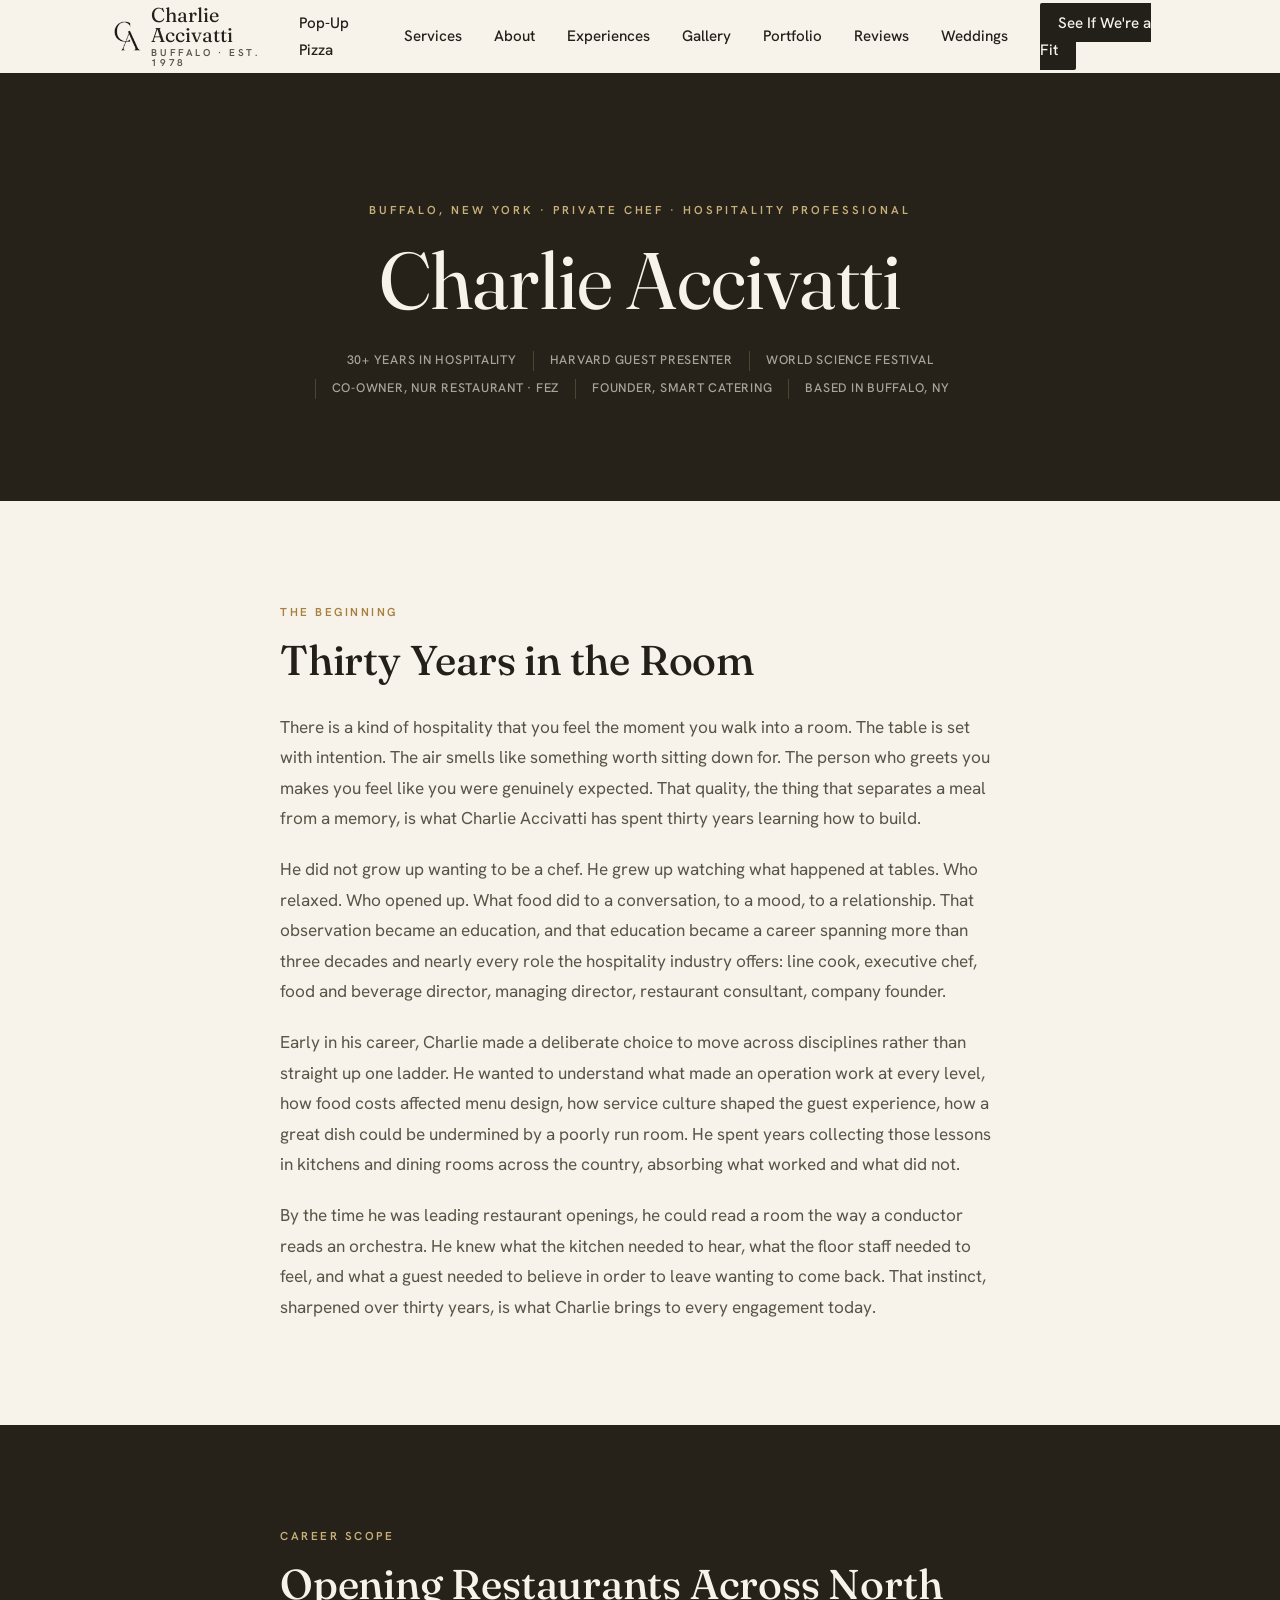
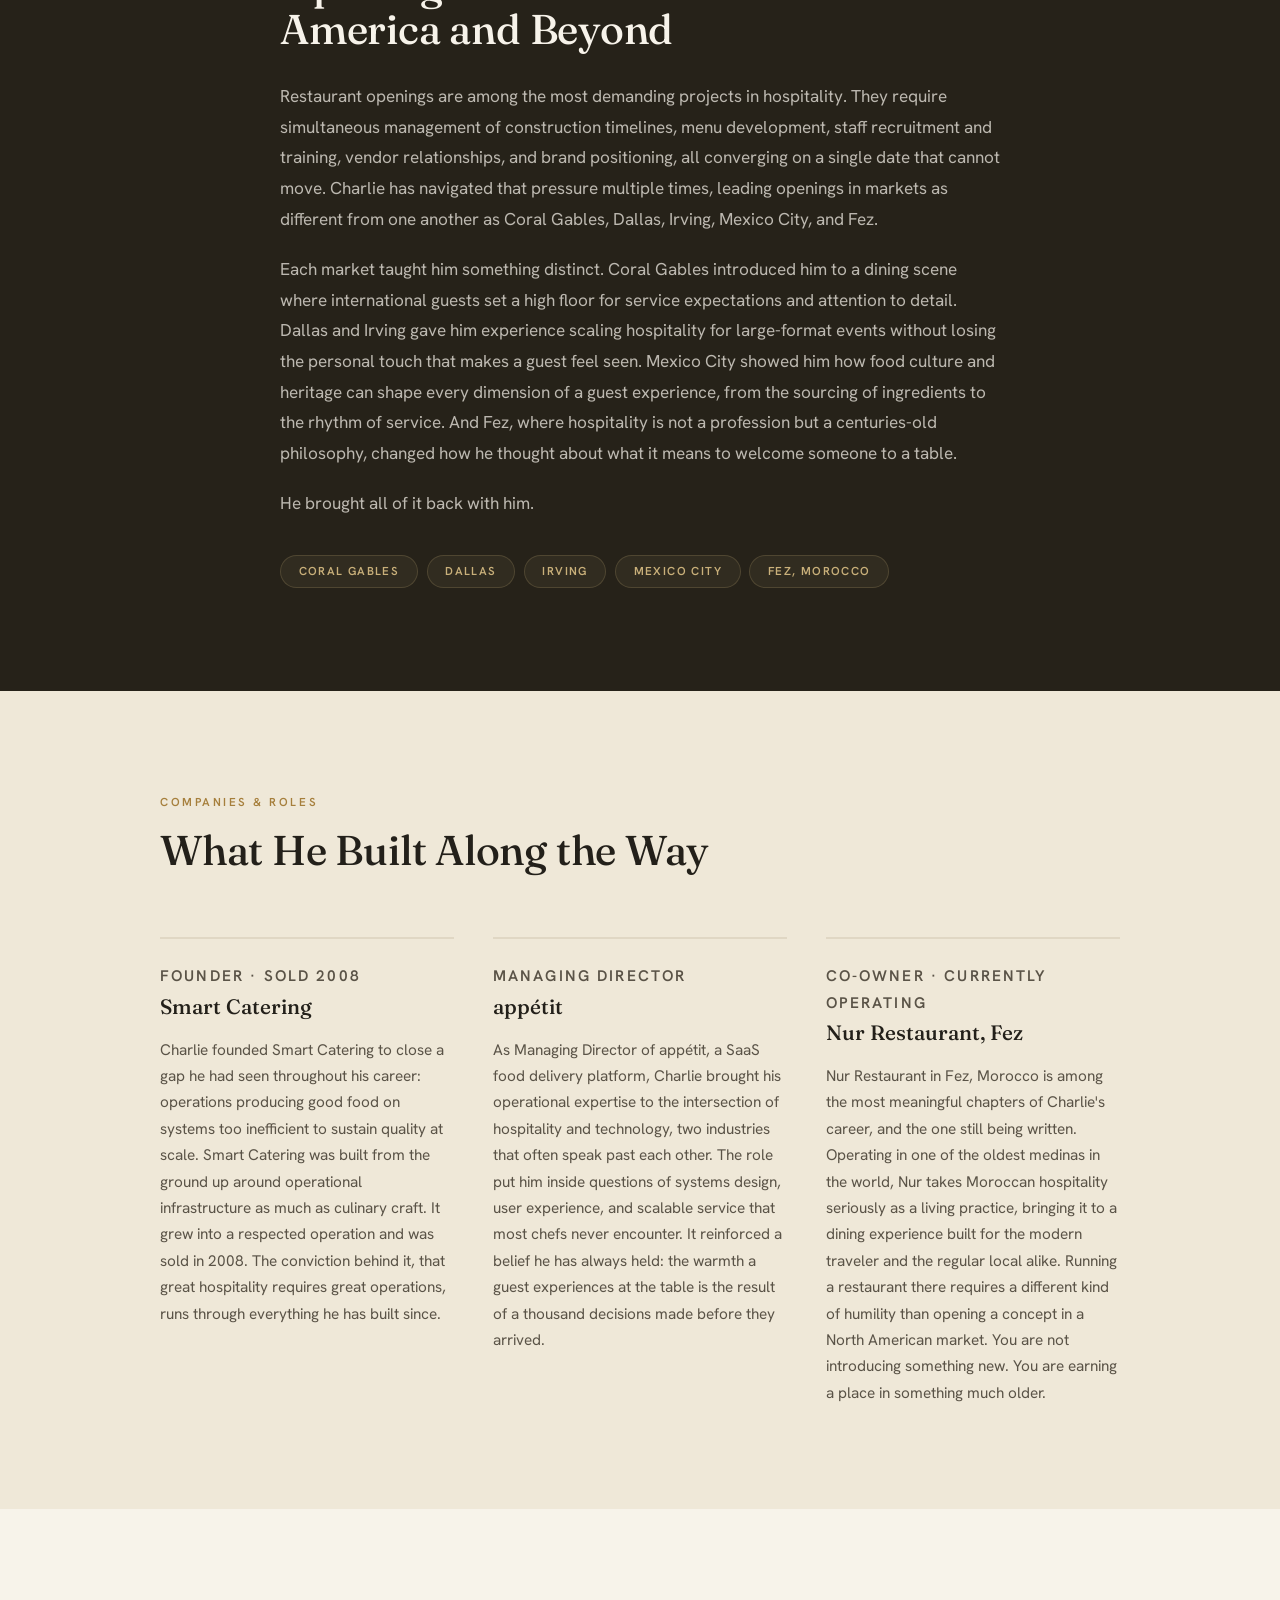
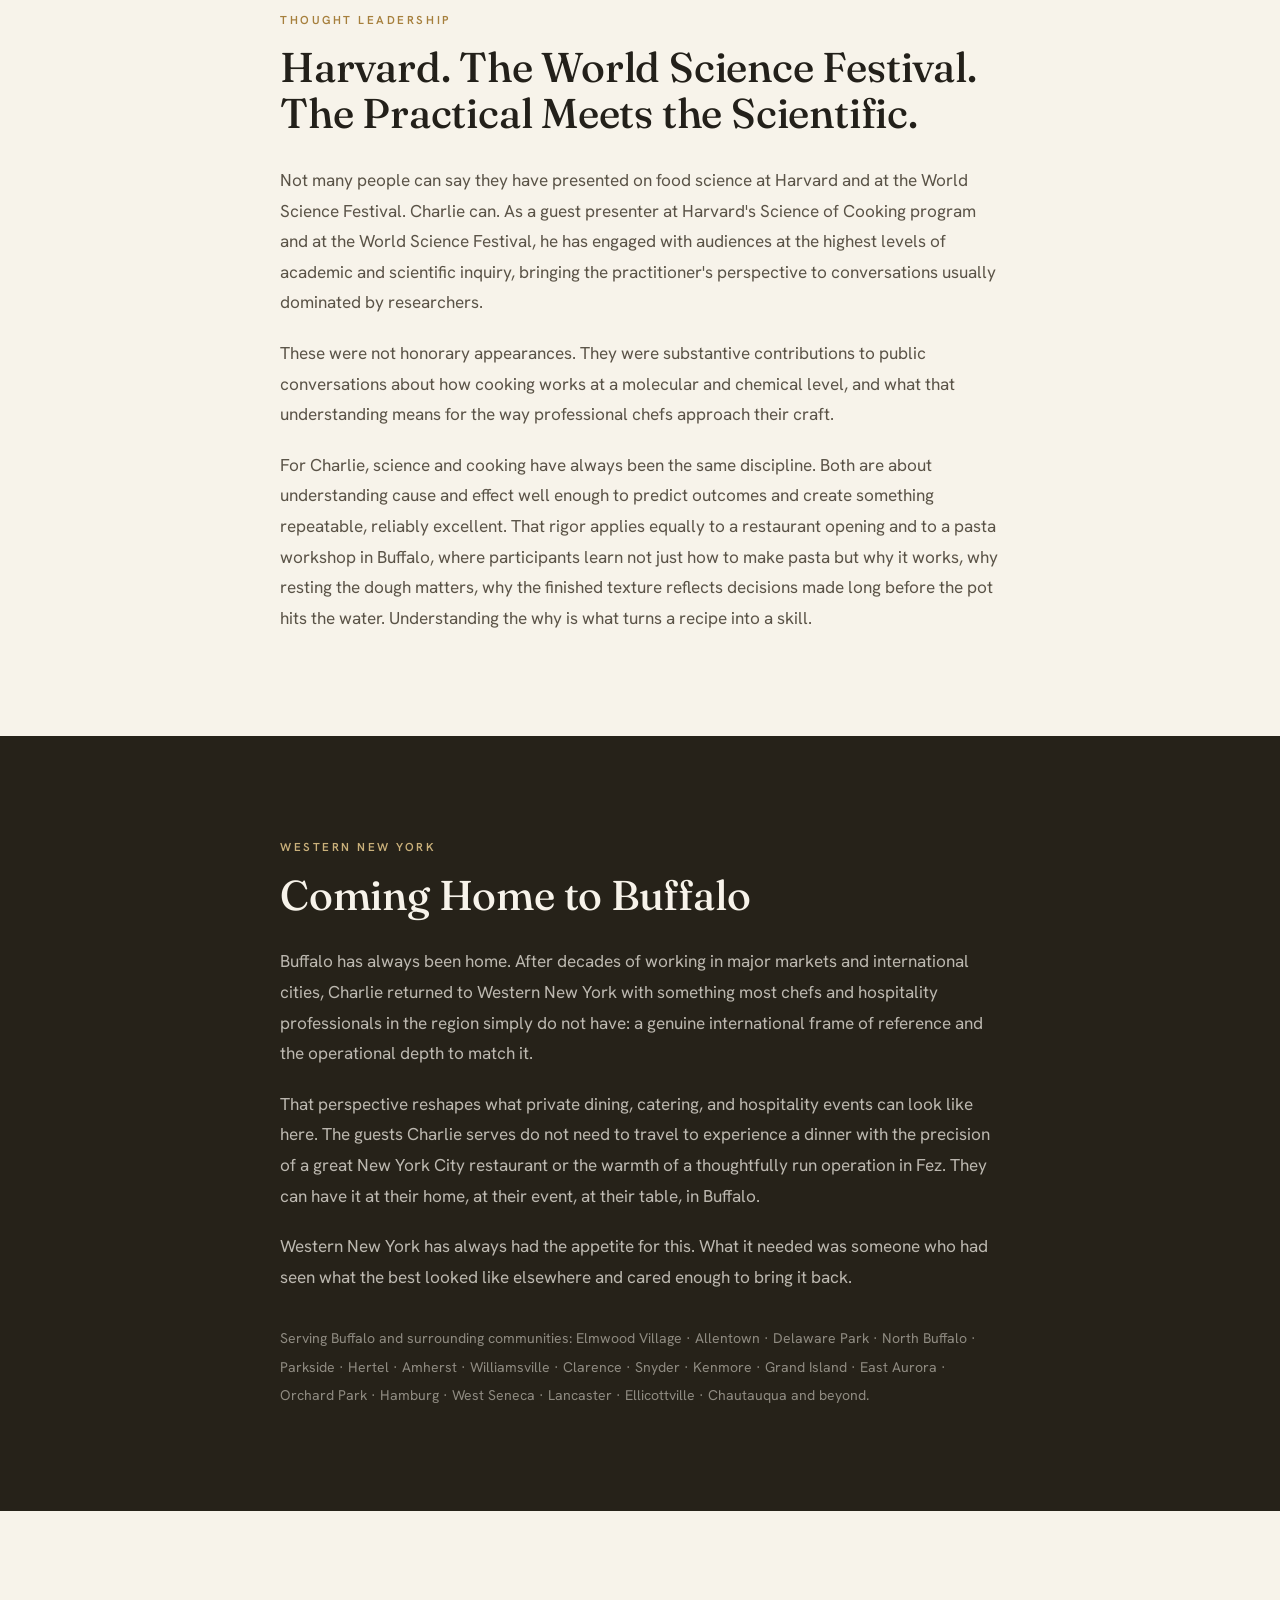
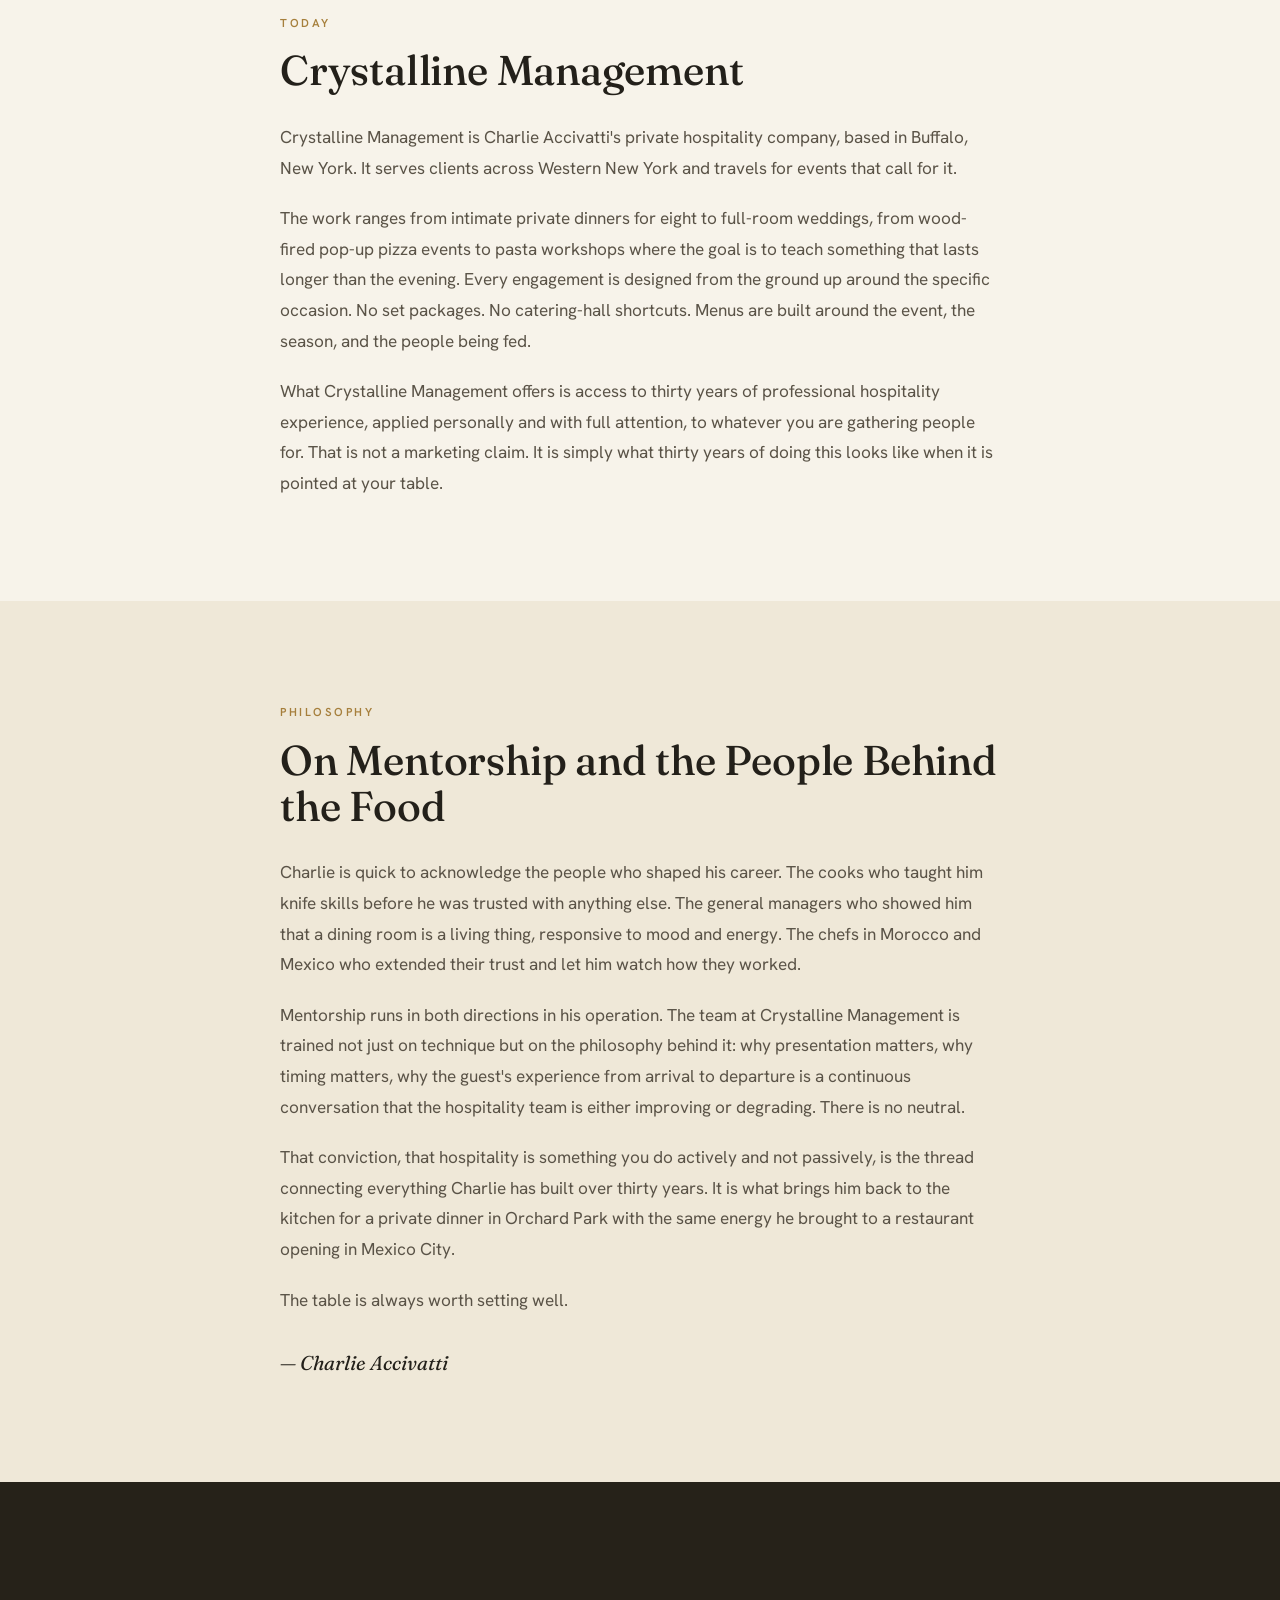
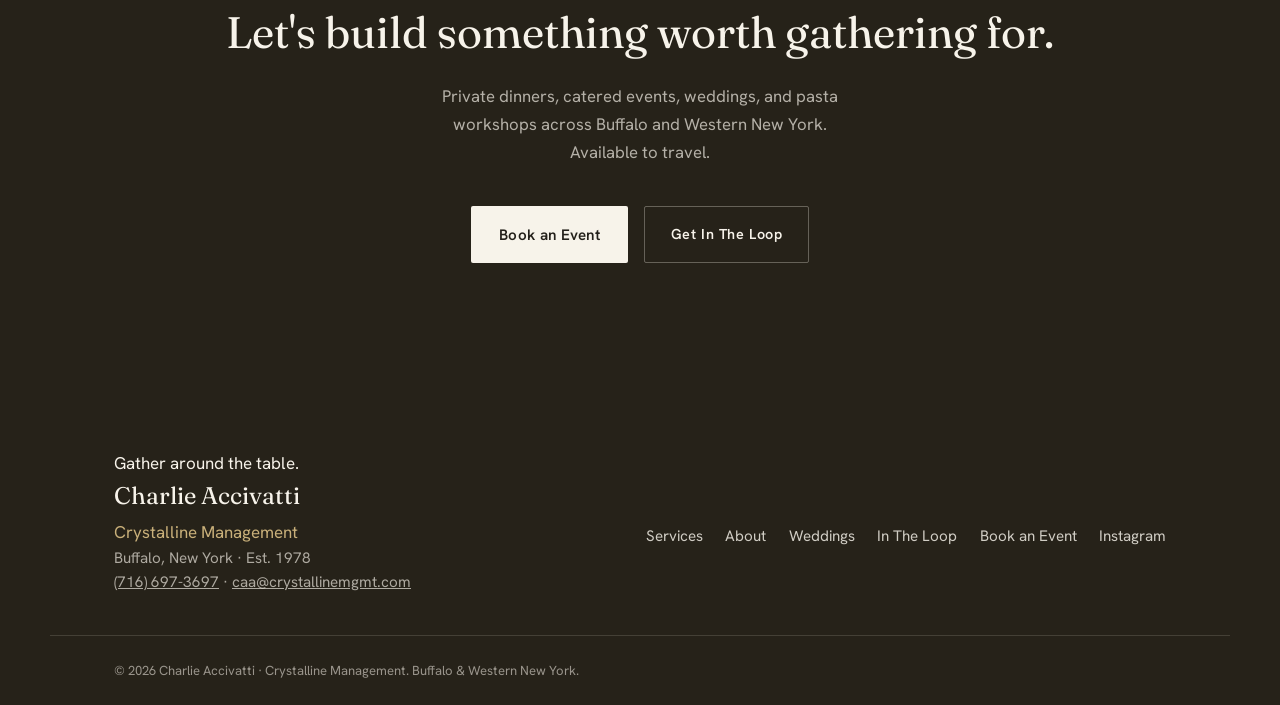
==== about.html @ 814e4fa9 "Nav and footer consistency pass across all pages case-study: fix nav order — Weddings moved to slot " ====
<!DOCTYPE html>
<html lang="en">
<head>
  <meta charset="UTF-8" />
  <meta name="viewport" content="width=device-width, initial-scale=1.0" />

  <!-- ============ SEO ============ -->
  <title>About Charlie Accivatti — Private Chef, Buffalo NY | Crystalline Management</title>
  <meta name="description" content="Charlie Accivatti — Buffalo private chef, 30+ years in hospitality, Harvard guest presenter, co-owner of Nur Restaurant in Fez, founder of Smart Catering. Private dinners, weddings, and catering across Western New York." />
  <meta name="author" content="Charlie Accivatti" />
  <meta name="keywords" content="Charlie Accivatti, private chef Buffalo NY, Buffalo private chef, hospitality professional Buffalo, Western New York chef, catering Buffalo NY, private dining Buffalo, Crystalline Management, private chef Elmwood Village, private chef Amherst NY, catering Williamsville NY, private chef East Aurora NY, private chef Orchard Park NY, private chef Clarence NY, catering Hamburg NY, private chef Snyder NY, private chef Kenmore NY, private chef Grand Island NY, catering Ellicottville NY, Chautauqua private chef, private chef Delaware Park Buffalo, North Buffalo chef, hospitality consulting Buffalo, Smart Catering founder, Nur Restaurant Fez, Harvard Science of Cooking guest presenter, World Science Festival food" />
  <link rel="canonical" href="https://crystallinemgmt.com/about.html" />
  <meta name="theme-color" content="#F7F3EA" />

  <!-- ============ Favicon ============ -->
  <link rel="icon" href="/images/favicon.ico" sizes="any" />
  <link rel="icon" type="image/png" sizes="32x32" href="/images/favicon-32.png" />
  <link rel="icon" type="image/png" sizes="16x16" href="/images/favicon-16.png" />
  <link rel="apple-touch-icon" href="/images/apple-touch-icon.png" />

  <!-- ============ Open Graph ============ -->
  <meta property="og:type" content="profile" />
  <meta property="og:site_name" content="Charlie Accivatti" />
  <meta property="og:title" content="About Charlie Accivatti — Private Chef, Buffalo NY" />
  <meta property="og:description" content="30+ years in hospitality. Guest presenter at Harvard. Co-owner of Nur Restaurant in Fez. Founder of Smart Catering. Based in Buffalo, NY." />
  <meta property="og:url" content="https://crystallinemgmt.com/about.html" />
  <meta property="og:image" content="https://crystallinemgmt.com/images/og-cover.jpg" />
  <meta property="og:locale" content="en_US" />

  <!-- ============ Twitter ============ -->
  <meta name="twitter:card" content="summary_large_image" />
  <meta name="twitter:title" content="About Charlie Accivatti — Private Chef, Buffalo NY" />
  <meta name="twitter:description" content="30+ years in hospitality. Guest presenter at Harvard. Co-owner of Nur Restaurant in Fez. Founder of Smart Catering. Based in Buffalo, NY." />
  <meta name="twitter:image" content="https://crystallinemgmt.com/images/og-cover.jpg" />

  <!-- ============ Fonts ============ -->
  <link rel="preconnect" href="https://fonts.googleapis.com" />
  <link rel="preconnect" href="https://fonts.gstatic.com" crossorigin />
  <link href="https://fonts.googleapis.com/css2?family=Fraunces:ital,opsz,wght@0,9..144,400;0,9..144,500;0,9..144,600;1,9..144,400;1,9..144,500&family=Hanken+Grotesk:wght@400;500;600;700&display=swap" rel="stylesheet" />

  <link rel="stylesheet" href="styles.css" />

  <!-- ============ Structured Data — Person ============ -->
  <script type="application/ld+json">
  {
    "@context": "https://schema.org",
    "@type": "Person",
    "name": "Charlie Accivatti",
    "jobTitle": "Private Chef & Hospitality Professional",
    "description": "Buffalo-based private chef with 30+ years of experience in hospitality, restaurant openings, catering, and culinary education. Co-owner of Nur Restaurant in Fez, Morocco. Founder of Smart Catering. Guest presenter at Harvard and the World Science Festival.",
    "url": "https://crystallinemgmt.com/about.html",
    "image": "https://crystallinemgmt.com/images/chef-family.jpg",
    "sameAs": ["https://www.instagram.com/accivatti"],
    "worksFor": {
      "@type": "Organization",
      "name": "Crystalline Management",
      "url": "https://crystallinemgmt.com"
    },
    "address": {
      "@type": "PostalAddress",
      "addressLocality": "Buffalo",
      "addressRegion": "NY",
      "addressCountry": "US"
    },
    "knowsAbout": [
      "Private dining", "Hospitality management", "Restaurant operations",
      "Handmade pasta", "Wood-fired pizza", "Wedding catering",
      "Food science", "Culinary education", "Event catering", "Hospitality consulting"
    ]
  }
  </script>

  <style>
    /* ===== About page — namespaced .ab-* ===== */

    .ab-hero {
      background: var(--espresso);
      color: var(--paper);
      padding: clamp(5rem,10vw,9rem) clamp(1.25rem,5vw,3rem) clamp(4rem,8vw,7rem);
      text-align: center;
    }
    .ab-eyebrow {
      font-family: var(--sans);
      font-weight: 600; font-size: .72rem; letter-spacing: .26em; text-transform: uppercase;
      color: var(--gold-soft); margin: 0 0 1.25rem;
    }
    .ab-name {
      font-family: var(--display);
      font-weight: 400; font-size: clamp(2.75rem,7vw,5rem); line-height: 1.04;
      letter-spacing: -.01em; margin: 0 0 1.75rem; color: var(--paper);
    }
    .ab-credentials {
      display: flex; flex-wrap: wrap; justify-content: center;
      gap: .5rem 0; max-width: 680px; margin: 0 auto; padding: 0; list-style: none;
    }
    .ab-credentials li {
      font-family: var(--sans); font-size: .78rem; font-weight: 500;
      letter-spacing: .06em; text-transform: uppercase;
      color: color-mix(in srgb, var(--paper) 62%, transparent);
      padding: 0 1rem;
    }
    .ab-credentials li + li {
      border-left: 1px solid rgba(201,176,122,.25);
    }

    .ab-section {
      padding: clamp(4rem,8vw,7rem) clamp(1.25rem,5vw,3rem);
    }
    .ab-section--cream { background: var(--cream); }
    .ab-section--dark { background: var(--espresso); color: var(--paper); }

    .ab-inner     { max-width: 720px; margin: 0 auto; }
    .ab-inner--wide { max-width: 960px; margin: 0 auto; }

    .ab-label {
      font-family: var(--sans); font-weight: 600; font-size: .72rem;
      letter-spacing: .22em; text-transform: uppercase;
      color: var(--gold); margin: 0 0 1rem;
    }
    .ab-section--dark .ab-label { color: var(--gold-soft); }

    .ab-h2 {
      font-family: var(--display); font-weight: 480;
      font-size: clamp(1.75rem,3.8vw,2.6rem); line-height: 1.1;
      letter-spacing: -.005em; margin: 0 0 1.75rem; color: var(--ink);
    }
    .ab-section--dark .ab-h2 { color: var(--paper); }

    .ab-body {
      font-family: var(--sans); font-size: 1.075rem; line-height: 1.78; color: var(--ink-soft);
    }
    .ab-body p + p { margin-top: 1.25rem; }
    .ab-section--dark .ab-body { color: color-mix(in srgb, var(--paper) 72%, transparent); }

    /* Ventures grid */
    .ab-ventures {
      display: grid; grid-template-columns: repeat(3,1fr);
      gap: clamp(1.5rem,3vw,2.5rem); margin-top: clamp(2.5rem,5vw,4rem);
    }
    .ab-venture { border-top: 2px solid var(--line); padding-top: 1.5rem; }
    .ab-venture-role {
      font-family: var(--sans); font-size: .7rem; font-weight: 600;
      letter-spacing: .14em; text-transform: uppercase;
      color: var(--gold); margin: 0 0 .55rem;
    }
    .ab-venture-name {
      font-family: var(--display); font-weight: 500; font-size: 1.3rem;
      margin: 0 0 .85rem; color: var(--ink);
    }
    .ab-venture p {
      font-family: var(--sans); font-size: .96rem; line-height: 1.72;
      color: var(--ink-soft); margin: 0;
    }

    /* City tags */
    .ab-cities {
      display: flex; flex-wrap: wrap; gap: .55rem; margin-top: 2.25rem;
    }
    .ab-city {
      font-family: var(--sans); font-size: .72rem; font-weight: 600;
      letter-spacing: .12em; text-transform: uppercase;
      color: var(--gold-soft);
      background: rgba(201,176,122,.07);
      border: 1px solid rgba(201,176,122,.2);
      border-radius: 999px; padding: .4rem 1.1rem;
    }

    /* Neighborhood line */
    .ab-hoods {
      margin-top: 2rem;
      font-family: var(--sans); font-size: .88rem; line-height: 2;
      color: color-mix(in srgb, var(--paper) 50%, transparent);
    }

    /* Signature */
    .signature {
      font-family: var(--display); font-style: italic; font-size: 1.25rem;
      color: var(--ink) !important; margin-top: 2rem !important;
    }

    /* CTA band */
    .ab-cta {
      background: var(--espresso); color: var(--paper);
      text-align: center;
      padding: clamp(4.5rem,9vw,8rem) clamp(1.25rem,5vw,3rem);
    }
    .ab-cta-title {
      font-family: var(--display); font-weight: 400;
      font-size: clamp(1.8rem,4vw,2.75rem); margin: 0 0 1rem; color: var(--paper);
    }
    .ab-cta p {
      font-family: var(--sans); font-size: 1.05rem;
      color: color-mix(in srgb, var(--paper) 68%, transparent);
      max-width: 44ch; margin: 0 auto 2.5rem; line-height: 1.65;
    }
    .ab-cta-btns { display: flex; flex-wrap: wrap; gap: 1rem; justify-content: center; }
    .ab-btn-outline {
      display: inline-flex; align-items: center; justify-content: center;
      font-family: var(--sans); font-weight: 600; font-size: .9rem;
      letter-spacing: .04em; text-decoration: none;
      padding: .75rem 1.6rem; border-radius: var(--radius);
      border: 1px solid rgba(247,243,234,.3); color: var(--paper);
      transition: background .25s ease, border-color .25s ease;
    }
    .ab-btn-outline:hover {
      background: rgba(247,243,234,.1); border-color: rgba(247,243,234,.5);
    }

    @media (max-width: 800px) {
      .ab-ventures { grid-template-columns: 1fr 1fr; }
    }
    @media (max-width: 560px) {
      .ab-ventures { grid-template-columns: 1fr; }
      .ab-credentials li + li { border-left: none; }
    }
  </style>
</head>

<body>
  <a class="skip-link" href="#main">Skip to content</a>

  <!-- ============ HEADER / NAV ============ -->
  <header class="site-header" id="siteHeader">
    <div class="wrap header-inner">
      <a class="brand" href="/" aria-label="Charlie Accivatti, home">
        <span class="brand-mark" aria-hidden="true">
          <img src="images/ca-monogram.png" alt="" />
        </span>
        <span class="brand-text">Charlie Accivatti<span class="brand-sub">Buffalo · Est. 1978</span></span>
      </a>
      <nav class="nav" aria-label="Primary">
        <button class="nav-toggle" id="navToggle" aria-expanded="false" aria-controls="navMenu">
          <span class="sr-only">Menu</span>
          <span class="nav-bars" aria-hidden="true"></span>
        </button>
        <ul class="nav-menu" id="navMenu">
          <li><a href="/#popup">Pop-Up Pizza</a></li>
          <li><a href="/#services">Services</a></li>
          <li><a href="/about.html" aria-current="page">About</a></li>
          <li><a href="/#experiences">Experiences</a></li>
          <li><a href="/#gallery">Gallery</a></li>
          <li><a href="/#portfolio">Portfolio</a></li>
          <li><a href="/#testimonials">Reviews</a></li>
          <li><a href="/weddings.html">Weddings</a></li>
          <li><a class="nav-cta" href="/#contact">See If We're a Fit</a></li>
        </ul>
      </nav>
    </div>
  </header>

  <main id="main">

    <!-- HERO -->
    <section class="ab-hero" aria-labelledby="ab-name">
      <p class="ab-eyebrow reveal">Buffalo, New York · Private Chef · Hospitality Professional</p>
      <h1 class="ab-name reveal" id="ab-name">Charlie Accivatti</h1>
      <ul class="ab-credentials reveal">
        <li>30+ years in hospitality</li>
        <li>Harvard guest presenter</li>
        <li>World Science Festival</li>
        <li>Co-owner, Nur Restaurant &middot; Fez</li>
        <li>Founder, Smart Catering</li>
        <li>Based in Buffalo, NY</li>
      </ul>
    </section>

    <!-- ORIGIN -->
    <section class="ab-section" aria-labelledby="ab-origin-title">
      <div class="ab-inner">
        <p class="ab-label reveal">The Beginning</p>
        <h2 class="ab-h2 reveal" id="ab-origin-title">Thirty Years in the Room</h2>
        <div class="ab-body reveal">
          <p>There is a kind of hospitality that you feel the moment you walk into a room. The table is set with intention. The air smells like something worth sitting down for. The person who greets you makes you feel like you were genuinely expected. That quality, the thing that separates a meal from a memory, is what Charlie Accivatti has spent thirty years learning how to build.</p>
          <p>He did not grow up wanting to be a chef. He grew up watching what happened at tables. Who relaxed. Who opened up. What food did to a conversation, to a mood, to a relationship. That observation became an education, and that education became a career spanning more than three decades and nearly every role the hospitality industry offers: line cook, executive chef, food and beverage director, managing director, restaurant consultant, company founder.</p>
          <p>Early in his career, Charlie made a deliberate choice to move across disciplines rather than straight up one ladder. He wanted to understand what made an operation work at every level, how food costs affected menu design, how service culture shaped the guest experience, how a great dish could be undermined by a poorly run room. He spent years collecting those lessons in kitchens and dining rooms across the country, absorbing what worked and what did not.</p>
          <p>By the time he was leading restaurant openings, he could read a room the way a conductor reads an orchestra. He knew what the kitchen needed to hear, what the floor staff needed to feel, and what a guest needed to believe in order to leave wanting to come back. That instinct, sharpened over thirty years, is what Charlie brings to every engagement today.</p>
        </div>
      </div>
    </section>

    <!-- CAREER SCOPE -->
    <section class="ab-section ab-section--dark" aria-labelledby="ab-scope-title">
      <div class="ab-inner">
        <p class="ab-label reveal">Career Scope</p>
        <h2 class="ab-h2 reveal" id="ab-scope-title">Opening Restaurants Across North America and Beyond</h2>
        <div class="ab-body reveal">
          <p>Restaurant openings are among the most demanding projects in hospitality. They require simultaneous management of construction timelines, menu development, staff recruitment and training, vendor relationships, and brand positioning, all converging on a single date that cannot move. Charlie has navigated that pressure multiple times, leading openings in markets as different from one another as Coral Gables, Dallas, Irving, Mexico City, and Fez.</p>
          <p>Each market taught him something distinct. Coral Gables introduced him to a dining scene where international guests set a high floor for service expectations and attention to detail. Dallas and Irving gave him experience scaling hospitality for large-format events without losing the personal touch that makes a guest feel seen. Mexico City showed him how food culture and heritage can shape every dimension of a guest experience, from the sourcing of ingredients to the rhythm of service. And Fez, where hospitality is not a profession but a centuries-old philosophy, changed how he thought about what it means to welcome someone to a table.</p>
          <p>He brought all of it back with him.</p>
        </div>
        <div class="ab-cities reveal" aria-label="Cities where Charlie has led restaurant openings">
          <span class="ab-city">Coral Gables</span>
          <span class="ab-city">Dallas</span>
          <span class="ab-city">Irving</span>
          <span class="ab-city">Mexico City</span>
          <span class="ab-city">Fez, Morocco</span>
        </div>
      </div>
    </section>

    <!-- VENTURES -->
    <section class="ab-section ab-section--cream" aria-labelledby="ab-ventures-title">
      <div class="ab-inner--wide">
        <p class="ab-label reveal">Companies &amp; Roles</p>
        <h2 class="ab-h2 reveal" id="ab-ventures-title">What He Built Along the Way</h2>
        <div class="ab-ventures">
          <div class="ab-venture reveal">
            <p class="ab-venture-role">Founder &middot; Sold 2008</p>
            <h3 class="ab-venture-name">Smart Catering</h3>
            <p>Charlie founded Smart Catering to close a gap he had seen throughout his career: operations producing good food on systems too inefficient to sustain quality at scale. Smart Catering was built from the ground up around operational infrastructure as much as culinary craft. It grew into a respected operation and was sold in 2008. The conviction behind it, that great hospitality requires great operations, runs through everything he has built since.</p>
          </div>
          <div class="ab-venture reveal">
            <p class="ab-venture-role">Managing Director</p>
            <h3 class="ab-venture-name">appétit</h3>
            <p>As Managing Director of appétit, a SaaS food delivery platform, Charlie brought his operational expertise to the intersection of hospitality and technology, two industries that often speak past each other. The role put him inside questions of systems design, user experience, and scalable service that most chefs never encounter. It reinforced a belief he has always held: the warmth a guest experiences at the table is the result of a thousand decisions made before they arrived.</p>
          </div>
          <div class="ab-venture reveal">
            <p class="ab-venture-role">Co-Owner &middot; Currently Operating</p>
            <h3 class="ab-venture-name">Nur Restaurant, Fez</h3>
            <p>Nur Restaurant in Fez, Morocco is among the most meaningful chapters of Charlie's career, and the one still being written. Operating in one of the oldest medinas in the world, Nur takes Moroccan hospitality seriously as a living practice, bringing it to a dining experience built for the modern traveler and the regular local alike. Running a restaurant there requires a different kind of humility than opening a concept in a North American market. You are not introducing something new. You are earning a place in something much older.</p>
          </div>
        </div>
      </div>
    </section>

    <!-- THOUGHT LEADERSHIP -->
    <section class="ab-section" aria-labelledby="ab-thought-title">
      <div class="ab-inner">
        <p class="ab-label reveal">Thought Leadership</p>
        <h2 class="ab-h2 reveal" id="ab-thought-title">Harvard. The World Science Festival. The Practical Meets the Scientific.</h2>
        <div class="ab-body reveal">
          <p>Not many people can say they have presented on food science at Harvard and at the World Science Festival. Charlie can. As a guest presenter at Harvard's Science of Cooking program and at the World Science Festival, he has engaged with audiences at the highest levels of academic and scientific inquiry, bringing the practitioner's perspective to conversations usually dominated by researchers.</p>
          <p>These were not honorary appearances. They were substantive contributions to public conversations about how cooking works at a molecular and chemical level, and what that understanding means for the way professional chefs approach their craft.</p>
          <p>For Charlie, science and cooking have always been the same discipline. Both are about understanding cause and effect well enough to predict outcomes and create something repeatable, reliably excellent. That rigor applies equally to a restaurant opening and to a pasta workshop in Buffalo, where participants learn not just how to make pasta but why it works, why resting the dough matters, why the finished texture reflects decisions made long before the pot hits the water. Understanding the why is what turns a recipe into a skill.</p>
        </div>
      </div>
    </section>

    <!-- COMING HOME -->
    <section class="ab-section ab-section--dark" aria-labelledby="ab-home-title">
      <div class="ab-inner">
        <p class="ab-label reveal">Western New York</p>
        <h2 class="ab-h2 reveal" id="ab-home-title">Coming Home to Buffalo</h2>
        <div class="ab-body reveal">
          <p>Buffalo has always been home. After decades of working in major markets and international cities, Charlie returned to Western New York with something most chefs and hospitality professionals in the region simply do not have: a genuine international frame of reference and the operational depth to match it.</p>
          <p>That perspective reshapes what private dining, catering, and hospitality events can look like here. The guests Charlie serves do not need to travel to experience a dinner with the precision of a great New York City restaurant or the warmth of a thoughtfully run operation in Fez. They can have it at their home, at their event, at their table, in Buffalo.</p>
          <p>Western New York has always had the appetite for this. What it needed was someone who had seen what the best looked like elsewhere and cared enough to bring it back.</p>
        </div>
        <p class="ab-hoods reveal">Serving Buffalo and surrounding communities: Elmwood Village &middot; Allentown &middot; Delaware Park &middot; North Buffalo &middot; Parkside &middot; Hertel &middot; Amherst &middot; Williamsville &middot; Clarence &middot; Snyder &middot; Kenmore &middot; Grand Island &middot; East Aurora &middot; Orchard Park &middot; Hamburg &middot; West Seneca &middot; Lancaster &middot; Ellicottville &middot; Chautauqua and beyond.</p>
      </div>
    </section>

    <!-- CRYSTALLINE -->
    <section class="ab-section" aria-labelledby="ab-co-title">
      <div class="ab-inner">
        <p class="ab-label reveal">Today</p>
        <h2 class="ab-h2 reveal" id="ab-co-title">Crystalline Management</h2>
        <div class="ab-body reveal">
          <p>Crystalline Management is Charlie Accivatti's private hospitality company, based in Buffalo, New York. It serves clients across Western New York and travels for events that call for it.</p>
          <p>The work ranges from intimate private dinners for eight to full-room weddings, from wood-fired pop-up pizza events to pasta workshops where the goal is to teach something that lasts longer than the evening. Every engagement is designed from the ground up around the specific occasion. No set packages. No catering-hall shortcuts. Menus are built around the event, the season, and the people being fed.</p>
          <p>What Crystalline Management offers is access to thirty years of professional hospitality experience, applied personally and with full attention, to whatever you are gathering people for. That is not a marketing claim. It is simply what thirty years of doing this looks like when it is pointed at your table.</p>
        </div>
      </div>
    </section>

    <!-- MENTORSHIP -->
    <section class="ab-section ab-section--cream" aria-labelledby="ab-mentorship-title">
      <div class="ab-inner">
        <p class="ab-label reveal">Philosophy</p>
        <h2 class="ab-h2 reveal" id="ab-mentorship-title">On Mentorship and the People Behind the Food</h2>
        <div class="ab-body reveal">
          <p>Charlie is quick to acknowledge the people who shaped his career. The cooks who taught him knife skills before he was trusted with anything else. The general managers who showed him that a dining room is a living thing, responsive to mood and energy. The chefs in Morocco and Mexico who extended their trust and let him watch how they worked.</p>
          <p>Mentorship runs in both directions in his operation. The team at Crystalline Management is trained not just on technique but on the philosophy behind it: why presentation matters, why timing matters, why the guest's experience from arrival to departure is a continuous conversation that the hospitality team is either improving or degrading. There is no neutral.</p>
          <p>That conviction, that hospitality is something you do actively and not passively, is the thread connecting everything Charlie has built over thirty years. It is what brings him back to the kitchen for a private dinner in Orchard Park with the same energy he brought to a restaurant opening in Mexico City.</p>
          <p>The table is always worth setting well.</p>
        </div>
        <p class="signature reveal">— Charlie Accivatti</p>
      </div>
    </section>

    <!-- CTA -->
    <section class="ab-cta" aria-labelledby="ab-cta-title">
      <h2 class="ab-cta-title reveal" id="ab-cta-title">Let's build something worth gathering for.</h2>
      <p class="reveal">Private dinners, catered events, weddings, and pasta workshops across Buffalo and Western New York. Available to travel.</p>
      <div class="ab-cta-btns reveal">
        <a class="btn btn-light" href="/#contact">Book an Event</a>
        <a class="ab-btn-outline" href="/#waitlist">Get In The Loop</a>
      </div>
    </section>

  </main>

  <!-- ============ FOOTER ============ -->
  <footer class="site-footer">
    <div class="wrap">
      <p class="footer-tagline">Gather around the table.</p>
    </div>
    <div class="wrap footer-inner">
      <div class="footer-brand">
        <p class="footer-name">Charlie Accivatti</p>
        <p class="footer-co">Crystalline Management</p>
        <p class="footer-loc">Buffalo, New York · Est. 1978</p>
        <p class="footer-loc">
          <a href="tel:+17166973697">(716) 697-3697</a> ·
          <a href="mailto:caa@crystallinemgmt.com" class="email" data-email="caa@crystallinemgmt.com" title="Click to copy">caa@crystallinemgmt.com</a>
        </p>
      </div>
      <div class="footer-links">
        <a href="/#services">Services</a>
        <a href="/about.html">About</a>
        <a href="/weddings.html">Weddings</a>
        <a href="/#waitlist">In The Loop</a>
        <a href="/#contact">Book an Event</a>
        <a href="https://www.instagram.com/accivatti" rel="noopener" target="_blank">Instagram</a>
      </div>
    </div>
    <div class="wrap footer-legal">
      <p>&copy; <span id="year"></span> Charlie Accivatti &middot; Crystalline Management. Buffalo &amp; Western New York.</p>
    </div>
  </footer>

  <script src="script.js"></script>
</body>
</html>
---- styles.css ----
/* ============================================================
   Crystalline Management — styles.css
   Palette : soft ivory / warm cream / deep charcoal / muted gold
   Type    : Fraunces (display)  +  Hanken Grotesk (text/utility)
   ============================================================ */

:root {
  --paper:      #F7F3EA;   /* soft ivory base            */
  --cream:      #EFE8D8;   /* warm cream alt sections    */
  --ink:        #23201A;   /* deep warm charcoal text    */
  --ink-soft:   #5A5347;   /* muted body text            */
  --gold:       #A67F3C;   /* muted gold accent          */
  --gold-soft:  #C9B07A;   /* light gold lines/tints     */
  --espresso:   #262219;   /* dark feature band          */
  --line:       #E0D7C4;   /* hairline on light          */

  --display: "Fraunces", Georgia, "Times New Roman", serif;
  --sans: "Hanken Grotesk", system-ui, -apple-system, Segoe UI, Roboto, sans-serif;

  --wrap: 1180px;
  --gutter: clamp(1.25rem, 5vw, 4rem);
  --radius: 2px;
}

/* ---------- Reset ---------- */
*, *::before, *::after { box-sizing: border-box; }
* { margin: 0; }
html { scroll-behavior: smooth; -webkit-text-size-adjust: 100%; }

body {
  font-family: var(--sans);
  background: var(--paper);
  color: var(--ink);
  line-height: 1.6;
  font-size: 1.0625rem;
  -webkit-font-smoothing: antialiased;
  text-rendering: optimizeLegibility;
}

img { display: block; max-width: 100%; height: auto; }
a { color: inherit; }
ul { list-style: none; padding: 0; }

/* Offset anchor jumps for the sticky header */
section[id], #top { scroll-margin-top: 88px; }

/* ---------- Helpers ---------- */
.wrap { width: 100%; max-width: var(--wrap); margin-inline: auto; padding-inline: var(--gutter); }
.sr-only, .skip-link {
  position: absolute; width: 1px; height: 1px; padding: 0; overflow: hidden;
  clip: rect(0 0 0 0); white-space: nowrap; border: 0;
}
.skip-link:focus {
  position: fixed; top: 12px; left: 12px; width: auto; height: auto; clip: auto;
  background: var(--ink); color: var(--paper); padding: .6rem 1rem; z-index: 200; border-radius: var(--radius);
}

.eyebrow {
  font-family: var(--sans);
  text-transform: uppercase;
  letter-spacing: .22em;
  font-size: .72rem;
  font-weight: 600;
  color: var(--gold);
  margin-bottom: 1rem;
}
.eyebrow-light { color: var(--gold-soft); }

.section-title {
  font-family: var(--display);
  font-weight: 400;
  font-optical-sizing: auto;
  font-size: clamp(2rem, 5vw, 3.25rem);
  line-height: 1.05;
  letter-spacing: -0.01em;
}
.section-title-light { color: var(--paper); }

.section-head { max-width: 40ch; margin-bottom: clamp(2.5rem, 5vw, 3.5rem); }

/* ---------- Buttons ---------- */
.btn {
  display: inline-block;
  font-family: var(--sans);
  font-weight: 600;
  font-size: .95rem;
  letter-spacing: .02em;
  text-decoration: none;
  padding: .95rem 1.7rem;
  border-radius: var(--radius);
  border: 1px solid transparent;
  cursor: pointer;
  transition: transform .25s ease, background-color .25s ease, color .25s ease, border-color .25s ease;
}
.btn-solid { background: var(--ink); color: var(--paper); }
.btn-solid:hover { background: var(--gold); transform: translateY(-2px); }
.btn-ghost { background: transparent; color: var(--ink); border-color: var(--ink); }
.btn-ghost:hover { background: var(--ink); color: var(--paper); transform: translateY(-2px); }
.btn-light { background: var(--paper); color: var(--ink); }
.btn-light:hover { background: var(--gold); color: var(--paper); transform: translateY(-2px); }

/* ============================================================
   HEADER
   ============================================================ */
.site-header {
  position: sticky; top: 0; z-index: 100;
  background: color-mix(in srgb, var(--paper) 88%, transparent);
  backdrop-filter: blur(8px);
  border-bottom: 1px solid transparent;
  transition: border-color .3s ease, background-color .3s ease;
}
.site-header.scrolled { border-bottom-color: var(--line); }
.header-inner { display: flex; align-items: center; justify-content: space-between; min-height: 72px; }

.brand { display: flex; align-items: center; gap: .65rem; text-decoration: none; color: var(--ink); }
.brand-mark { color: var(--gold); display: grid; place-items: center; }
.brand-mark img { height: 30px; width: auto; display: block; }
.brand-text { font-family: var(--display); font-size: 1.25rem; line-height: 1; display: flex; flex-direction: column; }
.brand-sub {
  font-family: var(--sans); font-size: .62rem; letter-spacing: .26em;
  text-transform: uppercase; color: var(--ink-soft); margin-top: 3px; font-weight: 600;
}

.nav-menu { display: flex; align-items: center; gap: 2rem; }
.nav-menu a { text-decoration: none; font-size: .95rem; font-weight: 500; color: var(--ink); position: relative; }
.nav-menu a:not(.nav-cta)::after {
  content: ""; position: absolute; left: 0; bottom: -5px; width: 0; height: 1px;
  background: var(--gold); transition: width .25s ease;
}
.nav-menu a:not(.nav-cta):hover::after { width: 100%; }
.nav-menu a.nav-cta { background: var(--ink); color: var(--paper); padding: .6rem 1.1rem; border-radius: var(--radius); }
.nav-menu a.nav-cta:hover { background: var(--gold); color: var(--paper); }

.nav-toggle {
  display: none; background: none; border: 0; cursor: pointer; width: 40px; height: 40px;
  position: relative; color: var(--ink);
}
.nav-bars, .nav-bars::before, .nav-bars::after {
  content: ""; position: absolute; left: 9px; width: 22px; height: 1.5px; background: currentColor;
  transition: transform .3s ease, opacity .3s ease;
}
.nav-bars { top: 50%; transform: translateY(-50%); }
.nav-bars::before { top: -7px; }
.nav-bars::after { top: 7px; }
.nav-toggle[aria-expanded="true"] .nav-bars { background: transparent; }
.nav-toggle[aria-expanded="true"] .nav-bars::before { transform: translateY(7px) rotate(45deg); }
.nav-toggle[aria-expanded="true"] .nav-bars::after { transform: translateY(-7px) rotate(-45deg); }

/* ============================================================
   HERO
   ============================================================ */
.hero { position: relative; padding-top: clamp(3rem, 8vw, 6rem); }
.hero-inner { text-align: left; max-width: 60rem; }
.hero-title {
  font-family: var(--display); font-weight: 400; font-optical-sizing: auto;
  font-size: clamp(2.6rem, 8vw, 5.5rem); line-height: 1.02; letter-spacing: -0.02em;
  margin-bottom: 1.5rem;
}
.hero-sub { font-size: clamp(1.05rem, 2.4vw, 1.35rem); color: var(--ink-soft); max-width: 36ch; margin-bottom: 2.25rem; }
.hero-actions { display: flex; flex-wrap: wrap; gap: 1rem; }

.hero-trust {
  display: flex; flex-wrap: wrap; align-items: center; gap: .5rem 1rem;
  margin-top: 2rem; font-size: .85rem; font-weight: 600; letter-spacing: .03em;
  color: var(--ink-soft);
}
.hero-trust span[aria-hidden="true"] { color: var(--gold-soft); }

.hero-figure {
  position: relative;
  margin-top: clamp(3rem, 7vw, 5rem);
  aspect-ratio: 16 / 7;
  border-radius: var(--radius);
  overflow: hidden;
}
.hero-figure img { width: 100%; height: 100%; object-fit: cover; }

/* ---------- Signature: fluted ravioli-edge divider ---------- */
.flute {
  height: 14px; width: 100%;
  background-image: radial-gradient(circle at 10px -4px, transparent 8px, var(--gold-soft) 8px, var(--gold-soft) 9px, transparent 9px);
  background-size: 20px 14px; background-repeat: repeat-x; opacity: .55;
  margin-top: clamp(3rem, 6vw, 4.5rem);
}
.flute-top, .flute-bottom { margin: 0; opacity: .9; }
.flute-top {
  background-image: radial-gradient(circle at 10px 18px, var(--espresso) 9px, transparent 9px),
                    radial-gradient(circle at 10px -4px, transparent 8px, var(--gold) 8px, var(--gold) 9px, transparent 9px);
}

/* ============================================================
   LEDE
   ============================================================ */
.lede { padding-block: clamp(4rem, 9vw, 7rem); }
.lede-text {
  font-family: var(--display); font-weight: 400; font-style: italic;
  font-size: clamp(1.4rem, 3.4vw, 2.15rem); line-height: 1.35; max-width: 26ch + 30ch;
  max-width: 48rem; color: var(--ink);
}

/* ============================================================
   SECTION BANDS
   ============================================================ */
.section-cream { background: var(--cream); }
.services, .about, .waitlist, .gallery, .contact { padding-block: clamp(4.5rem, 10vw, 8rem); }

/* ---------- Services ---------- */
.service-grid { display: grid; grid-template-columns: repeat(2, 1fr); gap: clamp(2rem, 5vw, 4rem); }
.service { border-top: 1px solid var(--line); padding-top: 1.6rem; }
.service h3 { font-family: var(--display); font-weight: 500; font-size: 1.6rem; margin-bottom: .7rem; }
.service p { color: var(--ink-soft); max-width: 44ch; }
.service-list { margin-top: .8rem; display: flex; flex-wrap: wrap; gap: .5rem .9rem; }
.service-list li {
  font-size: .85rem; font-weight: 600; letter-spacing: .02em; color: var(--ink);
  border: 1px solid var(--gold-soft); padding: .3rem .8rem; border-radius: 999px;
}
.service-link { margin-top: .9rem !important; }
.service-link a { color: var(--gold); font-weight: 600; font-size: .92rem; text-decoration: none; }
.service-link a:hover { text-decoration: underline; }
.workshops-lane {
  border-top: 1px solid var(--line); margin-top: clamp(2rem, 4vw, 3rem);
  padding-top: 1.6rem; display: flex; align-items: baseline; gap: 2rem; flex-wrap: wrap;
}
.workshops-lane h3 { font-family: var(--display); font-weight: 500; font-size: 1.4rem; white-space: nowrap; }
.workshops-lane p { color: var(--ink-soft); max-width: 52ch; }

/* ---------- About ---------- */
.about-inner { display: grid; grid-template-columns: 0.9fr 1.1fr; gap: clamp(2.5rem, 6vw, 5rem); align-items: start; }
.about-figure { aspect-ratio: 4 / 5; border-radius: var(--radius); overflow: hidden; position: sticky; top: 96px; isolation: isolate; }
.about-figure img { width: 100%; height: 100%; object-fit: cover; }
.about-copy p { color: var(--ink-soft); margin-top: 1.2rem; max-width: 56ch; }
.about-copy .section-title { margin-bottom: .5rem; }
.signature { font-family: var(--display); font-style: italic; font-size: 1.25rem; color: var(--ink) !important; margin-top: 1.8rem !important; }

/* ---------- Featured Experiences (dark) ---------- */
.section-dark { background: var(--espresso); color: var(--paper); position: relative; }
.experiences { padding-block: clamp(5rem, 10vw, 8.5rem); }
.exp-grid { display: grid; grid-template-columns: repeat(4, 1fr); gap: 1.5rem; }
.exp-card { background: color-mix(in srgb, var(--paper) 5%, transparent); border-radius: var(--radius); overflow: hidden; transition: transform .35s ease; }
.exp-card:hover { transform: translateY(-6px); }
.exp-media { position: relative; aspect-ratio: 3 / 4; overflow: hidden; }
.exp-media img { width: 100%; height: 100%; object-fit: cover; transition: transform .6s ease; }
.exp-card:hover .exp-media img { transform: scale(1.05); }
.exp-body { padding: 1.4rem 1.3rem 1.6rem; }
.exp-body h3 { font-family: var(--display); font-weight: 500; font-size: 1.35rem; margin-bottom: .4rem; }
.exp-body p { color: color-mix(in srgb, var(--paper) 72%, transparent); font-size: .95rem; }

/* ---------- Pop-Up Pizza ---------- */
.popup { position: relative; padding-block: clamp(5rem, 10vw, 8.5rem); }
.popup-inner { display: grid; grid-template-columns: 1.05fr 0.95fr; gap: clamp(2.5rem, 6vw, 5rem); align-items: center; }
.popup-copy .section-title { margin-bottom: 1.4rem; }
.popup-copy p { color: color-mix(in srgb, var(--paper) 78%, transparent); margin-top: 1.1rem; max-width: 52ch; }
.popup-trust { font-size: .95rem; color: color-mix(in srgb, var(--paper) 66%, transparent) !important; border-left: 2px solid var(--gold); padding-left: 1rem; }
.popup-copy .btn { margin-top: 1.8rem; }
.popup-figure { aspect-ratio: 4 / 5; border-radius: var(--radius); overflow: hidden; position: relative; }
.popup-figure img { width: 100%; height: 100%; object-fit: cover; }
.popup-proof { margin-top: clamp(2.5rem, 6vw, 4rem); max-width: 900px; margin-left: auto; margin-right: auto; text-align: center; }
.popup-proof img { width: 100%; aspect-ratio: 3 / 2; object-fit: cover; border-radius: 50%; }
.popup-proof figcaption { margin-top: 1rem; font-size: .82rem; letter-spacing: .04em; text-transform: uppercase; text-align: center; color: color-mix(in srgb, var(--paper) 58%, transparent); }

/* ============================================================
   FORMS  (Waitlist + Contact)
   ============================================================ */
.waitlist-inner, .contact-inner {
  display: grid; grid-template-columns: 1fr 1fr; gap: clamp(2.5rem, 6vw, 5rem); align-items: start;
}
.waitlist-copy p, .contact-copy p { color: var(--ink-soft); margin-top: 1.1rem; max-width: 42ch; }
.contact-details { margin-top: 1.6rem; font-style: normal; line-height: 1.7; }
.contact-details a { color: var(--gold); }

/* Email copy-to-clipboard feedback */
.email { position: relative; cursor: pointer; }
.email.copied::after {
  content: "Copied to clipboard";
  position: absolute; left: 0; top: 100%; margin-top: .35rem;
  font-size: .7rem; font-weight: 600; letter-spacing: .06em; text-transform: uppercase;
  color: var(--gold); white-space: nowrap; pointer-events: none;
}

.card { background: var(--paper); border: 1px solid var(--line); border-radius: var(--radius); padding: clamp(1.6rem, 3vw, 2.4rem); }
.form { display: grid; grid-template-columns: 1fr 1fr; gap: 1.1rem 1.2rem; }
.field { display: flex; flex-direction: column; }
.field-full { grid-column: 1 / -1; }
.form label { font-size: .8rem; font-weight: 600; letter-spacing: .04em; text-transform: uppercase; color: var(--ink); margin-bottom: .45rem; }
.form input, .form select, .form textarea {
  font-family: var(--sans); font-size: 1rem; color: var(--ink);
  background: var(--paper); border: 1px solid var(--line); border-radius: var(--radius);
  padding: .8rem .9rem; transition: border-color .2s ease, box-shadow .2s ease;
}
.form input:focus, .form select:focus, .form textarea:focus {
  outline: none; border-color: var(--gold); box-shadow: 0 0 0 3px color-mix(in srgb, var(--gold) 22%, transparent);
}
.form textarea { resize: vertical; }
.form-submit { justify-self: start; margin-top: .4rem; }
.form-status { font-size: .92rem; color: var(--ink-soft); min-height: 1.2em; }
.form-status.is-error { color: #9b3b2e; }
.form-status.is-ok { color: var(--gold); }

/* Button-style CTA cards (link out to Google Form) */
.form-cta { display: flex; flex-direction: column; align-items: flex-start; gap: 1.3rem; }
.form-cta-text { color: var(--ink-soft); font-size: 1.05rem; }
.form-cta-note { font-size: .9rem; color: var(--ink-soft); }
.form-cta-note a { color: var(--gold); }
.form-cta .tally-embed { width: 100%; align-self: stretch; border: 0; display: block; min-height: 200px; background: transparent; }

/* ============================================================
   TESTIMONIALS
   ============================================================ */
.tm {
  background: var(--ink);
  color: var(--paper);
  padding: clamp(4.5rem, 9vw, 8rem) clamp(1.25rem, 5vw, 3rem);
}
.tm-head { max-width: 60ch; margin: 0 auto clamp(2.75rem, 6vw, 4.25rem); text-align: center; }
.tm-eyebrow {
  font-family: var(--sans);
  font-weight: 600; font-size: .72rem; letter-spacing: .24em; text-transform: uppercase;
  color: var(--gold-soft); margin: 0 0 1rem;
}
.tm-title {
  font-family: var(--display);
  font-weight: 480; font-size: clamp(1.9rem, 4.4vw, 2.95rem); line-height: 1.08;
  letter-spacing: -.005em; margin: 0; color: var(--paper);
}
.tm-source {
  font-family: var(--sans);
  font-weight: 400; font-size: .95rem; line-height: 1.6; color: color-mix(in srgb, var(--paper) 72%, transparent);
  margin: 1.4rem auto 0; max-width: 50ch;
}
.tm-grid {
  max-width: 1120px; margin: 0 auto;
  display: grid; grid-template-columns: repeat(3, 1fr); gap: clamp(1rem, 2.2vw, 1.5rem);
  align-items: start;
}
.tm-card {
  background: rgba(247, 243, 234, .04);
  border: 1px solid rgba(201, 162, 75, .22);
  border-radius: 16px;
  padding: clamp(1.5rem, 2.4vw, 2rem);
}
.tm-card--accent {
  display: flex; flex-direction: column; justify-content: center;
  background: rgba(201, 162, 75, .10);
  border-color: rgba(201, 162, 75, .4);
}
.tm-stars { color: var(--gold-soft); font-size: .85rem; letter-spacing: .18em; margin: 0 0 1rem; }
.tm-quote {
  font-family: var(--display); font-weight: 400; font-style: italic;
  font-size: 1.075rem; line-height: 1.5; color: var(--paper); margin: 0 0 1.25rem;
}
.tm-card--accent .tm-quote {
  font-size: clamp(1.5rem, 2.6vw, 1.9rem); font-style: normal; font-weight: 450;
  line-height: 1.2; margin-bottom: 1rem; color: var(--paper);
}
.tm-name {
  font-family: var(--sans);
  font-weight: 600; font-size: .78rem; letter-spacing: .1em; text-transform: uppercase;
  color: var(--gold-soft); margin: 0;
}

/* ============================================================
   GALLERY
   ============================================================ */
.gallery-grid {
  display: grid; grid-template-columns: repeat(3, 1fr); gap: 8px;
  padding-inline: var(--gutter); max-width: 1400px; margin-inline: auto; margin-top: 2.5rem;
}
.g-item { position: relative; aspect-ratio: 1 / 1; overflow: hidden; border-radius: var(--radius); }
.g-item img { width: 100%; height: 100%; object-fit: cover; transition: transform .6s ease; }
.g-item:hover img { transform: scale(1.06); }
.g-item figcaption {
  position: absolute; bottom: 0; left: 0; right: 0;
  background: linear-gradient(transparent, rgba(35, 32, 26, .68));
  color: var(--paper); padding: 2rem .75rem .55rem;
  font-family: var(--sans); font-size: .64rem; font-weight: 600;
  letter-spacing: .14em; text-transform: uppercase; pointer-events: none;
}

/* ============================================================
   PORTFOLIO
   ============================================================ */
.pf {
  background: var(--paper);
  padding: clamp(4.5rem, 9vw, 8rem) clamp(1.25rem, 5vw, 3rem);
  color: var(--ink);
}
.pf-head { max-width: 62ch; margin: 0 auto clamp(3rem, 6vw, 4.75rem); text-align: center; }
.pf-eyebrow {
  font-family: var(--sans);
  font-weight: 600; font-size: .72rem; letter-spacing: .24em; text-transform: uppercase;
  color: var(--gold); margin: 0 0 1rem;
}
.pf-title {
  font-family: var(--display);
  font-weight: 480; font-size: clamp(2rem, 4.6vw, 3.15rem); line-height: 1.07;
  letter-spacing: -.005em; margin: 0; color: var(--ink);
}
.pf-title::after {
  content: ""; display: block; width: 54px; height: 2px; margin: 1.5rem auto 0;
  background: var(--gold); opacity: .7;
}
.pf-proof {
  font-family: var(--sans); font-weight: 600; font-size: .88rem; letter-spacing: .03em;
  color: var(--gold); margin: .9rem auto 0; max-width: 54ch; text-align: center;
}
.pf-lede {
  font-family: var(--sans);
  font-weight: 400; font-size: 1.075rem; line-height: 1.75; color: var(--ink-soft);
  margin: 1.75rem auto 0; max-width: 58ch;
}
.pf-travel {
  font-family: var(--sans);
  font-weight: 600; font-size: .74rem; letter-spacing: .18em; text-transform: uppercase;
  color: var(--gold); margin: 1.4rem 0 0;
}
.pf-band { margin: clamp(2rem, 4.5vw, 3.5rem) auto 0; }
.pf-band--wide { max-width: 1180px; }
.pf-band--inset { max-width: 880px; }
.pf-band img {
  width: 100%; height: auto; display: block; border-radius: 16px;
  box-shadow: 0 22px 60px -28px rgba(42, 32, 20, .55);
}
.pf-cap {
  font-family: var(--sans);
  font-weight: 600; font-size: .72rem; letter-spacing: .16em; text-transform: uppercase;
  color: var(--gold); text-align: center; margin: 1rem 0 0;
}
.pf-detail {
  display: grid; grid-template-columns: minmax(0, 1.05fr) minmax(0, 1fr);
  gap: clamp(1.75rem, 4vw, 3.5rem); align-items: center;
  max-width: 1080px; margin: clamp(3rem, 6vw, 5rem) auto 0;
}
.pf-detail-fig { margin: 0; }
.pf-detail-fig img {
  width: 100%; height: auto; display: block; border-radius: 18px;
  box-shadow: 0 26px 64px -30px rgba(42, 32, 20, .6);
}
.pf-detail-cap {
  font-family: var(--display); font-weight: 460; font-style: italic;
  font-size: clamp(1.35rem, 2.4vw, 1.75rem); line-height: 1.25; color: var(--ink);
  margin: .7rem 0 0;
}
.pf-detail-note {
  font-family: var(--sans); font-weight: 400;
  font-size: 1rem; line-height: 1.7; color: var(--ink-soft); margin: 1.1rem 0 0; max-width: 34ch;
}

/* ============================================================
   FOOTER
   ============================================================ */
.site-footer { background: var(--espresso); color: var(--paper); padding-block: clamp(3rem, 6vw, 4.5rem) 1.5rem; }
.footer-motto {
  font-family: var(--display); font-style: italic; font-weight: 400;
  font-size: clamp(1.5rem, 3.5vw, 2.25rem); color: var(--gold-soft);
  padding-bottom: clamp(2rem, 4vw, 2.75rem);
}
.footer-inner { display: flex; flex-wrap: wrap; justify-content: space-between; gap: 2rem; padding-bottom: 2.5rem; border-bottom: 1px solid color-mix(in srgb, var(--paper) 14%, transparent); }
.footer-name { font-family: var(--display); font-size: 1.5rem; }
.footer-co { color: var(--gold-soft); margin-top: .2rem; }
.footer-loc { color: color-mix(in srgb, var(--paper) 65%, transparent); font-size: .95rem; }
.footer-links { display: flex; flex-wrap: wrap; gap: 1.4rem; align-items: center; }
.footer-links a { text-decoration: none; font-size: .95rem; color: color-mix(in srgb, var(--paper) 82%, transparent); }
.footer-links a:hover { color: var(--gold-soft); }
.footer-legal { padding-top: 1.5rem; }
.footer-legal p { font-size: .82rem; color: color-mix(in srgb, var(--paper) 55%, transparent); }

/* ============================================================
   IMAGE PLACEHOLDERS (graceful before real photos arrive)
   ============================================================ */
.img-ph {
  position: absolute; inset: 0;
  background:
    repeating-linear-gradient(45deg, transparent 0 14px, color-mix(in srgb, var(--gold-soft) 18%, transparent) 14px 15px),
    var(--cream);
  display: grid; place-items: center;
}
.section-dark .img-ph, .exp-media.img-ph { background:
    repeating-linear-gradient(45deg, transparent 0 14px, color-mix(in srgb, var(--gold) 22%, transparent) 14px 15px),
    #322c22; }
.img-ph::after {
  content: attr(data-label); font-family: var(--sans); font-size: .78rem; letter-spacing: .04em;
  color: var(--ink-soft); padding: .5rem 1rem; text-align: center;
}
.section-dark .img-ph::after { color: var(--gold-soft); }

/* ============================================================
   MOTION / REVEAL
   ============================================================ */
.reveal { opacity: 0; transform: translateY(18px); transition: opacity .7s ease, transform .7s ease; }
.reveal.in { opacity: 1; transform: none; }

:focus-visible { outline: 2px solid var(--gold); outline-offset: 3px; border-radius: var(--radius); }

@media (prefers-reduced-motion: reduce) {
  html { scroll-behavior: auto; }
  .reveal { opacity: 1; transform: none; transition: none; }
  * { animation-duration: .001ms !important; transition-duration: .001ms !important; }
}

/* ============================================================
   RESPONSIVE
   ============================================================ */
@media (max-width: 980px) {
  .exp-grid { grid-template-columns: repeat(2, 1fr); }
  .tm-grid { grid-template-columns: repeat(2, 1fr); }
  .about-inner { grid-template-columns: 1fr; }
  .about-figure { position: static; aspect-ratio: 16 / 10; max-height: 460px; }
}

@media (max-width: 760px) {
  .nav-toggle { display: block; }
  .nav-menu {
    position: fixed; inset: 72px 0 auto 0; flex-direction: column; gap: 0; align-items: stretch;
    background: var(--paper); border-bottom: 1px solid var(--line);
    padding: .5rem var(--gutter) 1.5rem; transform: translateY(-120%); transition: transform .35s ease;
    box-shadow: 0 20px 40px -28px rgba(0,0,0,.4);
  }
  .nav-menu.open { transform: translateY(0); }
  .nav-menu li { border-top: 1px solid var(--line); }
  .nav-menu li:first-child { border-top: 0; }
  .nav-menu a { display: block; padding: 1rem 0; font-size: 1.05rem; }
  .nav-cta { text-align: center; margin-top: .8rem; padding: .9rem 1.1rem; }
  .nav-menu a:not(.nav-cta)::after { display: none; }

  .service-grid { grid-template-columns: 1fr; gap: 1.5rem; }
  .popup-inner { grid-template-columns: 1fr; }
  .popup-figure { aspect-ratio: 16 / 11; }
  .exp-grid { grid-template-columns: 1fr; }
  .tm-grid { grid-template-columns: 1fr; }
  .pf-detail { grid-template-columns: 1fr; }
  .pf-detail-text { order: 2; }
  .gallery-grid { grid-template-columns: repeat(2, 1fr); }
  .waitlist-inner, .contact-inner { grid-template-columns: 1fr; }
  .form { grid-template-columns: 1fr; }
  .hero-figure { aspect-ratio: 4 / 3; }
}

@media (max-width: 420px) {
  .gallery-grid { grid-template-columns: 1fr; }
  .btn { width: 100%; text-align: center; }
}
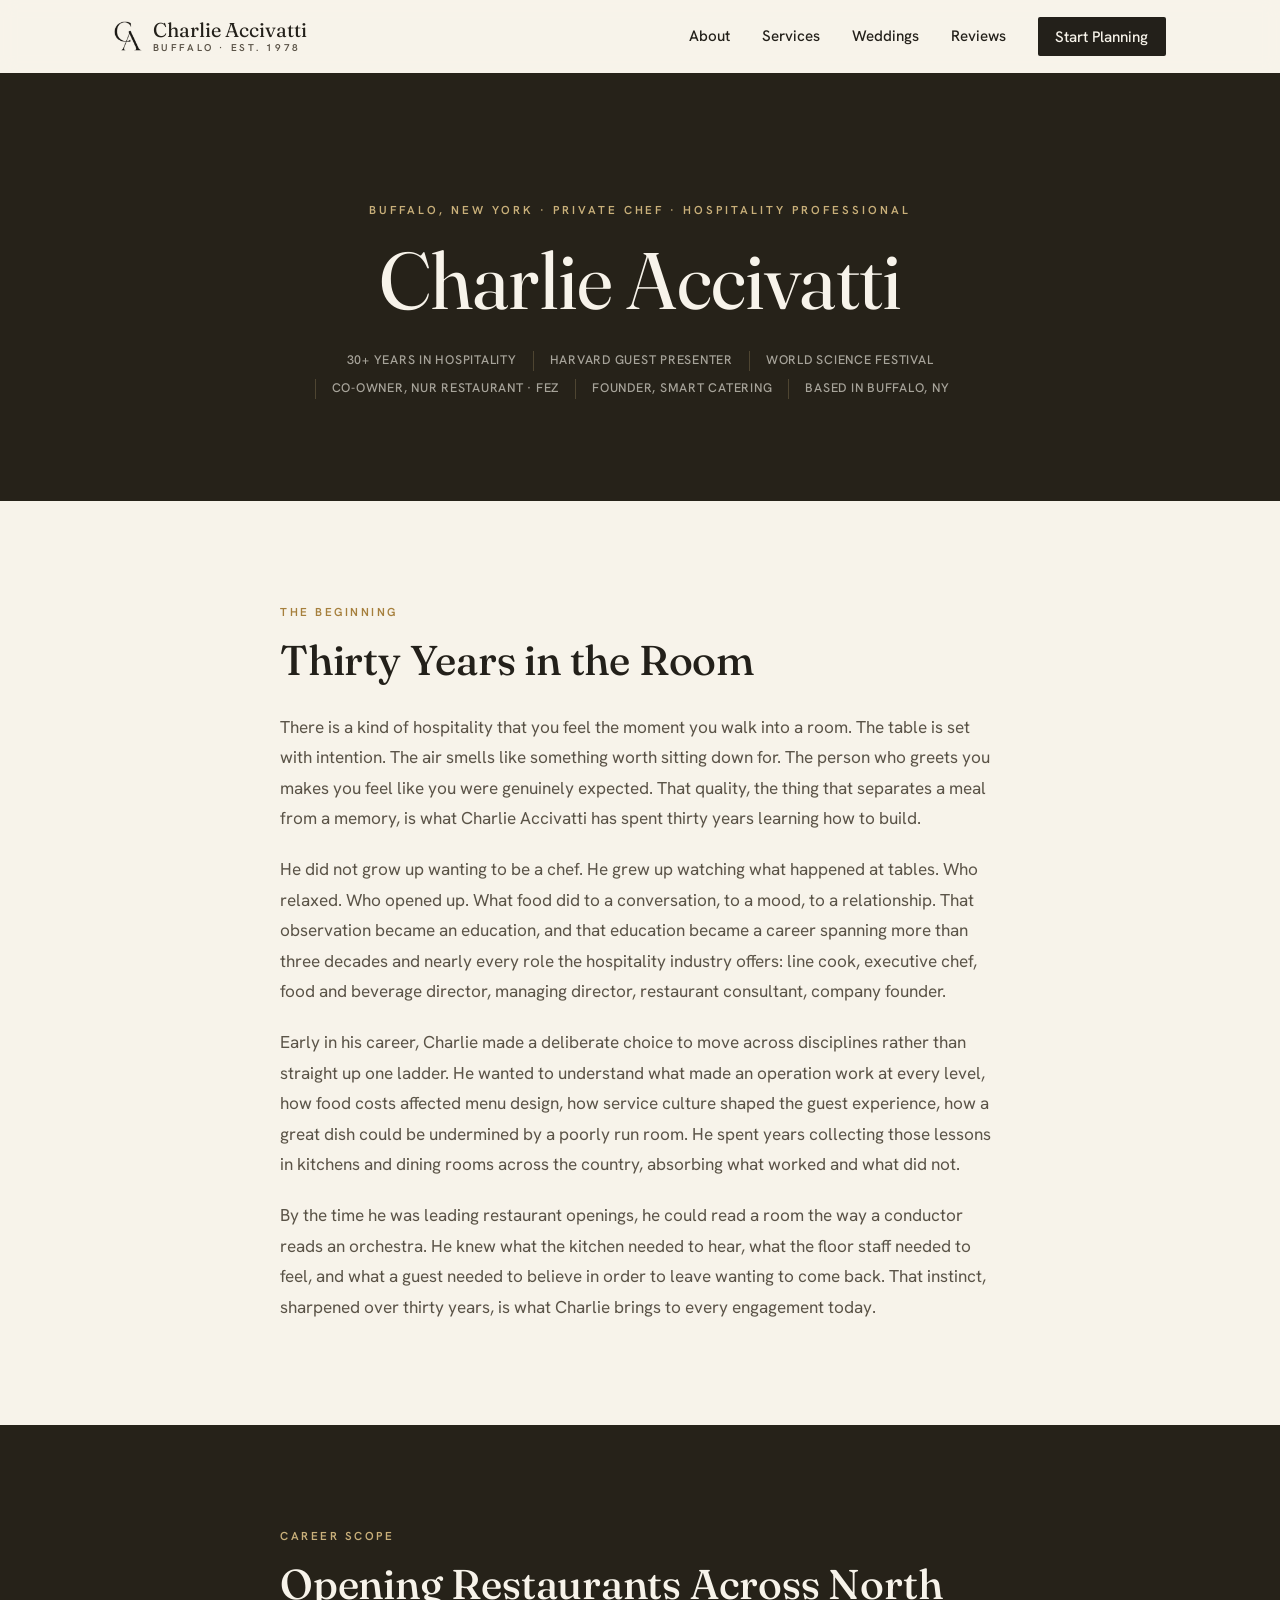
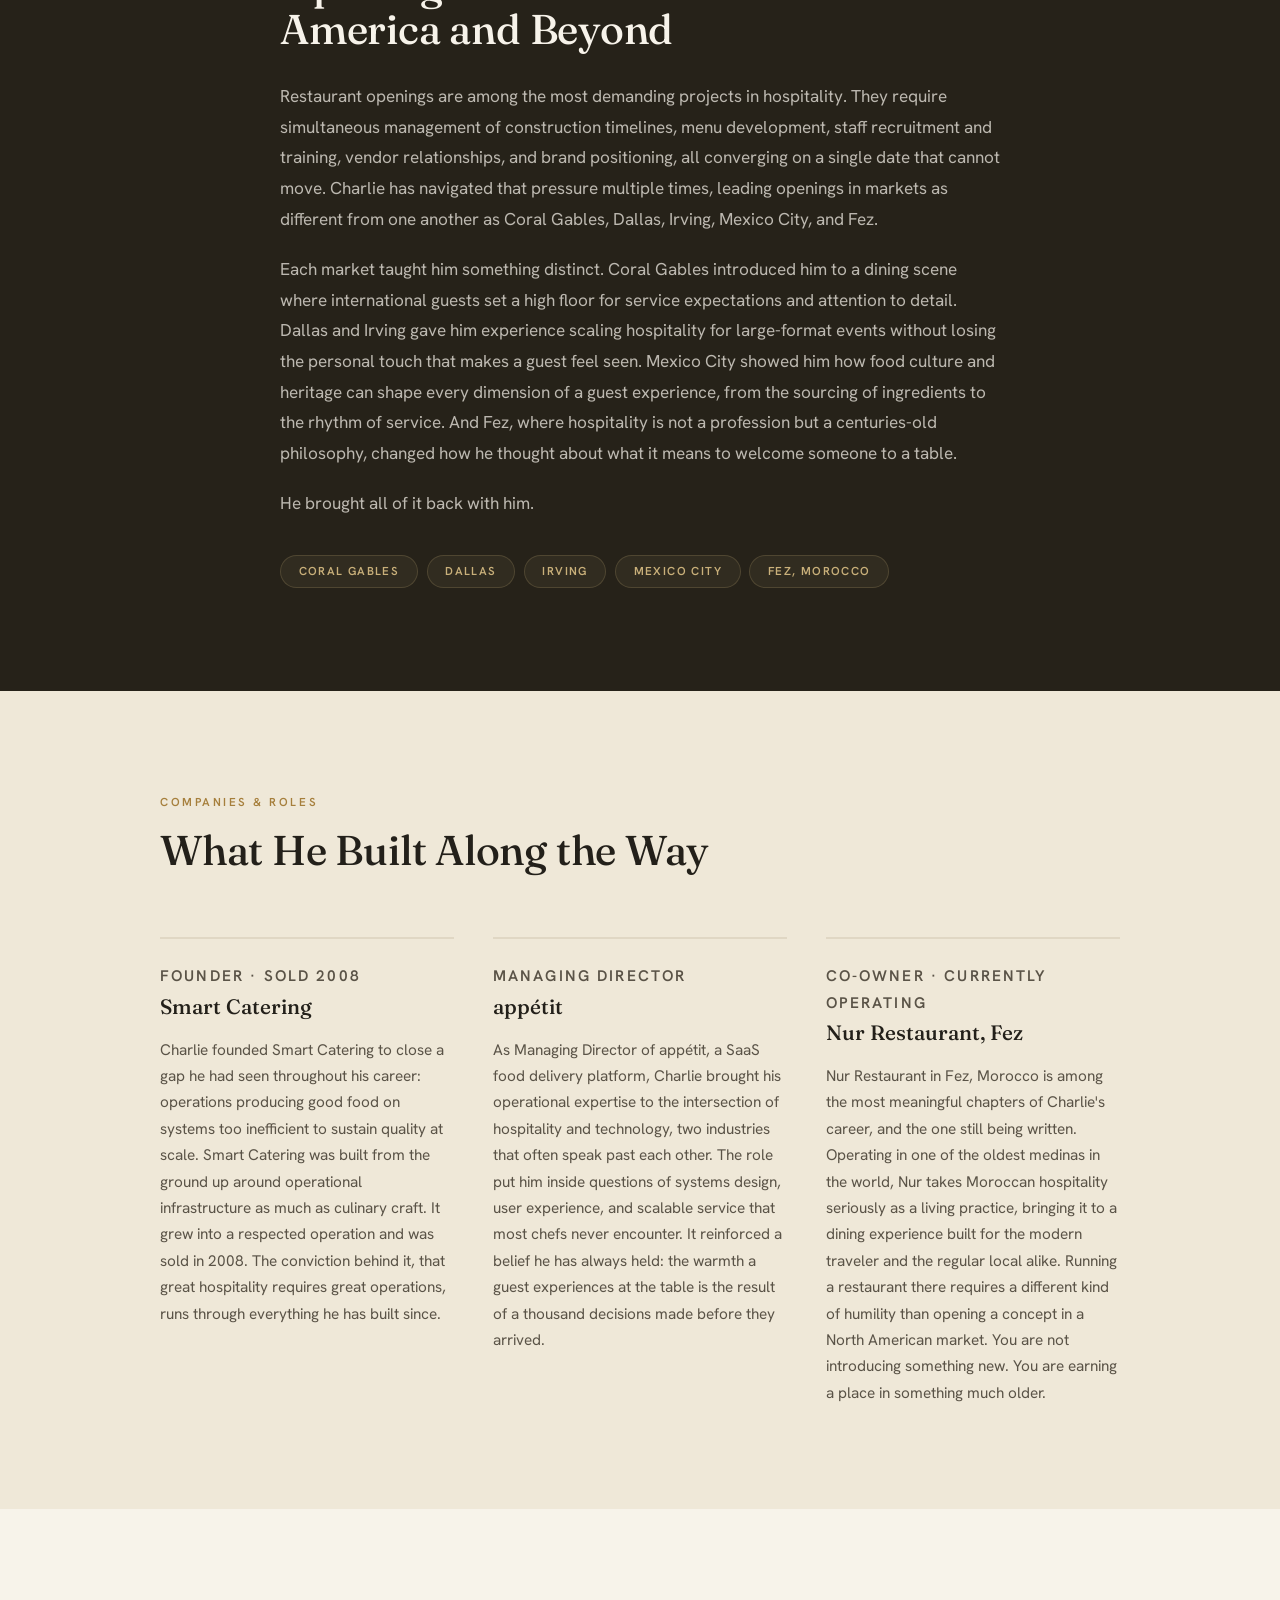
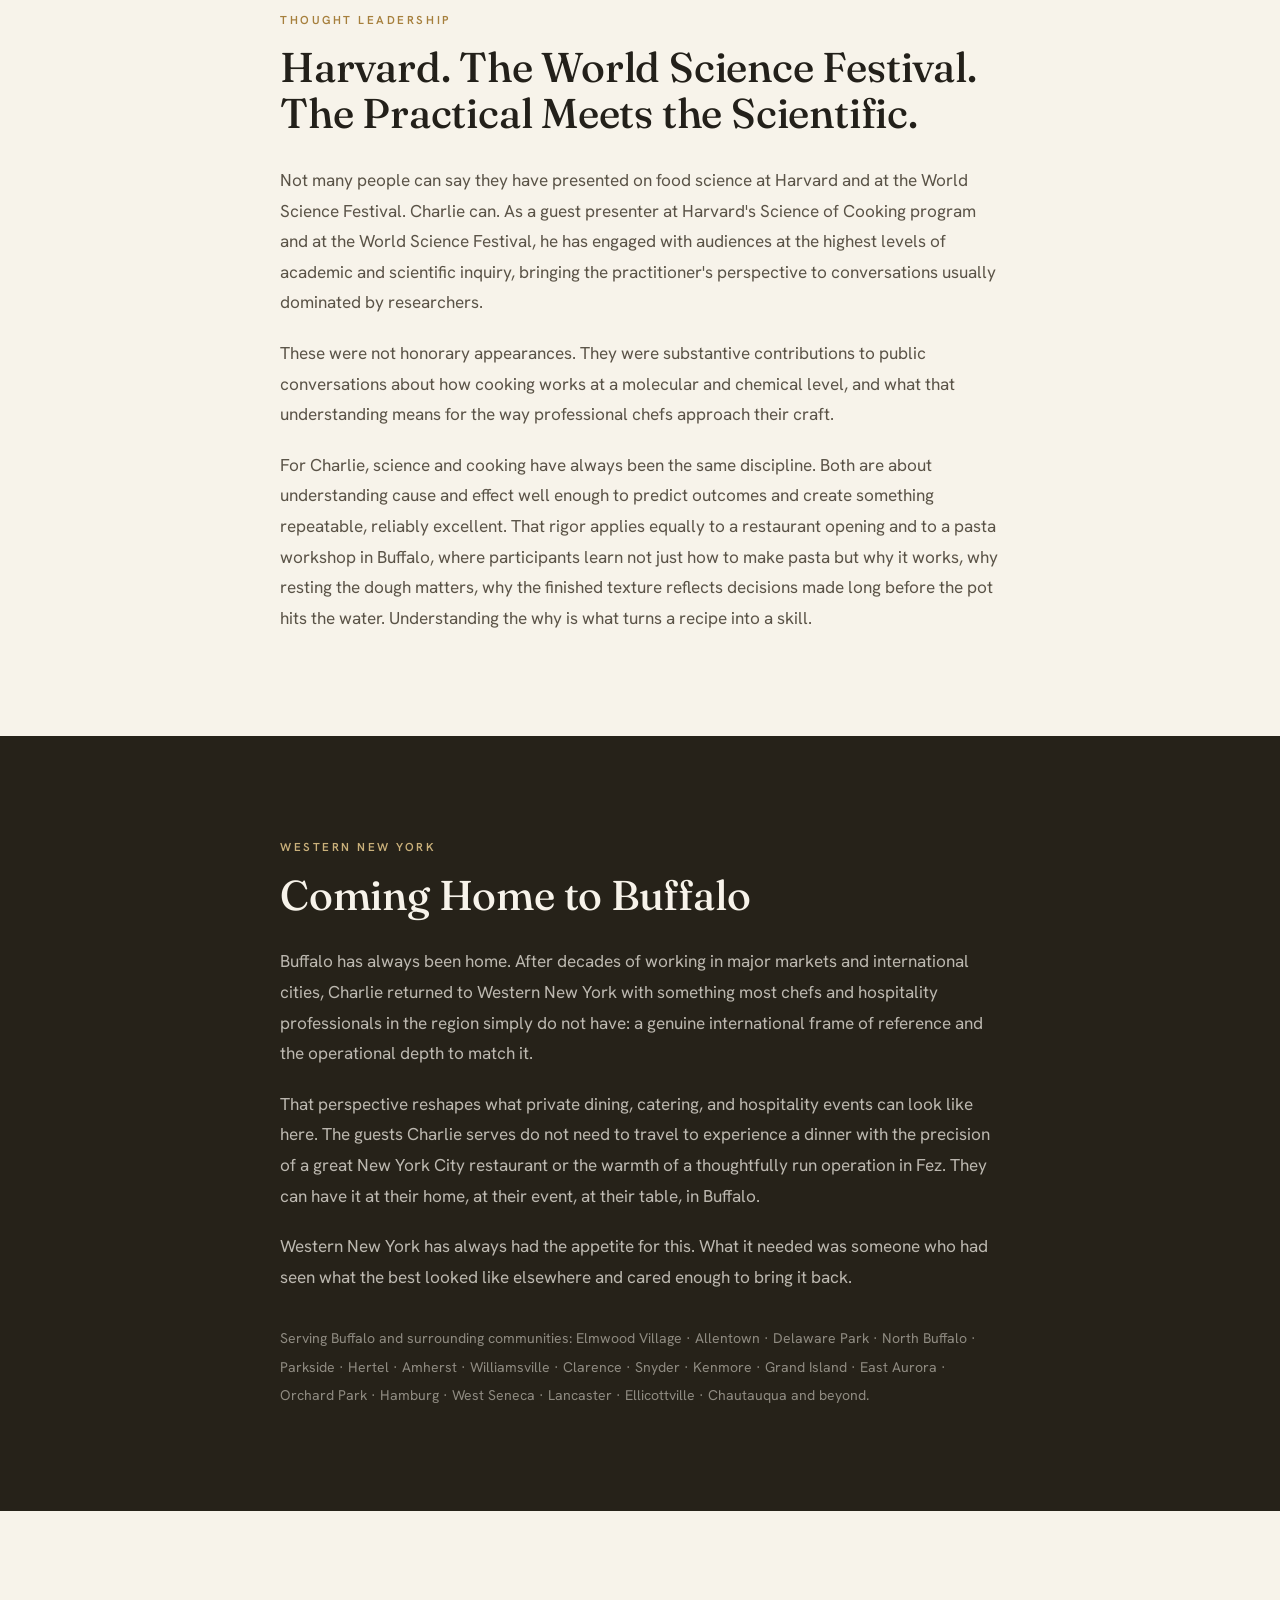
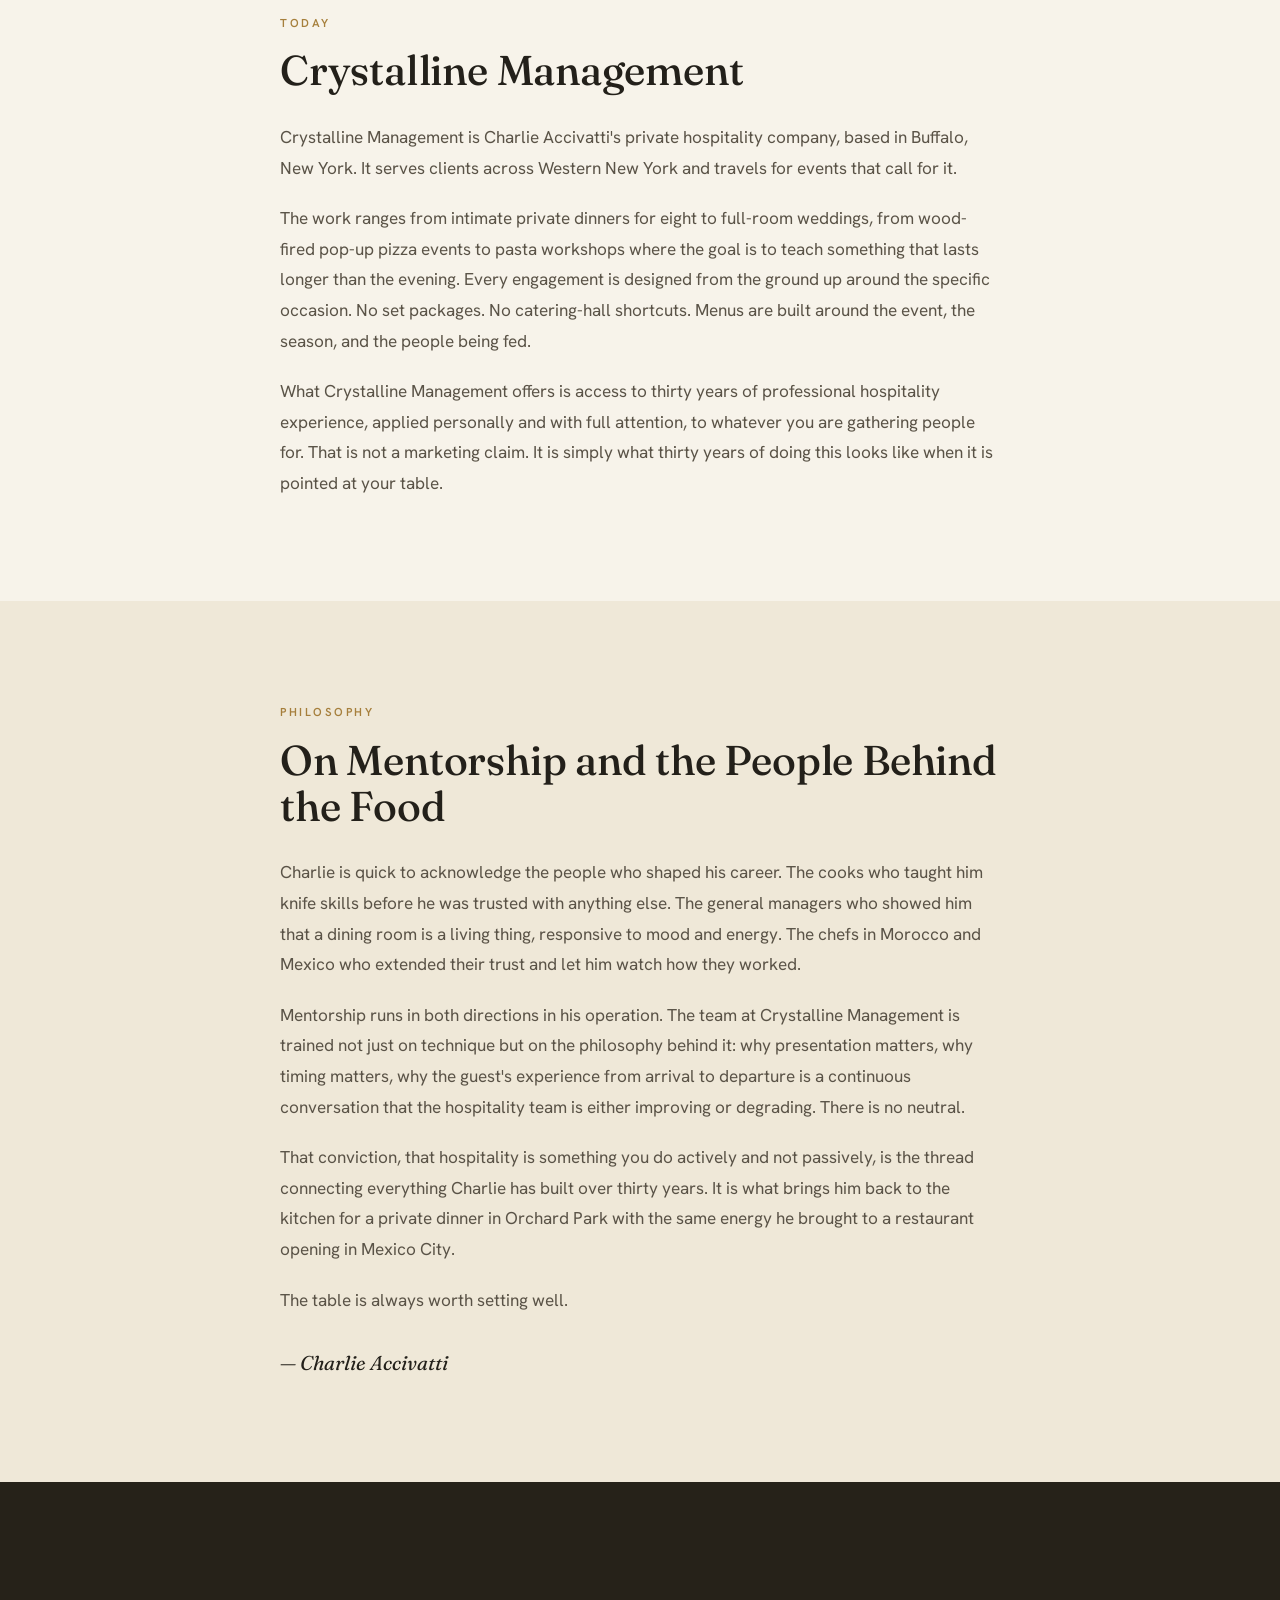
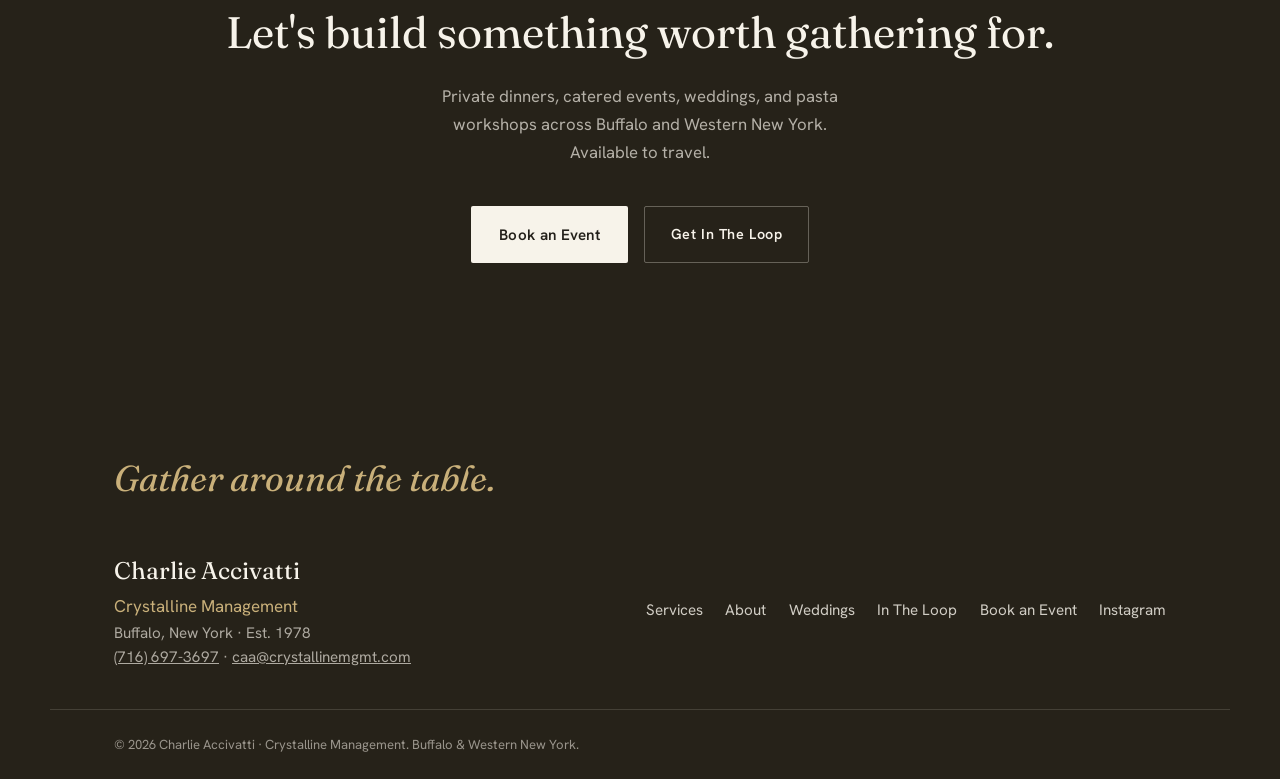
==== commit b027038a: "Major site restructure: authority-first positioning, nav rebuild, homepage cleanup - Nav reduced fro" ====
--- a/about.html
+++ b/about.html
@@ -234,15 +234,11 @@
           <span class="nav-bars" aria-hidden="true"></span>
         </button>
         <ul class="nav-menu" id="navMenu">
-          <li><a href="/#popup">Pop-Up Pizza</a></li>
+          <li><a href="/about.html" aria-current="page">About</a></li>
           <li><a href="/#services">Services</a></li>
-          <li><a href="/about.html" aria-current="page">About</a></li>
-          <li><a href="/#experiences">Experiences</a></li>
-          <li><a href="/#gallery">Gallery</a></li>
-          <li><a href="/#portfolio">Portfolio</a></li>
+          <li><a href="/weddings.html">Weddings</a></li>
           <li><a href="/#testimonials">Reviews</a></li>
-          <li><a href="/weddings.html">Weddings</a></li>
-          <li><a class="nav-cta" href="/#contact">See If We're a Fit</a></li>
+          <li><a class="nav-cta" data-tally-open="yP7p7X" data-tally-layout="modal" data-tally-width="720" data-tally-overlay="1" href="#">Start Planning</a></li>
         </ul>
       </nav>
     </div>
@@ -393,7 +389,7 @@
   <!-- ============ FOOTER ============ -->
   <footer class="site-footer">
     <div class="wrap">
-      <p class="footer-tagline">Gather around the table.</p>
+      <p class="footer-motto">Gather around the table.</p>
     </div>
     <div class="wrap footer-inner">
       <div class="footer-brand">
@@ -420,5 +416,18 @@
   </footer>
 
   <script src="script.js"></script>
+  <script>
+    (function () {
+      var d = document, w = "https://tally.so/widgets/embed.js",
+        v = function () {
+          if (typeof Tally !== "undefined") { Tally.loadEmbeds(); }
+          else { d.querySelectorAll("iframe[data-tally-src]:not([src])").forEach(function (e) { e.src = e.dataset.tallySrc; }); }
+        };
+      if (typeof Tally !== "undefined") { v(); }
+      else if (d.querySelector('script[src="' + w + '"]') == null) {
+        var s = d.createElement("script"); s.src = w; s.onload = v; s.onerror = v; d.body.appendChild(s);
+      }
+    })();
+  </script>
 </body>
 </html>
--- a/styles.css
+++ b/styles.css
@@ -465,6 +465,40 @@
 .footer-legal p { font-size: .82rem; color: color-mix(in srgb, var(--paper) 55%, transparent); }
 
 /* ============================================================
+   AUTHORITY STRIP
+   ============================================================ */
+.auth-strip {
+  background: var(--cream);
+  border-top: 1px solid var(--line);
+  border-bottom: 1px solid var(--line);
+  padding: 1.6rem clamp(1.25rem, 5vw, 3rem);
+}
+.auth-strip-inner {
+  max-width: var(--wrap); margin: 0 auto;
+  display: flex; flex-wrap: wrap; align-items: center;
+  justify-content: center; gap: .75rem 3.5rem;
+}
+.auth-item { text-align: center; }
+.auth-item-label {
+  font-family: var(--sans); font-size: .62rem; font-weight: 600;
+  letter-spacing: .22em; text-transform: uppercase;
+  color: var(--gold); margin: 0 0 .3rem;
+}
+.auth-item-name {
+  font-family: var(--display); font-weight: 400; font-size: 1rem;
+  color: var(--ink); margin: 0; line-height: 1.3;
+}
+.auth-dot {
+  width: 4px; height: 4px; border-radius: 50%;
+  background: var(--gold-soft); opacity: .45; flex-shrink: 0;
+  display: block;
+}
+@media (max-width: 640px) {
+  .auth-dot { display: none; }
+  .auth-strip-inner { gap: 1.5rem 2rem; }
+}
+
+/* ============================================================
    IMAGE PLACEHOLDERS (graceful before real photos arrive)
    ============================================================ */
 .img-ph {
@@ -507,7 +541,7 @@
   .about-figure { position: static; aspect-ratio: 16 / 10; max-height: 460px; }
 }
 
-@media (max-width: 760px) {
+@media (max-width: 900px) {
   .nav-toggle { display: block; }
   .nav-menu {
     position: fixed; inset: 72px 0 auto 0; flex-direction: column; gap: 0; align-items: stretch;
@@ -521,7 +555,9 @@
   .nav-menu a { display: block; padding: 1rem 0; font-size: 1.05rem; }
   .nav-cta { text-align: center; margin-top: .8rem; padding: .9rem 1.1rem; }
   .nav-menu a:not(.nav-cta)::after { display: none; }
-
+}
+
+@media (max-width: 760px) {
   .service-grid { grid-template-columns: 1fr; gap: 1.5rem; }
   .popup-inner { grid-template-columns: 1fr; }
   .popup-figure { aspect-ratio: 16 / 11; }
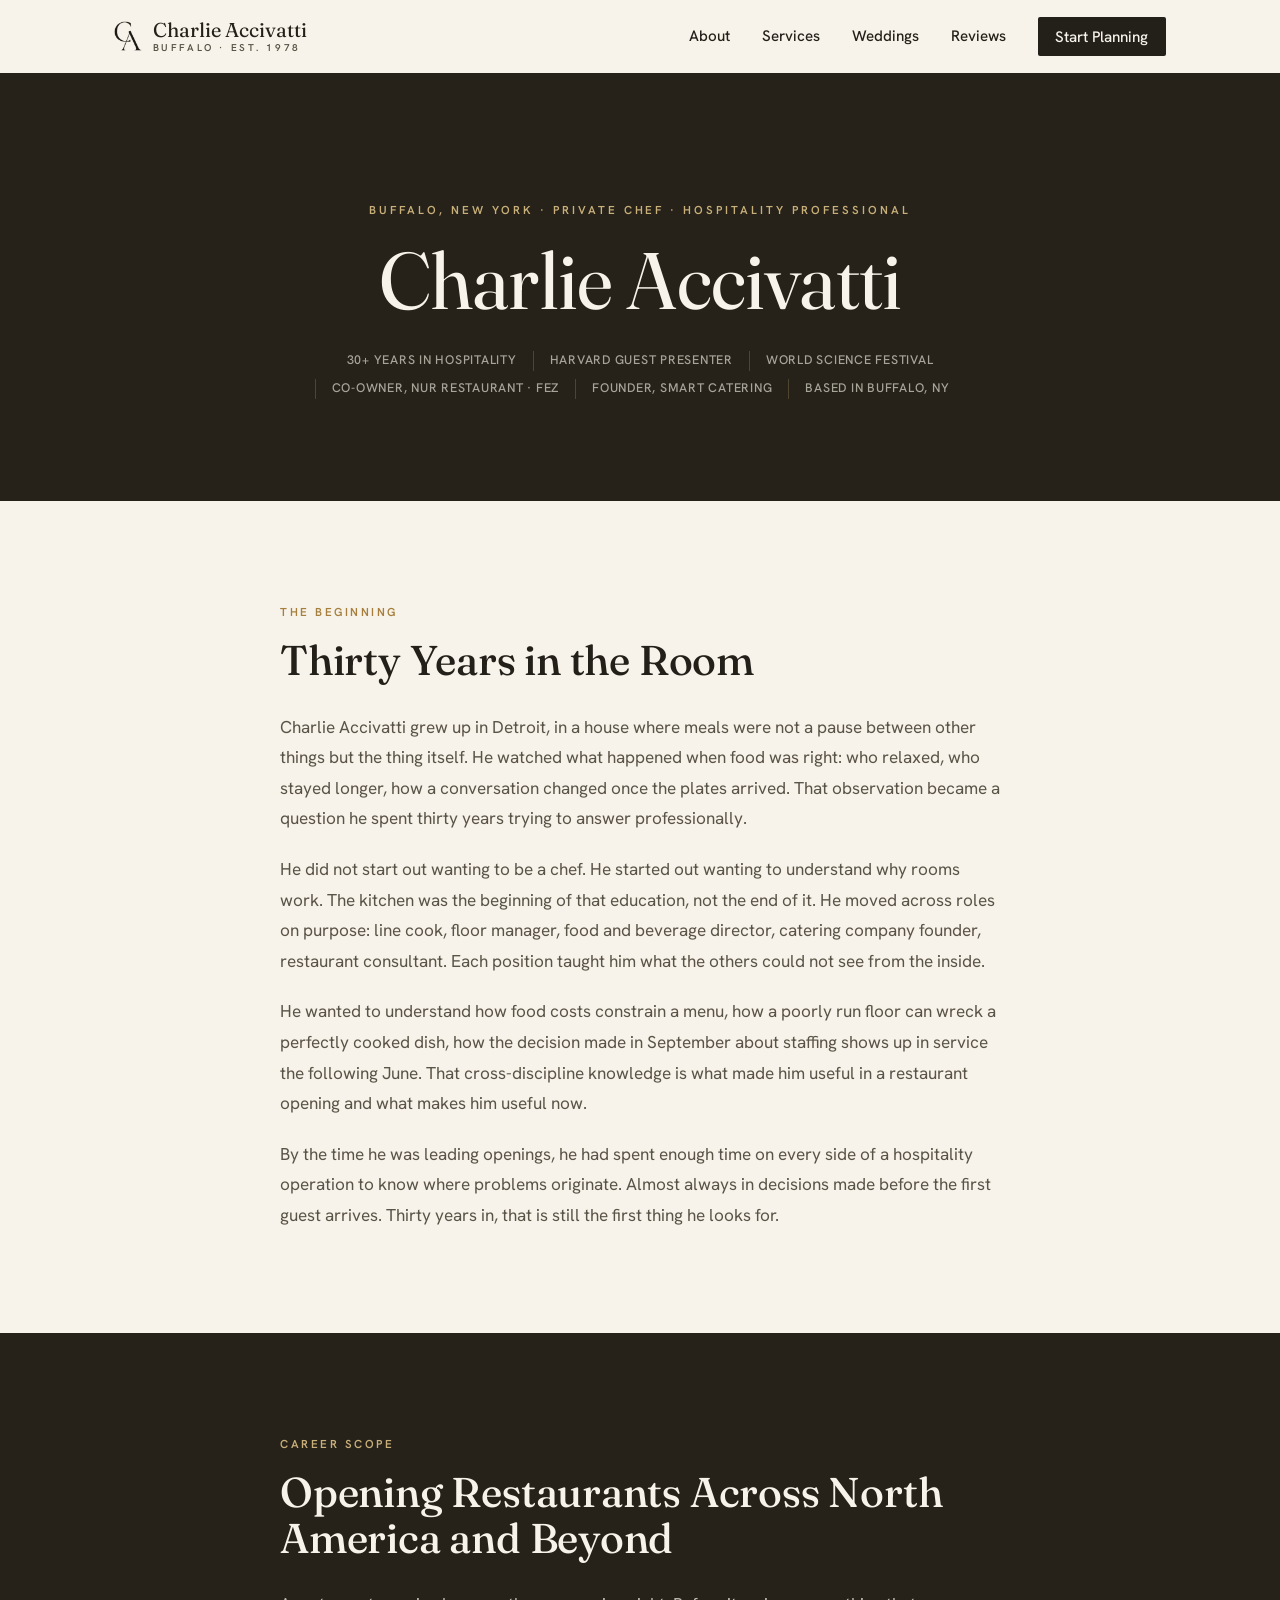
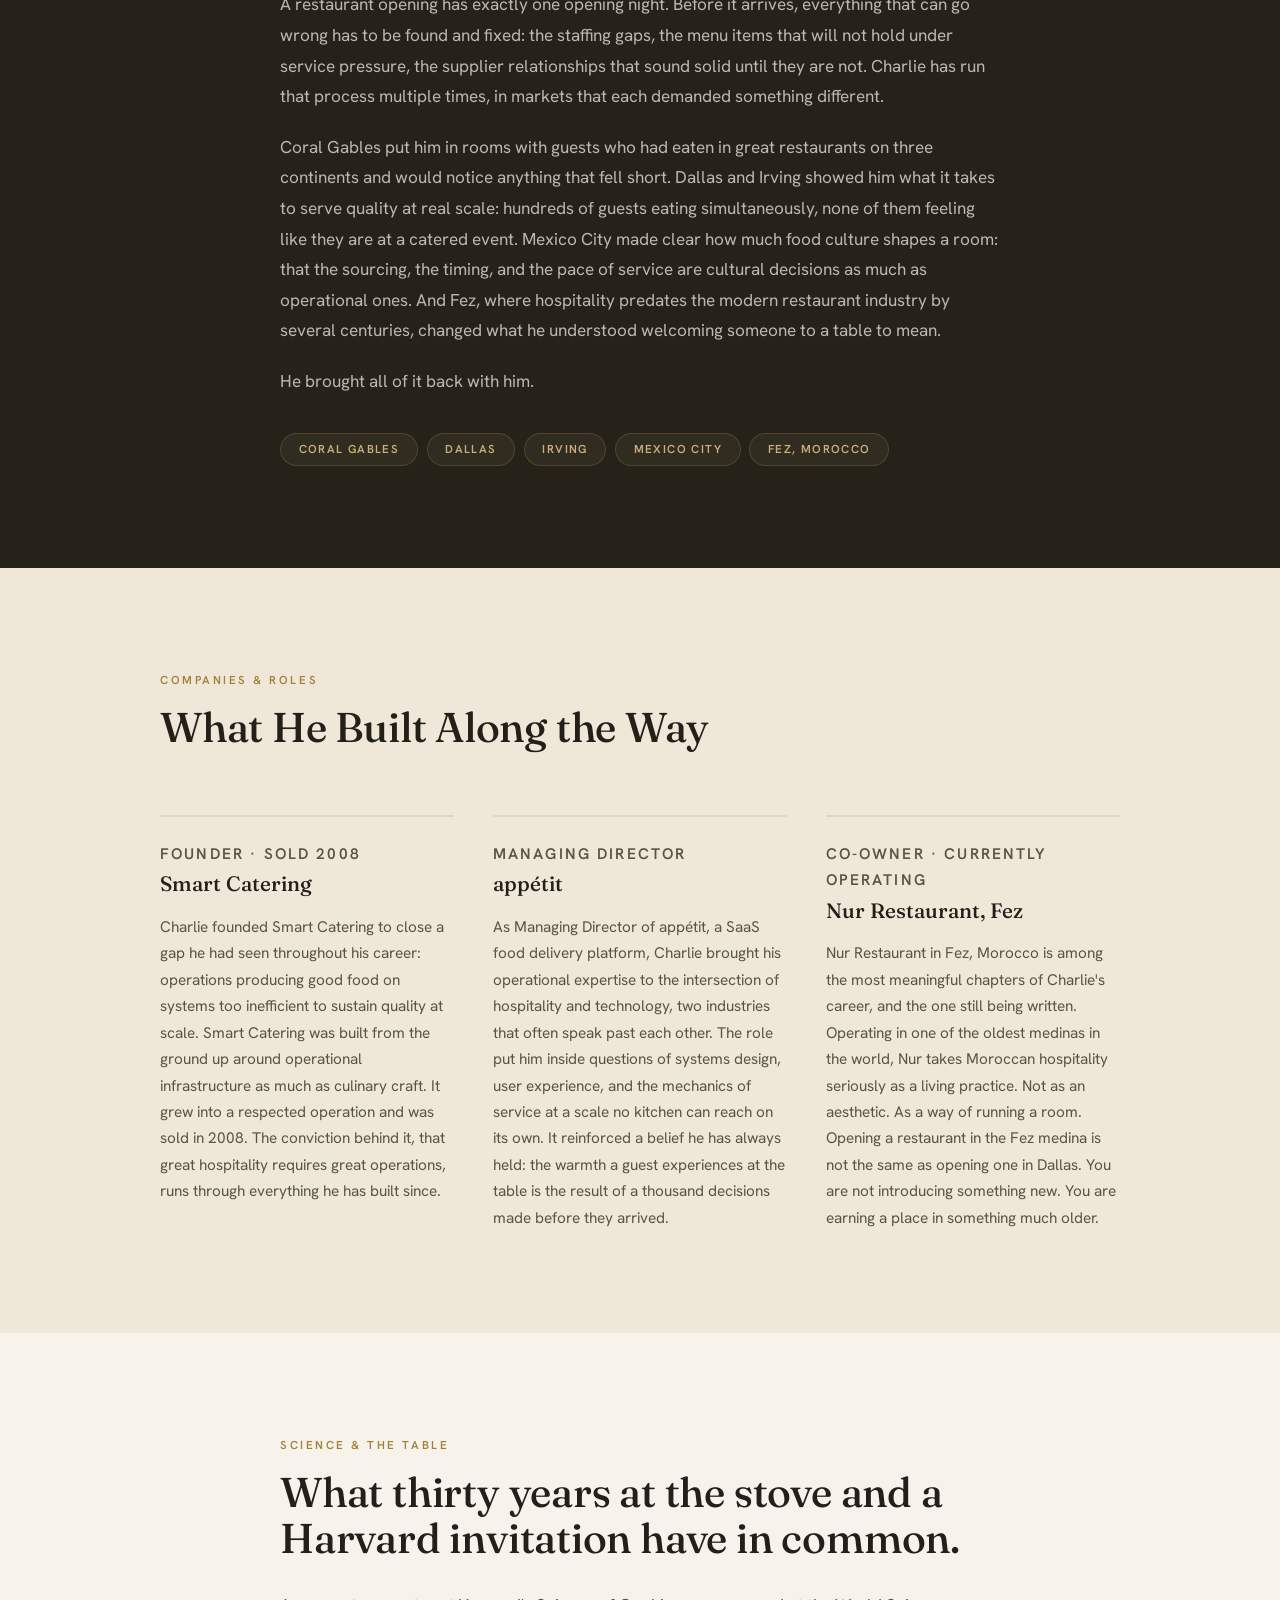
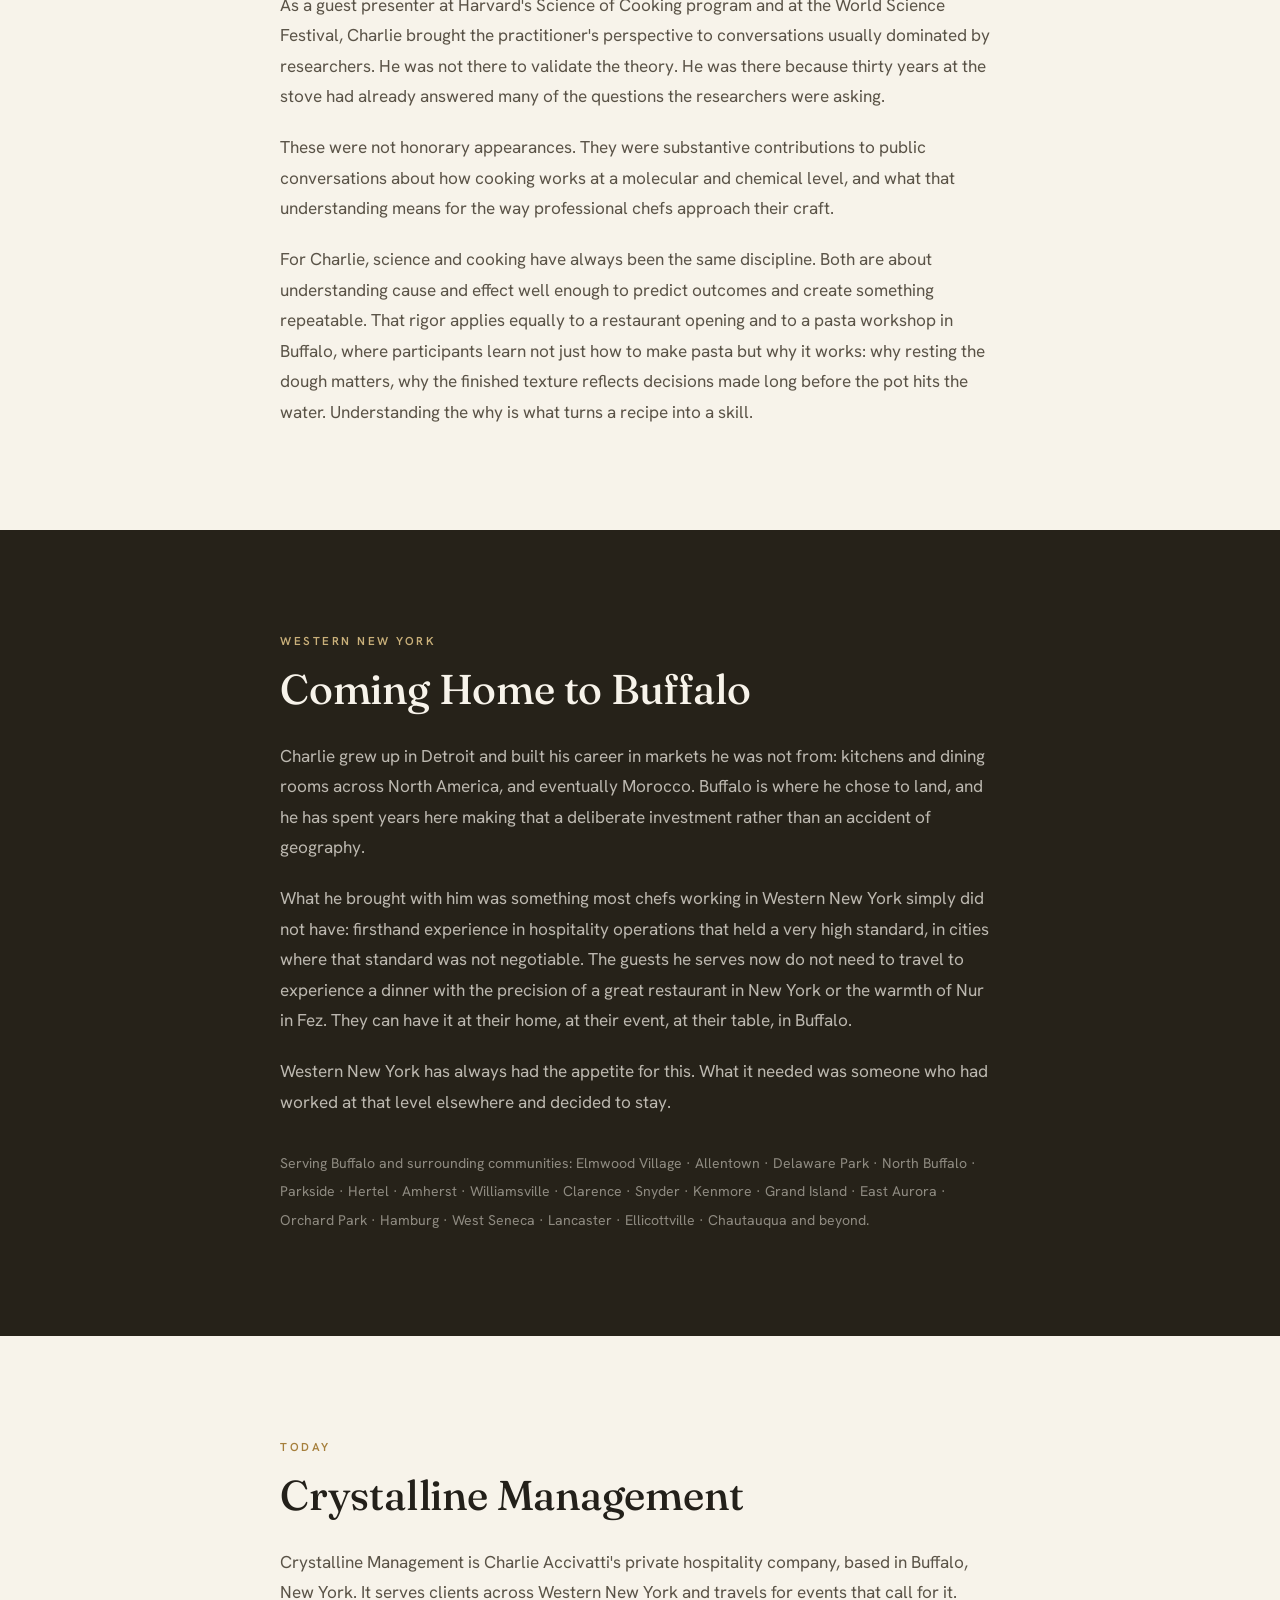
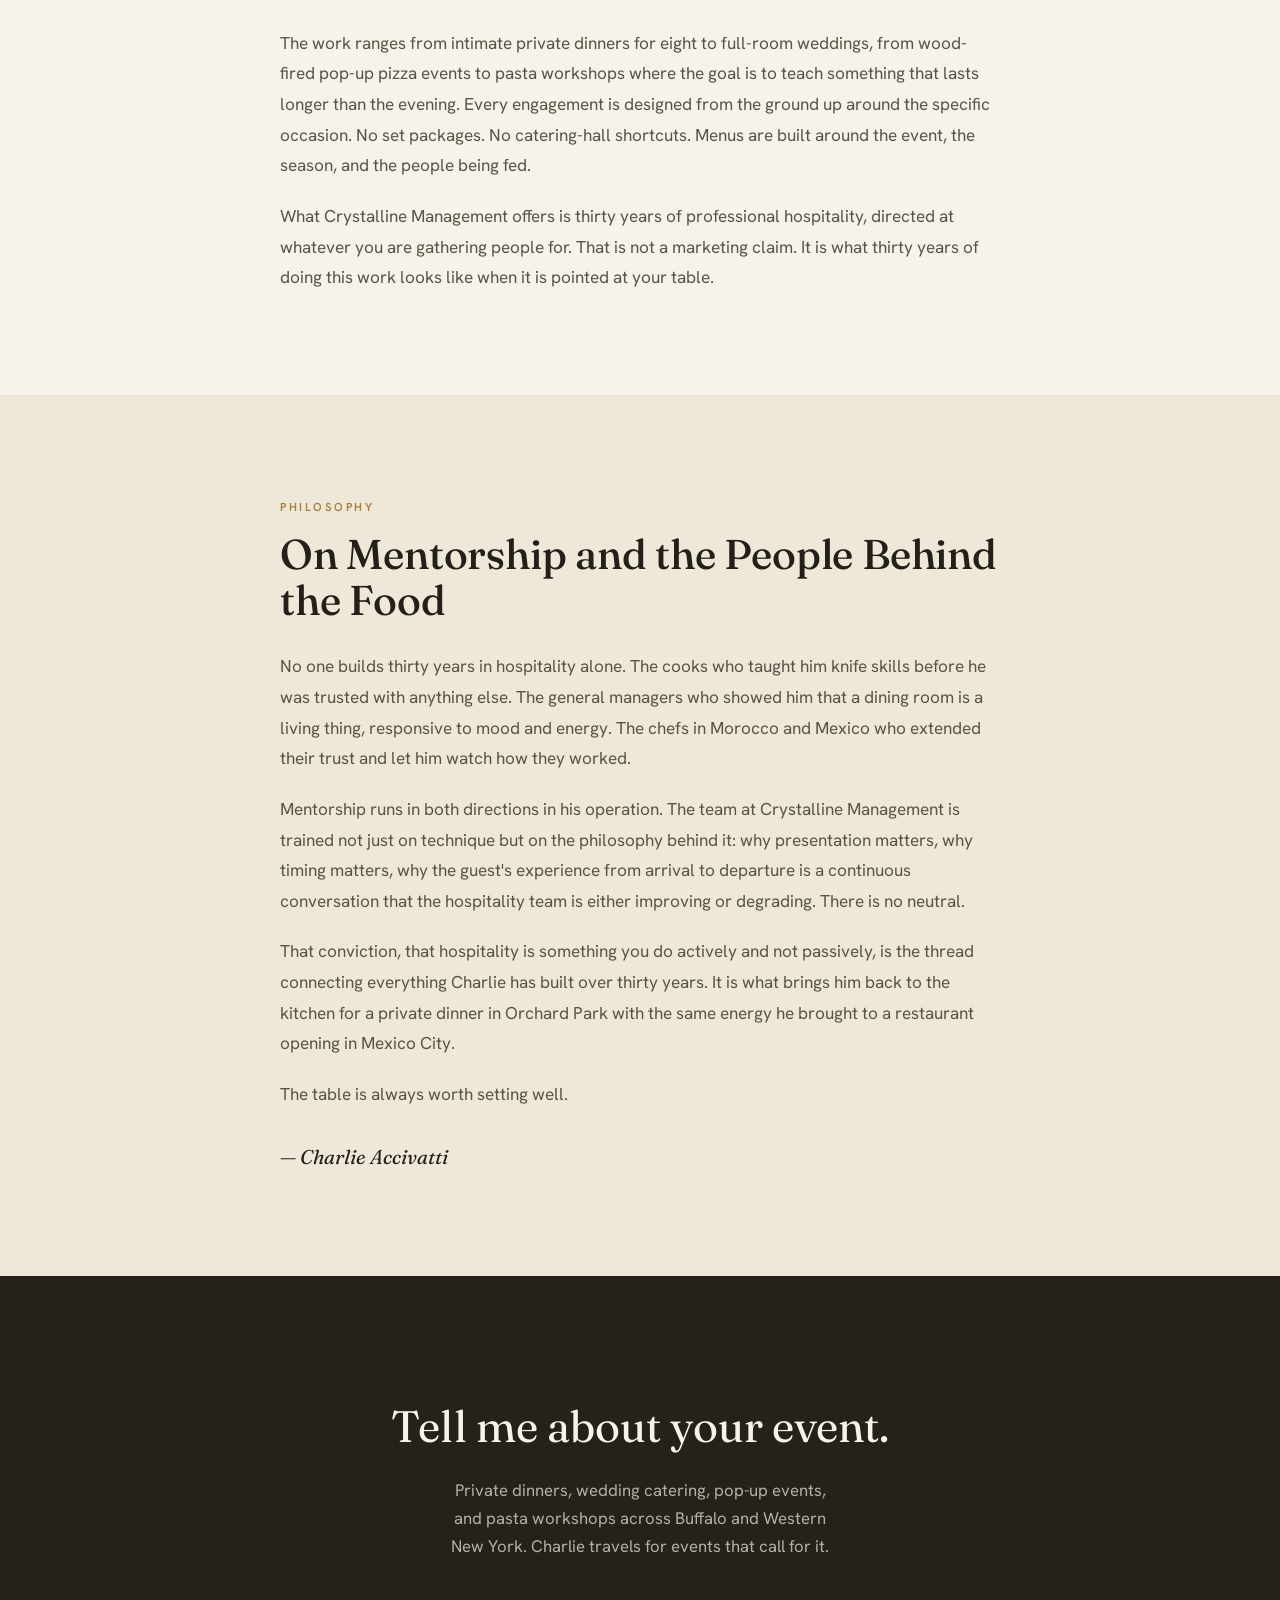
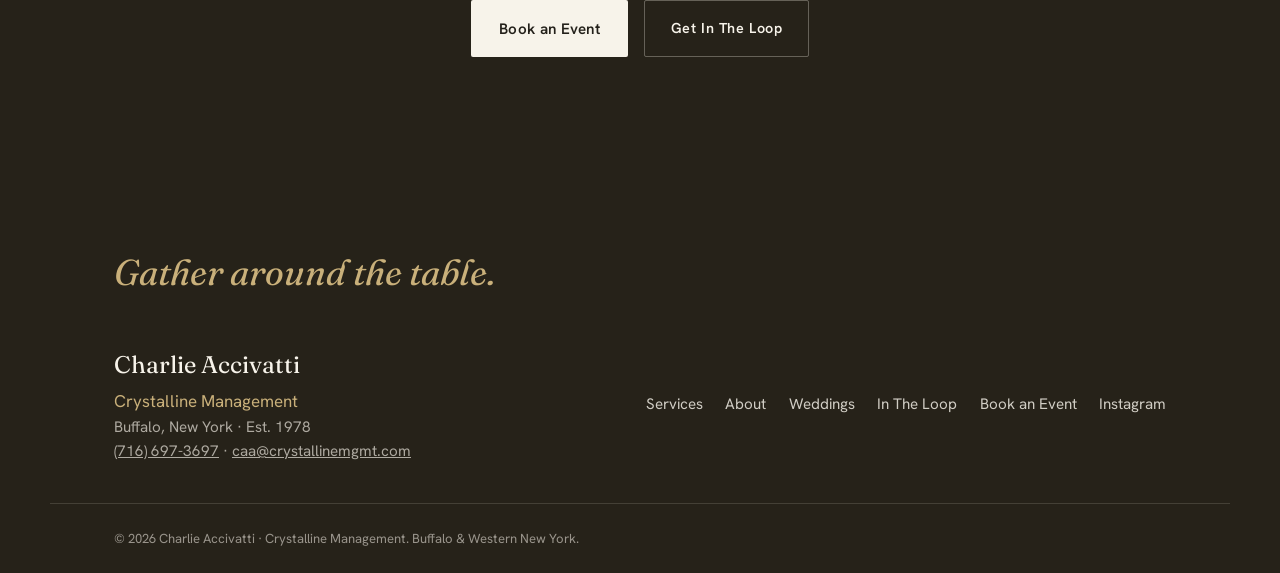
==== commit 1ce8b42d: "Humanization pass: strip AI language, fix factual error, sharpen all copy index.html: - Hero sub: "p" ====
--- a/about.html
+++ b/about.html
@@ -266,10 +266,10 @@
         <p class="ab-label reveal">The Beginning</p>
         <h2 class="ab-h2 reveal" id="ab-origin-title">Thirty Years in the Room</h2>
         <div class="ab-body reveal">
-          <p>There is a kind of hospitality that you feel the moment you walk into a room. The table is set with intention. The air smells like something worth sitting down for. The person who greets you makes you feel like you were genuinely expected. That quality, the thing that separates a meal from a memory, is what Charlie Accivatti has spent thirty years learning how to build.</p>
-          <p>He did not grow up wanting to be a chef. He grew up watching what happened at tables. Who relaxed. Who opened up. What food did to a conversation, to a mood, to a relationship. That observation became an education, and that education became a career spanning more than three decades and nearly every role the hospitality industry offers: line cook, executive chef, food and beverage director, managing director, restaurant consultant, company founder.</p>
-          <p>Early in his career, Charlie made a deliberate choice to move across disciplines rather than straight up one ladder. He wanted to understand what made an operation work at every level, how food costs affected menu design, how service culture shaped the guest experience, how a great dish could be undermined by a poorly run room. He spent years collecting those lessons in kitchens and dining rooms across the country, absorbing what worked and what did not.</p>
-          <p>By the time he was leading restaurant openings, he could read a room the way a conductor reads an orchestra. He knew what the kitchen needed to hear, what the floor staff needed to feel, and what a guest needed to believe in order to leave wanting to come back. That instinct, sharpened over thirty years, is what Charlie brings to every engagement today.</p>
+          <p>Charlie Accivatti grew up in Detroit, in a house where meals were not a pause between other things but the thing itself. He watched what happened when food was right: who relaxed, who stayed longer, how a conversation changed once the plates arrived. That observation became a question he spent thirty years trying to answer professionally.</p>
+          <p>He did not start out wanting to be a chef. He started out wanting to understand why rooms work. The kitchen was the beginning of that education, not the end of it. He moved across roles on purpose: line cook, floor manager, food and beverage director, catering company founder, restaurant consultant. Each position taught him what the others could not see from the inside.</p>
+          <p>He wanted to understand how food costs constrain a menu, how a poorly run floor can wreck a perfectly cooked dish, how the decision made in September about staffing shows up in service the following June. That cross-discipline knowledge is what made him useful in a restaurant opening and what makes him useful now.</p>
+          <p>By the time he was leading openings, he had spent enough time on every side of a hospitality operation to know where problems originate. Almost always in decisions made before the first guest arrives. Thirty years in, that is still the first thing he looks for.</p>
         </div>
       </div>
     </section>
@@ -280,8 +280,8 @@
         <p class="ab-label reveal">Career Scope</p>
         <h2 class="ab-h2 reveal" id="ab-scope-title">Opening Restaurants Across North America and Beyond</h2>
         <div class="ab-body reveal">
-          <p>Restaurant openings are among the most demanding projects in hospitality. They require simultaneous management of construction timelines, menu development, staff recruitment and training, vendor relationships, and brand positioning, all converging on a single date that cannot move. Charlie has navigated that pressure multiple times, leading openings in markets as different from one another as Coral Gables, Dallas, Irving, Mexico City, and Fez.</p>
-          <p>Each market taught him something distinct. Coral Gables introduced him to a dining scene where international guests set a high floor for service expectations and attention to detail. Dallas and Irving gave him experience scaling hospitality for large-format events without losing the personal touch that makes a guest feel seen. Mexico City showed him how food culture and heritage can shape every dimension of a guest experience, from the sourcing of ingredients to the rhythm of service. And Fez, where hospitality is not a profession but a centuries-old philosophy, changed how he thought about what it means to welcome someone to a table.</p>
+          <p>A restaurant opening has exactly one opening night. Before it arrives, everything that can go wrong has to be found and fixed: the staffing gaps, the menu items that will not hold under service pressure, the supplier relationships that sound solid until they are not. Charlie has run that process multiple times, in markets that each demanded something different.</p>
+          <p>Coral Gables put him in rooms with guests who had eaten in great restaurants on three continents and would notice anything that fell short. Dallas and Irving showed him what it takes to serve quality at real scale: hundreds of guests eating simultaneously, none of them feeling like they are at a catered event. Mexico City made clear how much food culture shapes a room: that the sourcing, the timing, and the pace of service are cultural decisions as much as operational ones. And Fez, where hospitality predates the modern restaurant industry by several centuries, changed what he understood welcoming someone to a table to mean.</p>
           <p>He brought all of it back with him.</p>
         </div>
         <div class="ab-cities reveal" aria-label="Cities where Charlie has led restaurant openings">
@@ -308,12 +308,12 @@
           <div class="ab-venture reveal">
             <p class="ab-venture-role">Managing Director</p>
             <h3 class="ab-venture-name">appétit</h3>
-            <p>As Managing Director of appétit, a SaaS food delivery platform, Charlie brought his operational expertise to the intersection of hospitality and technology, two industries that often speak past each other. The role put him inside questions of systems design, user experience, and scalable service that most chefs never encounter. It reinforced a belief he has always held: the warmth a guest experiences at the table is the result of a thousand decisions made before they arrived.</p>
+            <p>As Managing Director of appétit, a SaaS food delivery platform, Charlie brought his operational expertise to the intersection of hospitality and technology, two industries that often speak past each other. The role put him inside questions of systems design, user experience, and the mechanics of service at a scale no kitchen can reach on its own. It reinforced a belief he has always held: the warmth a guest experiences at the table is the result of a thousand decisions made before they arrived.</p>
           </div>
           <div class="ab-venture reveal">
             <p class="ab-venture-role">Co-Owner &middot; Currently Operating</p>
             <h3 class="ab-venture-name">Nur Restaurant, Fez</h3>
-            <p>Nur Restaurant in Fez, Morocco is among the most meaningful chapters of Charlie's career, and the one still being written. Operating in one of the oldest medinas in the world, Nur takes Moroccan hospitality seriously as a living practice, bringing it to a dining experience built for the modern traveler and the regular local alike. Running a restaurant there requires a different kind of humility than opening a concept in a North American market. You are not introducing something new. You are earning a place in something much older.</p>
+            <p>Nur Restaurant in Fez, Morocco is among the most meaningful chapters of Charlie's career, and the one still being written. Operating in one of the oldest medinas in the world, Nur takes Moroccan hospitality seriously as a living practice. Not as an aesthetic. As a way of running a room. Opening a restaurant in the Fez medina is not the same as opening one in Dallas. You are not introducing something new. You are earning a place in something much older.</p>
           </div>
         </div>
       </div>
@@ -322,12 +322,12 @@
     <!-- THOUGHT LEADERSHIP -->
     <section class="ab-section" aria-labelledby="ab-thought-title">
       <div class="ab-inner">
-        <p class="ab-label reveal">Thought Leadership</p>
-        <h2 class="ab-h2 reveal" id="ab-thought-title">Harvard. The World Science Festival. The Practical Meets the Scientific.</h2>
-        <div class="ab-body reveal">
-          <p>Not many people can say they have presented on food science at Harvard and at the World Science Festival. Charlie can. As a guest presenter at Harvard's Science of Cooking program and at the World Science Festival, he has engaged with audiences at the highest levels of academic and scientific inquiry, bringing the practitioner's perspective to conversations usually dominated by researchers.</p>
+        <p class="ab-label reveal">Science &amp; the Table</p>
+        <h2 class="ab-h2 reveal" id="ab-thought-title">What thirty years at the stove and a Harvard invitation have in common.</h2>
+        <div class="ab-body reveal">
+          <p>As a guest presenter at Harvard's Science of Cooking program and at the World Science Festival, Charlie brought the practitioner's perspective to conversations usually dominated by researchers. He was not there to validate the theory. He was there because thirty years at the stove had already answered many of the questions the researchers were asking.</p>
           <p>These were not honorary appearances. They were substantive contributions to public conversations about how cooking works at a molecular and chemical level, and what that understanding means for the way professional chefs approach their craft.</p>
-          <p>For Charlie, science and cooking have always been the same discipline. Both are about understanding cause and effect well enough to predict outcomes and create something repeatable, reliably excellent. That rigor applies equally to a restaurant opening and to a pasta workshop in Buffalo, where participants learn not just how to make pasta but why it works, why resting the dough matters, why the finished texture reflects decisions made long before the pot hits the water. Understanding the why is what turns a recipe into a skill.</p>
+          <p>For Charlie, science and cooking have always been the same discipline. Both are about understanding cause and effect well enough to predict outcomes and create something repeatable. That rigor applies equally to a restaurant opening and to a pasta workshop in Buffalo, where participants learn not just how to make pasta but why it works: why resting the dough matters, why the finished texture reflects decisions made long before the pot hits the water. Understanding the why is what turns a recipe into a skill.</p>
         </div>
       </div>
     </section>
@@ -338,9 +338,9 @@
         <p class="ab-label reveal">Western New York</p>
         <h2 class="ab-h2 reveal" id="ab-home-title">Coming Home to Buffalo</h2>
         <div class="ab-body reveal">
-          <p>Buffalo has always been home. After decades of working in major markets and international cities, Charlie returned to Western New York with something most chefs and hospitality professionals in the region simply do not have: a genuine international frame of reference and the operational depth to match it.</p>
-          <p>That perspective reshapes what private dining, catering, and hospitality events can look like here. The guests Charlie serves do not need to travel to experience a dinner with the precision of a great New York City restaurant or the warmth of a thoughtfully run operation in Fez. They can have it at their home, at their event, at their table, in Buffalo.</p>
-          <p>Western New York has always had the appetite for this. What it needed was someone who had seen what the best looked like elsewhere and cared enough to bring it back.</p>
+          <p>Charlie grew up in Detroit and built his career in markets he was not from: kitchens and dining rooms across North America, and eventually Morocco. Buffalo is where he chose to land, and he has spent years here making that a deliberate investment rather than an accident of geography.</p>
+          <p>What he brought with him was something most chefs working in Western New York simply did not have: firsthand experience in hospitality operations that held a very high standard, in cities where that standard was not negotiable. The guests he serves now do not need to travel to experience a dinner with the precision of a great restaurant in New York or the warmth of Nur in Fez. They can have it at their home, at their event, at their table, in Buffalo.</p>
+          <p>Western New York has always had the appetite for this. What it needed was someone who had worked at that level elsewhere and decided to stay.</p>
         </div>
         <p class="ab-hoods reveal">Serving Buffalo and surrounding communities: Elmwood Village &middot; Allentown &middot; Delaware Park &middot; North Buffalo &middot; Parkside &middot; Hertel &middot; Amherst &middot; Williamsville &middot; Clarence &middot; Snyder &middot; Kenmore &middot; Grand Island &middot; East Aurora &middot; Orchard Park &middot; Hamburg &middot; West Seneca &middot; Lancaster &middot; Ellicottville &middot; Chautauqua and beyond.</p>
       </div>
@@ -354,7 +354,7 @@
         <div class="ab-body reveal">
           <p>Crystalline Management is Charlie Accivatti's private hospitality company, based in Buffalo, New York. It serves clients across Western New York and travels for events that call for it.</p>
           <p>The work ranges from intimate private dinners for eight to full-room weddings, from wood-fired pop-up pizza events to pasta workshops where the goal is to teach something that lasts longer than the evening. Every engagement is designed from the ground up around the specific occasion. No set packages. No catering-hall shortcuts. Menus are built around the event, the season, and the people being fed.</p>
-          <p>What Crystalline Management offers is access to thirty years of professional hospitality experience, applied personally and with full attention, to whatever you are gathering people for. That is not a marketing claim. It is simply what thirty years of doing this looks like when it is pointed at your table.</p>
+          <p>What Crystalline Management offers is thirty years of professional hospitality, directed at whatever you are gathering people for. That is not a marketing claim. It is what thirty years of doing this work looks like when it is pointed at your table.</p>
         </div>
       </div>
     </section>
@@ -365,7 +365,7 @@
         <p class="ab-label reveal">Philosophy</p>
         <h2 class="ab-h2 reveal" id="ab-mentorship-title">On Mentorship and the People Behind the Food</h2>
         <div class="ab-body reveal">
-          <p>Charlie is quick to acknowledge the people who shaped his career. The cooks who taught him knife skills before he was trusted with anything else. The general managers who showed him that a dining room is a living thing, responsive to mood and energy. The chefs in Morocco and Mexico who extended their trust and let him watch how they worked.</p>
+          <p>No one builds thirty years in hospitality alone. The cooks who taught him knife skills before he was trusted with anything else. The general managers who showed him that a dining room is a living thing, responsive to mood and energy. The chefs in Morocco and Mexico who extended their trust and let him watch how they worked.</p>
           <p>Mentorship runs in both directions in his operation. The team at Crystalline Management is trained not just on technique but on the philosophy behind it: why presentation matters, why timing matters, why the guest's experience from arrival to departure is a continuous conversation that the hospitality team is either improving or degrading. There is no neutral.</p>
           <p>That conviction, that hospitality is something you do actively and not passively, is the thread connecting everything Charlie has built over thirty years. It is what brings him back to the kitchen for a private dinner in Orchard Park with the same energy he brought to a restaurant opening in Mexico City.</p>
           <p>The table is always worth setting well.</p>
@@ -376,8 +376,8 @@
 
     <!-- CTA -->
     <section class="ab-cta" aria-labelledby="ab-cta-title">
-      <h2 class="ab-cta-title reveal" id="ab-cta-title">Let's build something worth gathering for.</h2>
-      <p class="reveal">Private dinners, catered events, weddings, and pasta workshops across Buffalo and Western New York. Available to travel.</p>
+      <h2 class="ab-cta-title reveal" id="ab-cta-title">Tell me about your event.</h2>
+      <p class="reveal">Private dinners, wedding catering, pop-up events, and pasta workshops across Buffalo and Western New York. Charlie travels for events that call for it.</p>
       <div class="ab-cta-btns reveal">
         <a class="btn btn-light" href="/#contact">Book an Event</a>
         <a class="ab-btn-outline" href="/#waitlist">Get In The Loop</a>
--- a/styles.css
+++ b/styles.css
@@ -194,7 +194,7 @@
 .lede { padding-block: clamp(4rem, 9vw, 7rem); }
 .lede-text {
   font-family: var(--display); font-weight: 400; font-style: italic;
-  font-size: clamp(1.4rem, 3.4vw, 2.15rem); line-height: 1.35; max-width: 26ch + 30ch;
+  font-size: clamp(1.4rem, 3.4vw, 2.15rem); line-height: 1.35;
   max-width: 48rem; color: var(--ink);
 }
 
@@ -356,6 +356,46 @@
   font-family: var(--sans);
   font-weight: 600; font-size: .78rem; letter-spacing: .1em; text-transform: uppercase;
   color: var(--gold-soft); margin: 0;
+}
+.tm-cta {
+  text-align: center;
+  padding: clamp(2.5rem, 5vw, 4rem) clamp(1.25rem, 5vw, 3rem) 0;
+}
+
+/* ── Feature quote band ── */
+.fq {
+  background: var(--ink);
+  padding: clamp(4rem, 8vw, 7rem) clamp(1.25rem, 5vw, 3rem);
+  text-align: center;
+}
+.fq-inner {
+  max-width: 680px;
+  margin: 0 auto;
+}
+.fq-stars {
+  color: var(--gold-soft);
+  font-size: .85rem;
+  letter-spacing: .25em;
+  margin: 0 0 1.5rem;
+}
+.fq-quote {
+  font-family: var(--display);
+  font-weight: 400;
+  font-style: italic;
+  font-size: clamp(1.35rem, 3vw, 1.95rem);
+  line-height: 1.4;
+  color: var(--paper);
+  margin: 0 0 1.5rem;
+}
+.fq-attr {
+  font-family: var(--sans);
+  font-size: .74rem;
+  font-weight: 600;
+  letter-spacing: .18em;
+  text-transform: uppercase;
+  color: var(--gold-soft);
+  opacity: .65;
+  margin: 0;
 }
 
 /* ============================================================
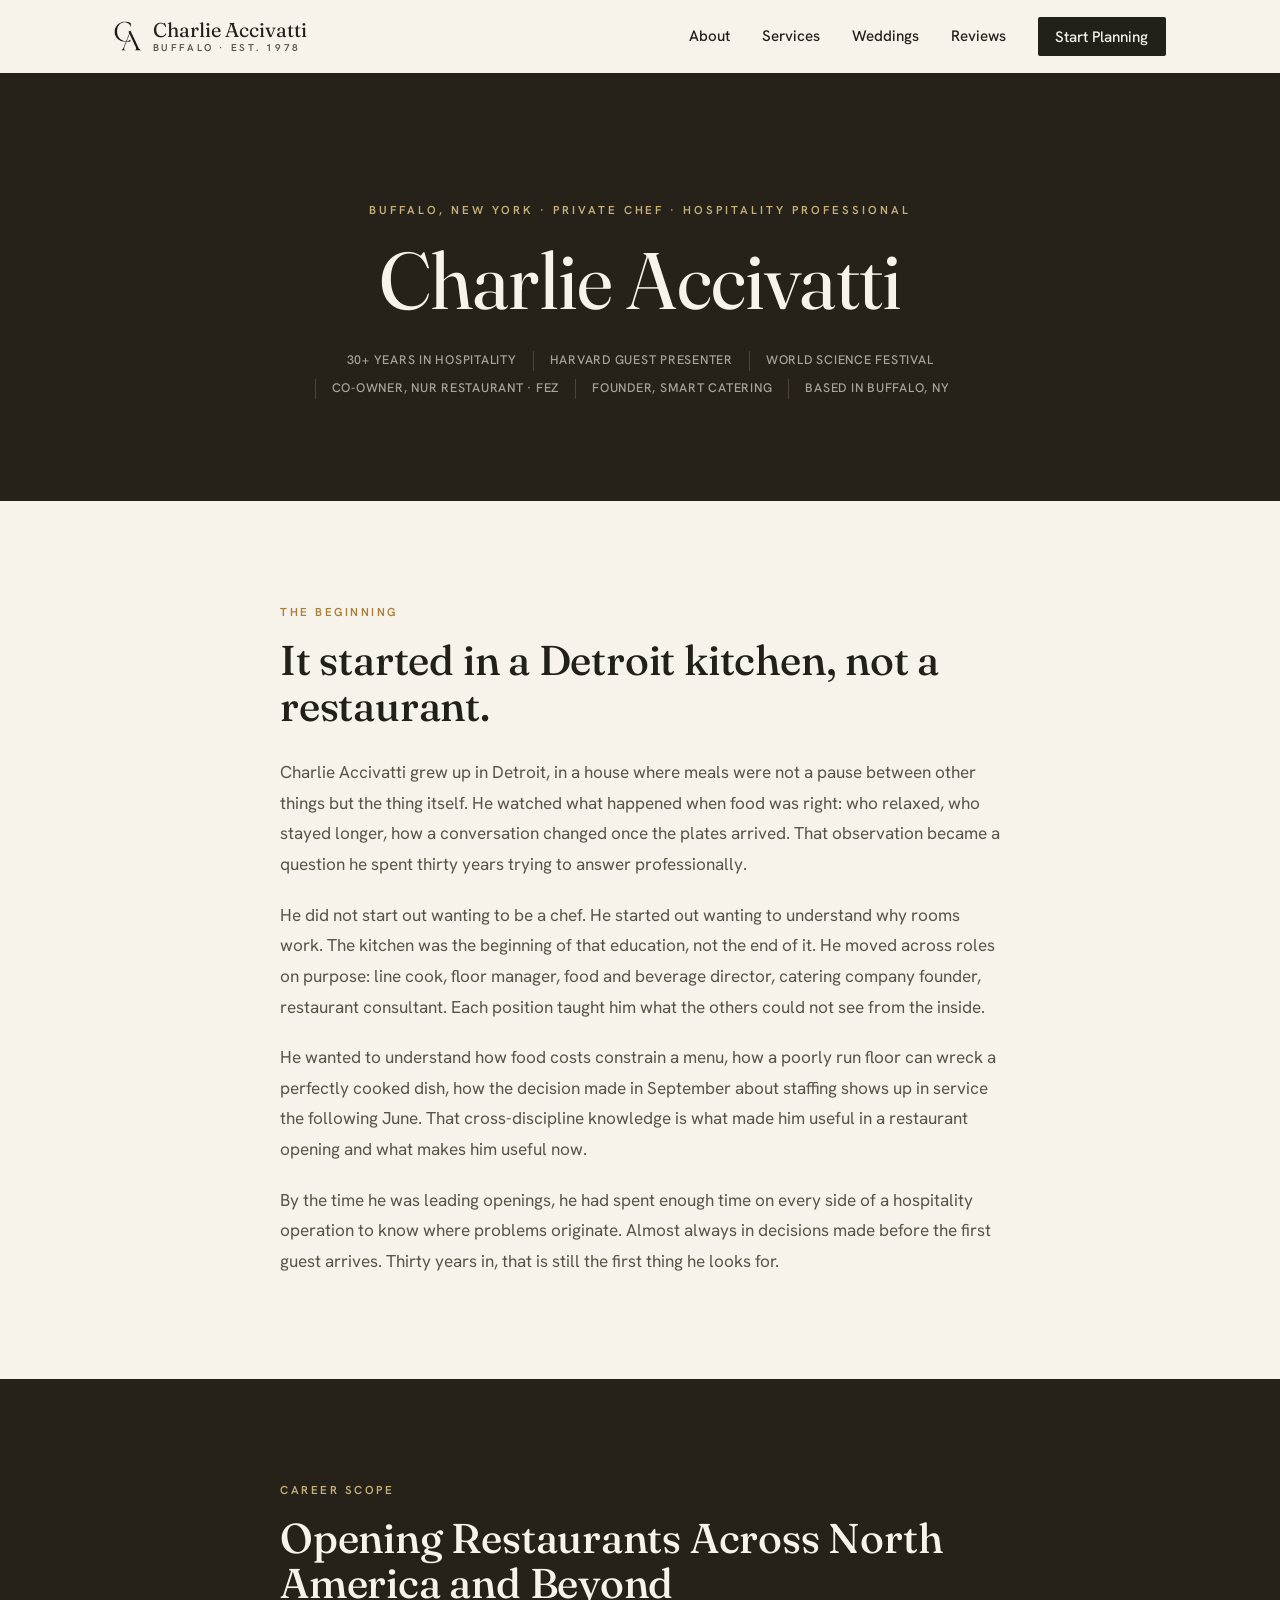
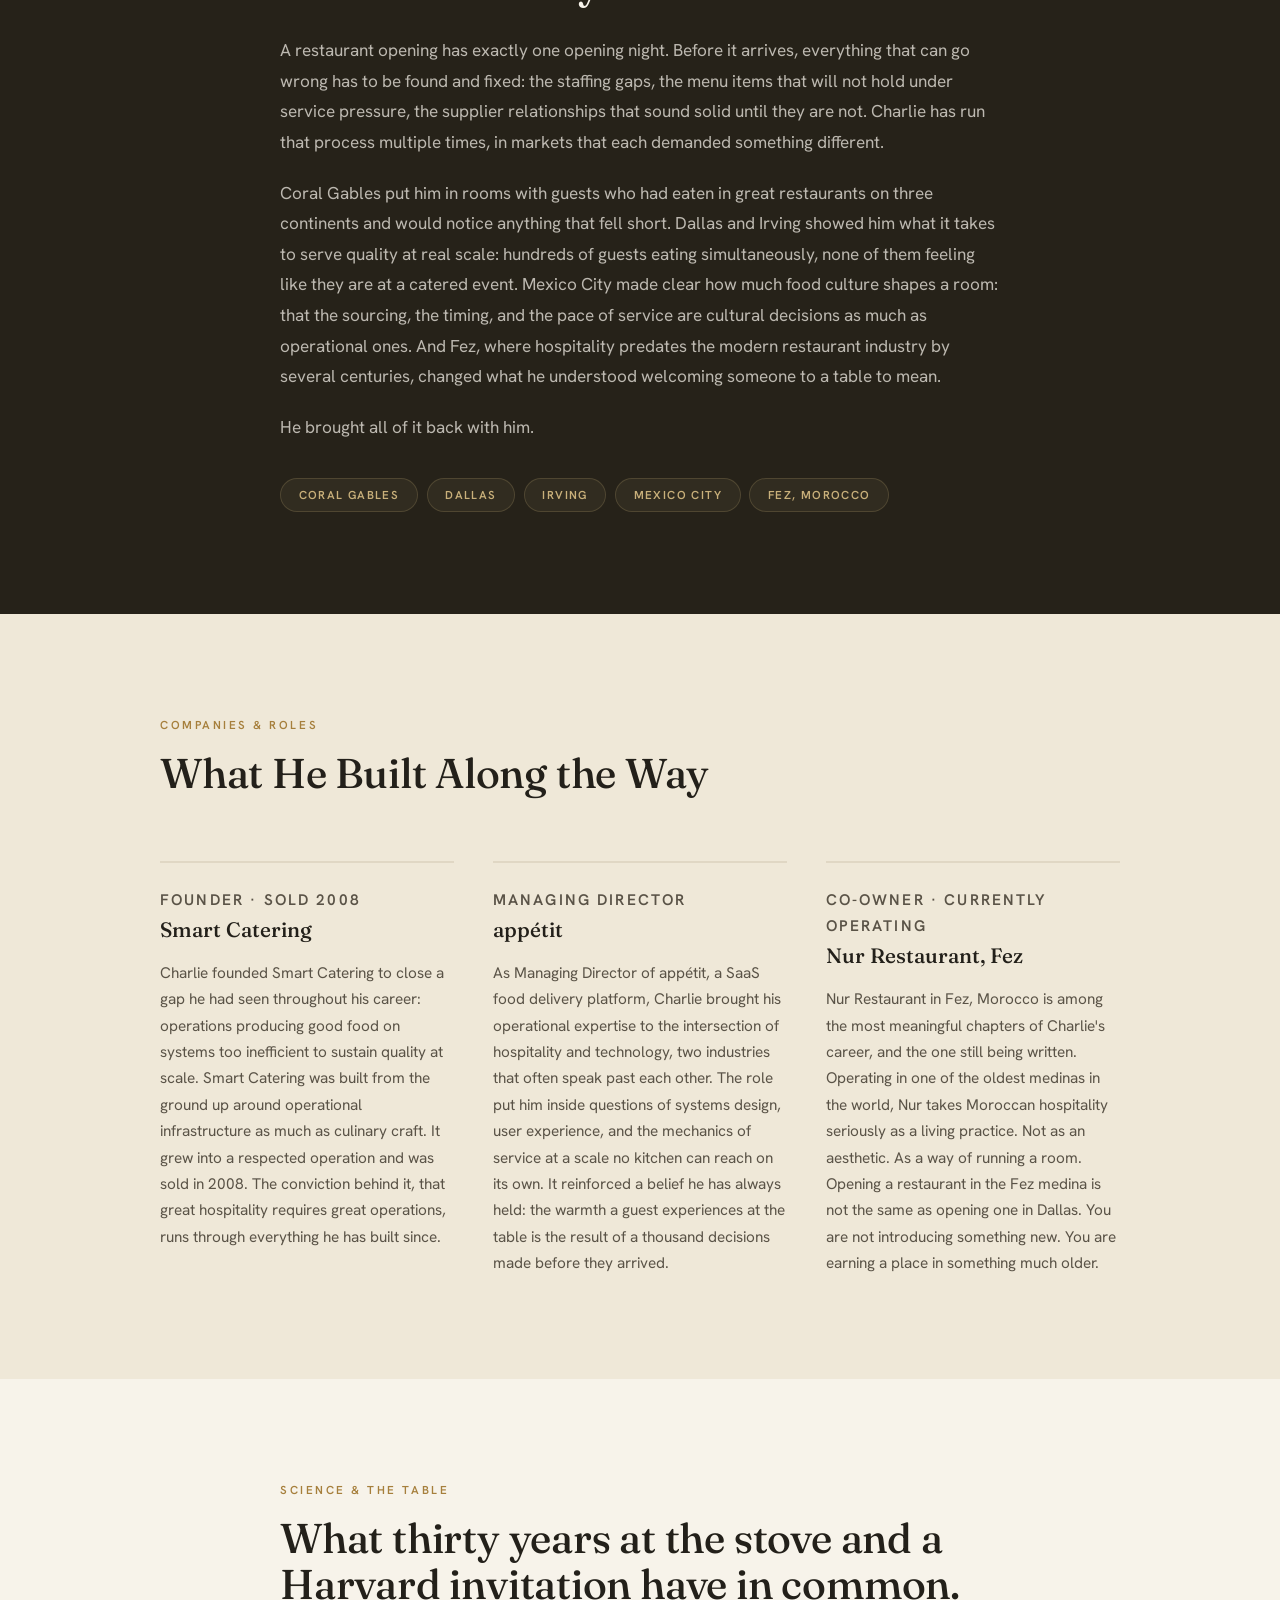
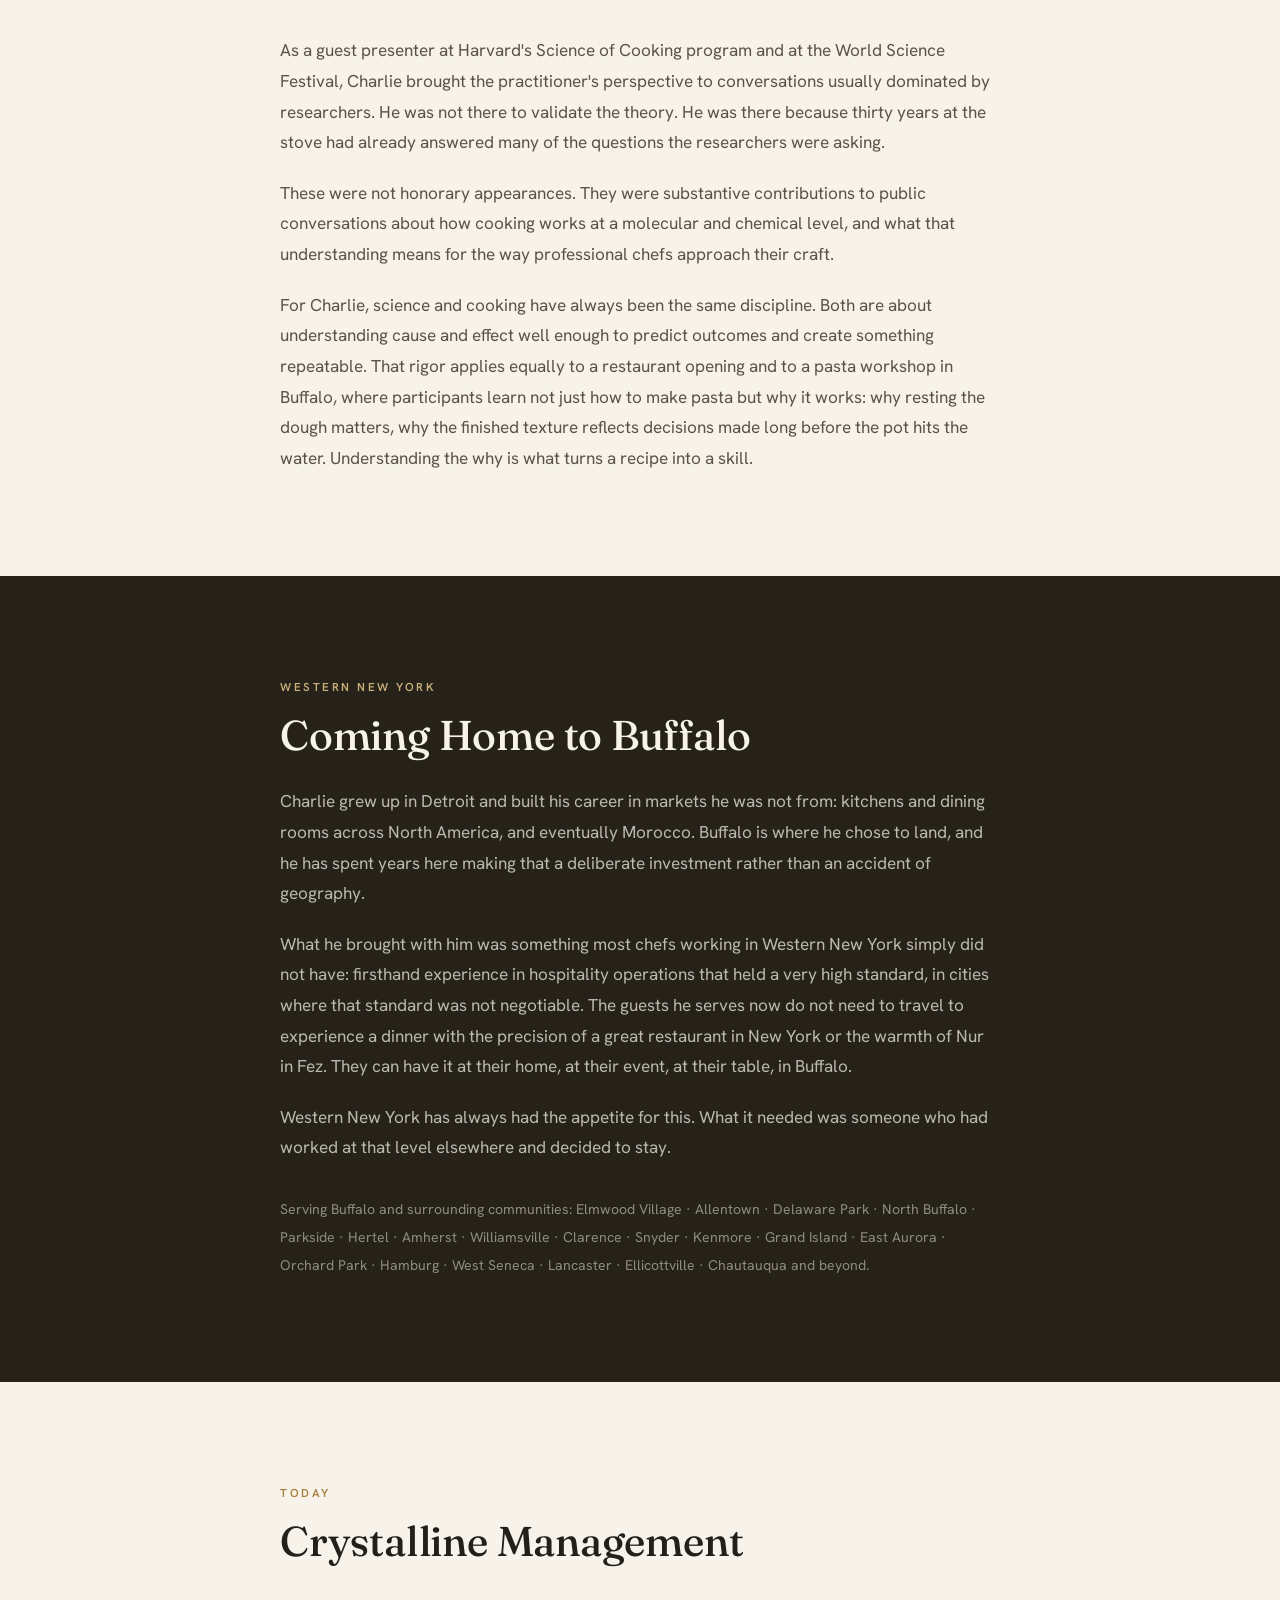
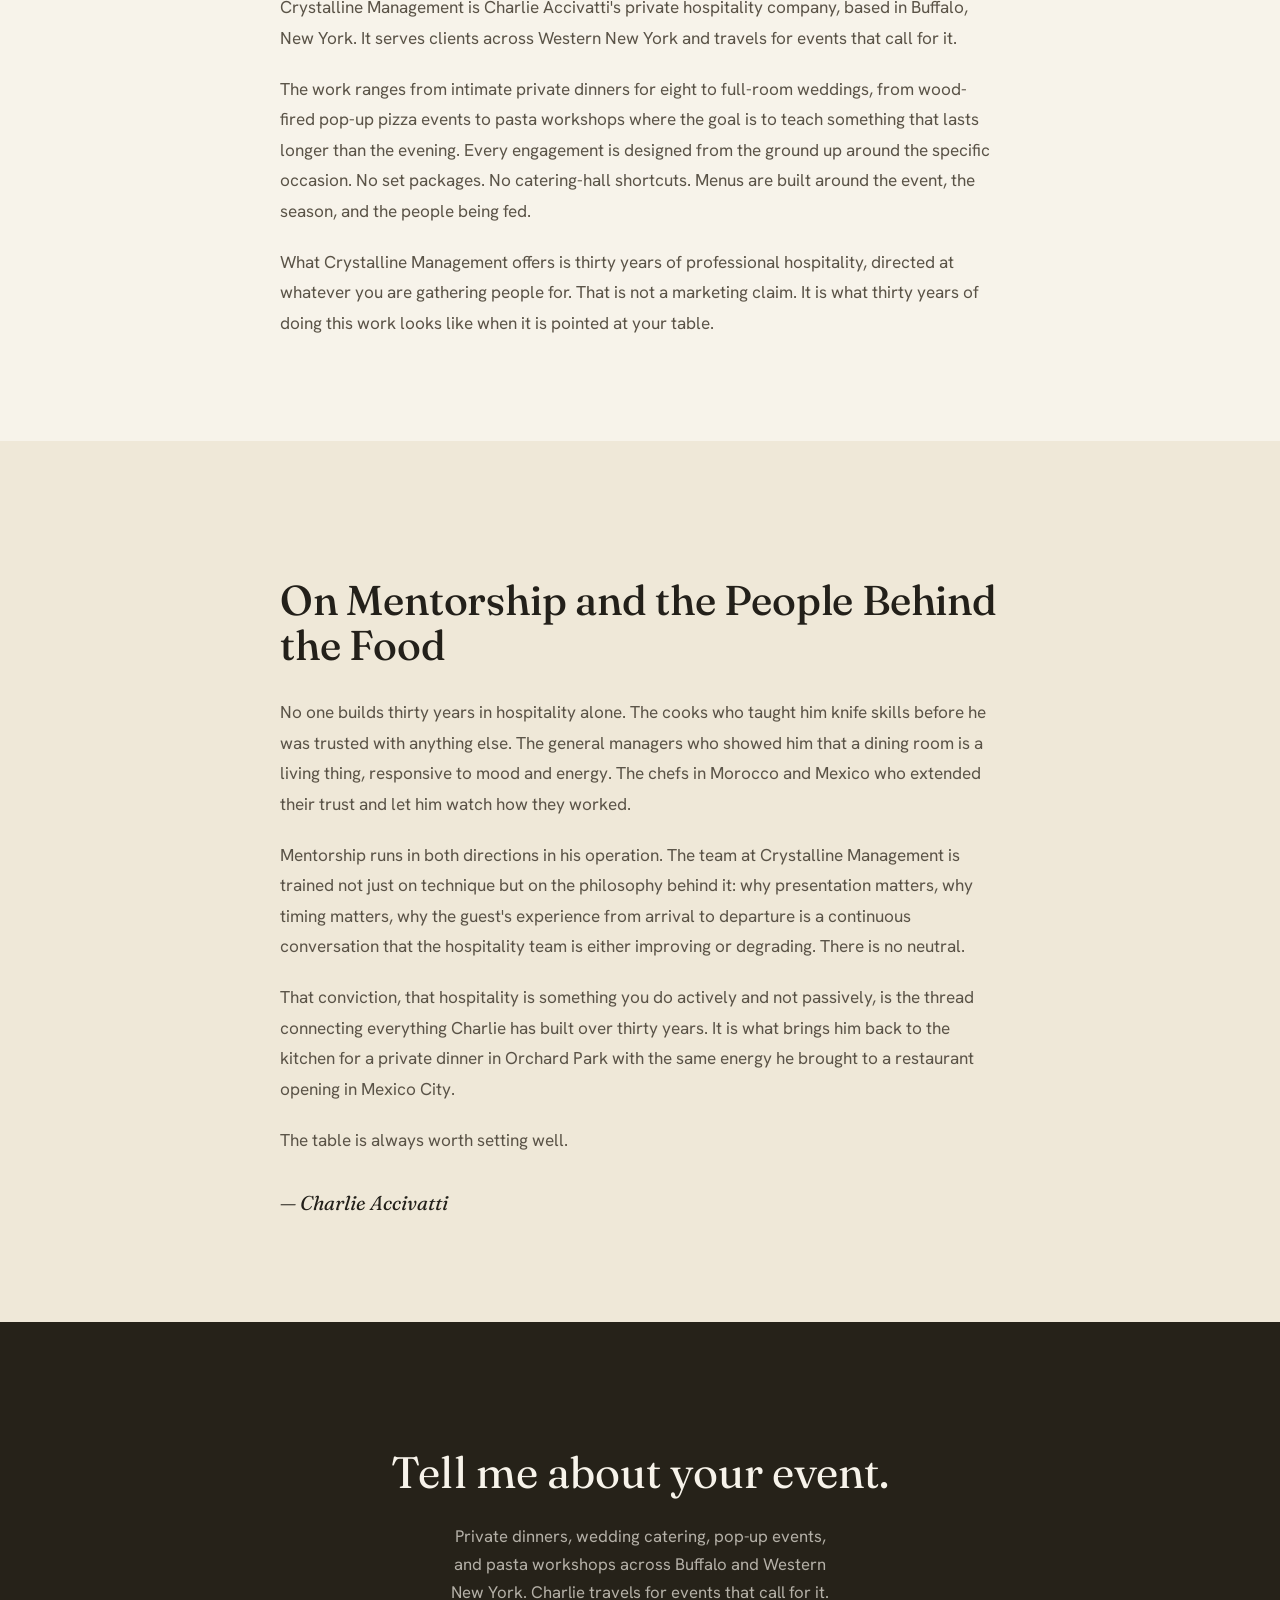
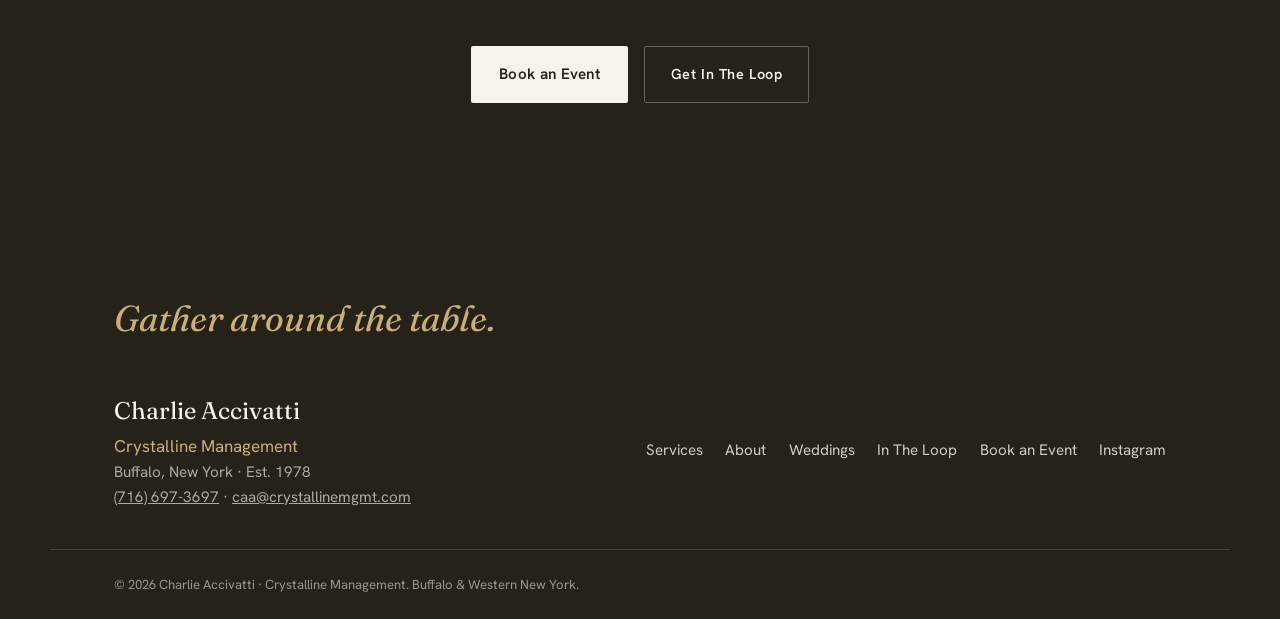
==== commit fe48ffd6: "Fix AI-generated heading on about page origin section "Thirty Years in the Room" is generic hospital" ====
--- a/about.html
+++ b/about.html
@@ -264,7 +264,7 @@
     <section class="ab-section" aria-labelledby="ab-origin-title">
       <div class="ab-inner">
         <p class="ab-label reveal">The Beginning</p>
-        <h2 class="ab-h2 reveal" id="ab-origin-title">Thirty Years in the Room</h2>
+        <h2 class="ab-h2 reveal" id="ab-origin-title">It started in a Detroit kitchen, not a restaurant.</h2>
         <div class="ab-body reveal">
           <p>Charlie Accivatti grew up in Detroit, in a house where meals were not a pause between other things but the thing itself. He watched what happened when food was right: who relaxed, who stayed longer, how a conversation changed once the plates arrived. That observation became a question he spent thirty years trying to answer professionally.</p>
           <p>He did not start out wanting to be a chef. He started out wanting to understand why rooms work. The kitchen was the beginning of that education, not the end of it. He moved across roles on purpose: line cook, floor manager, food and beverage director, catering company founder, restaurant consultant. Each position taught him what the others could not see from the inside.</p>
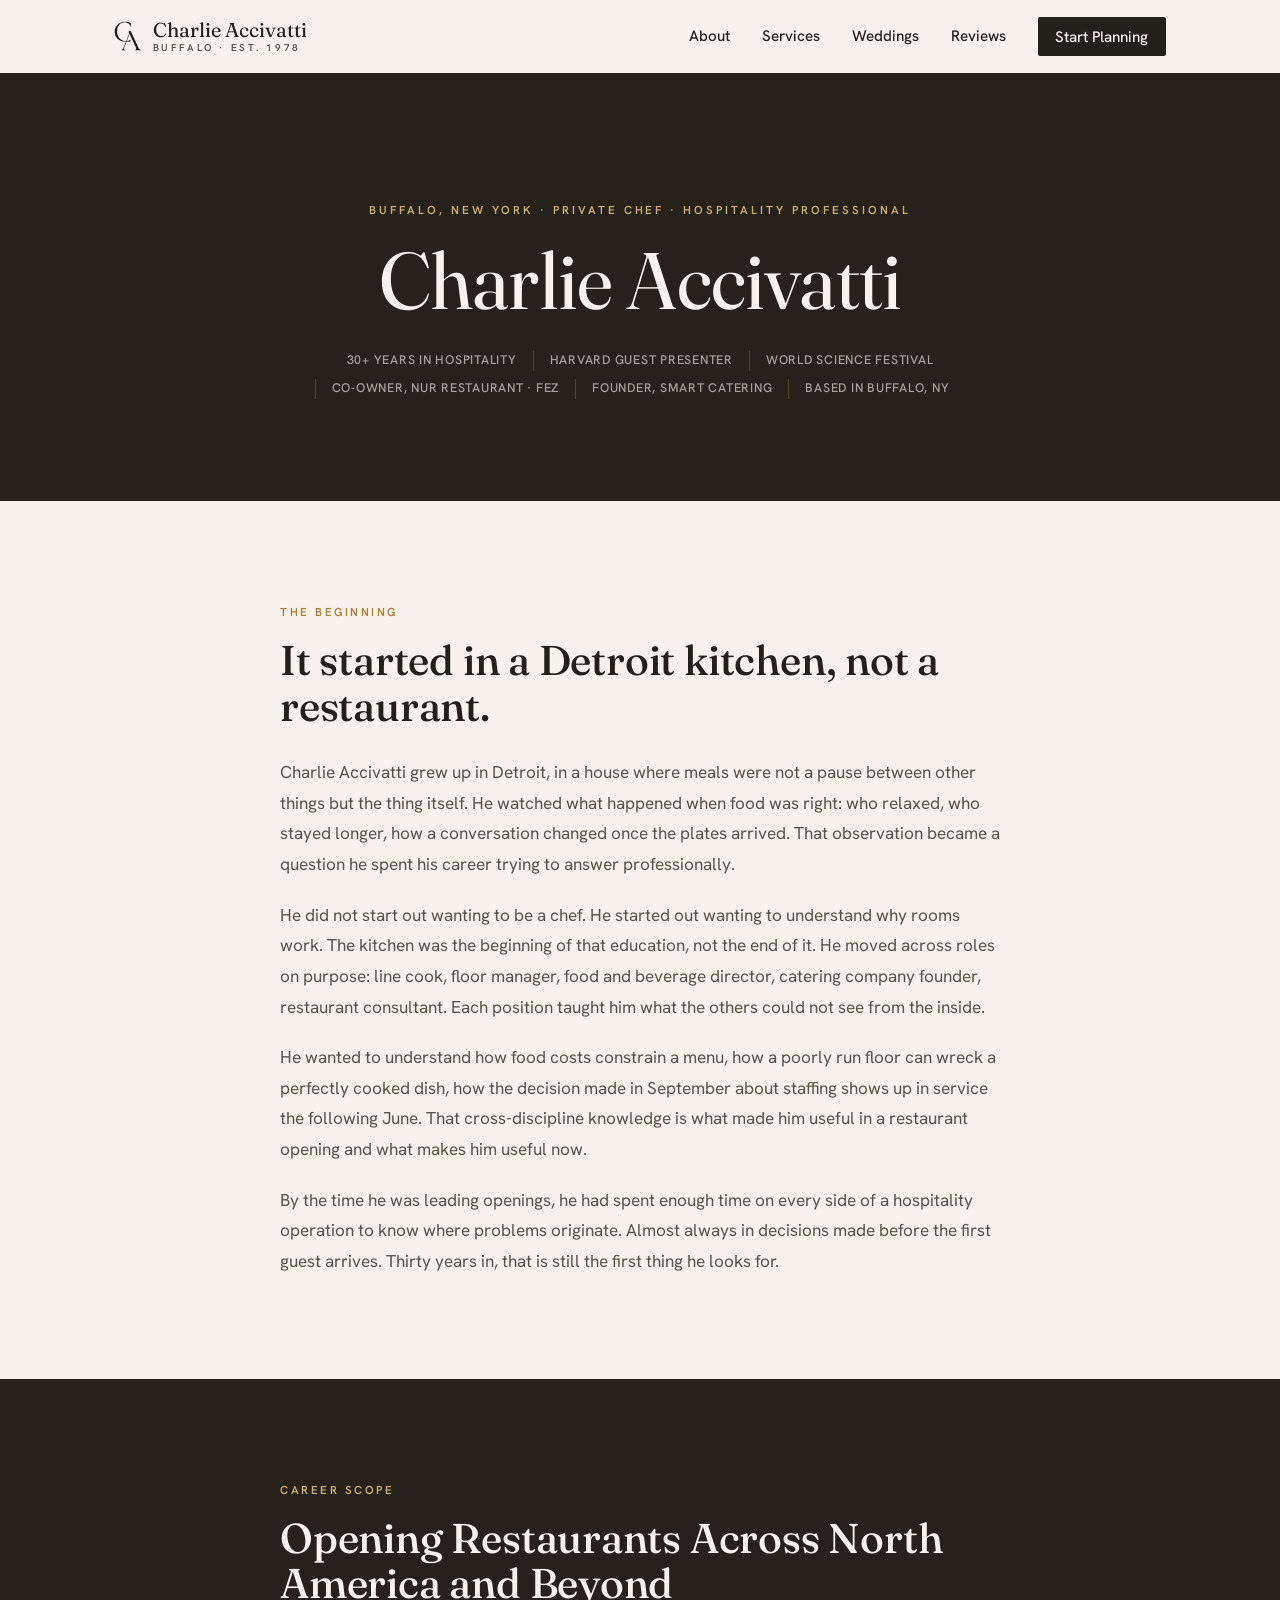
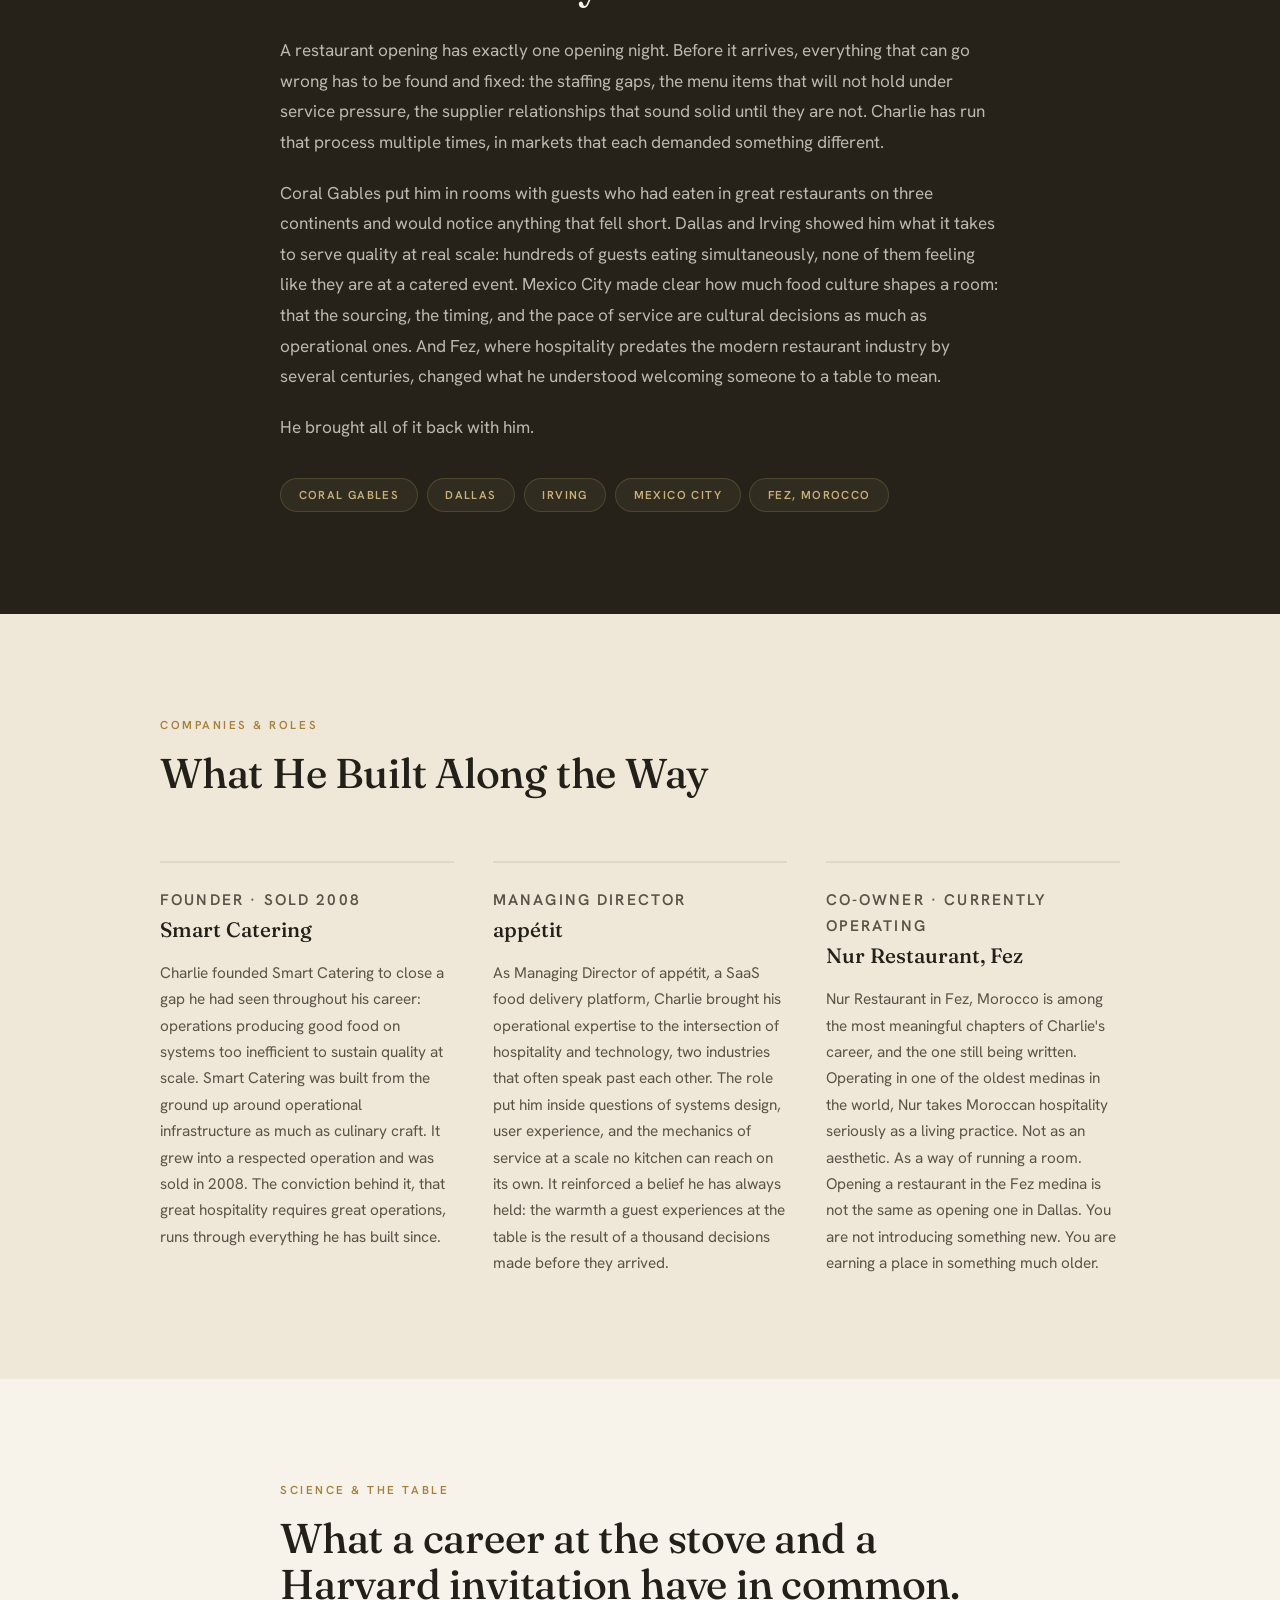
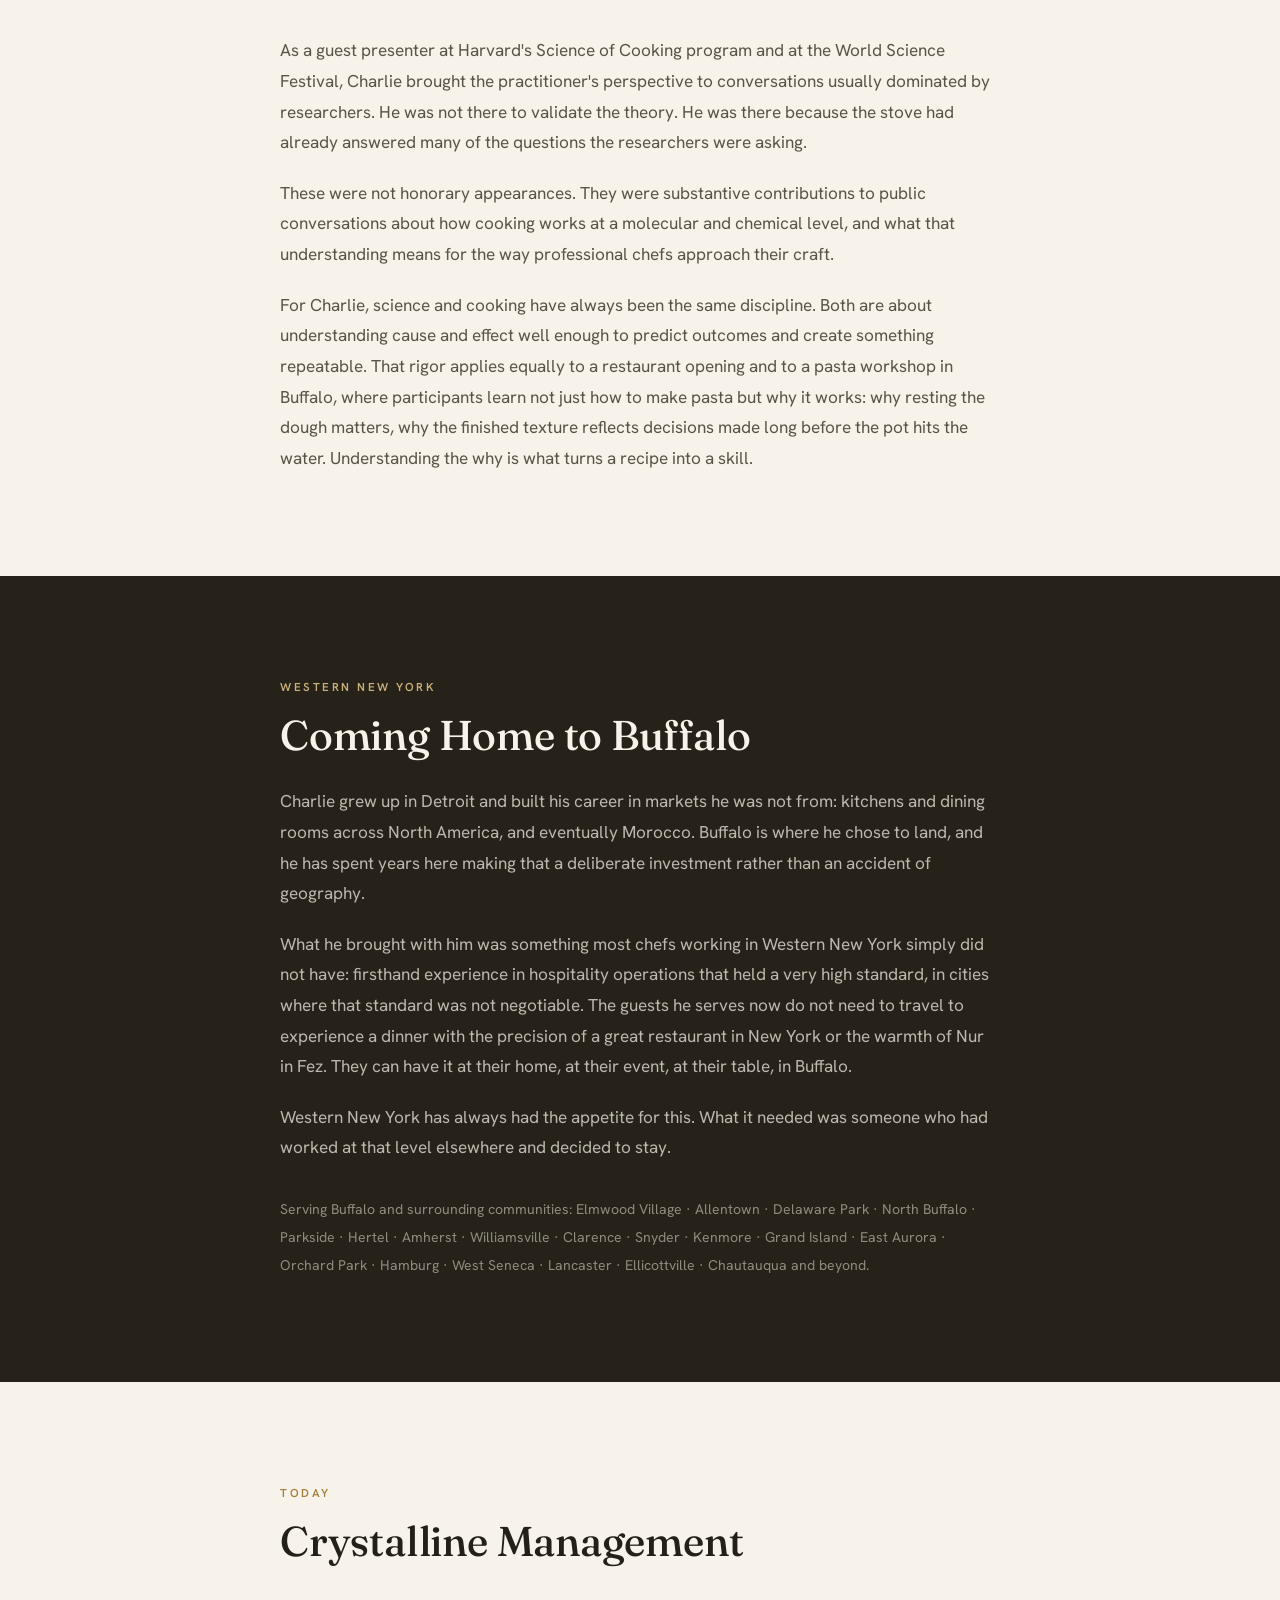
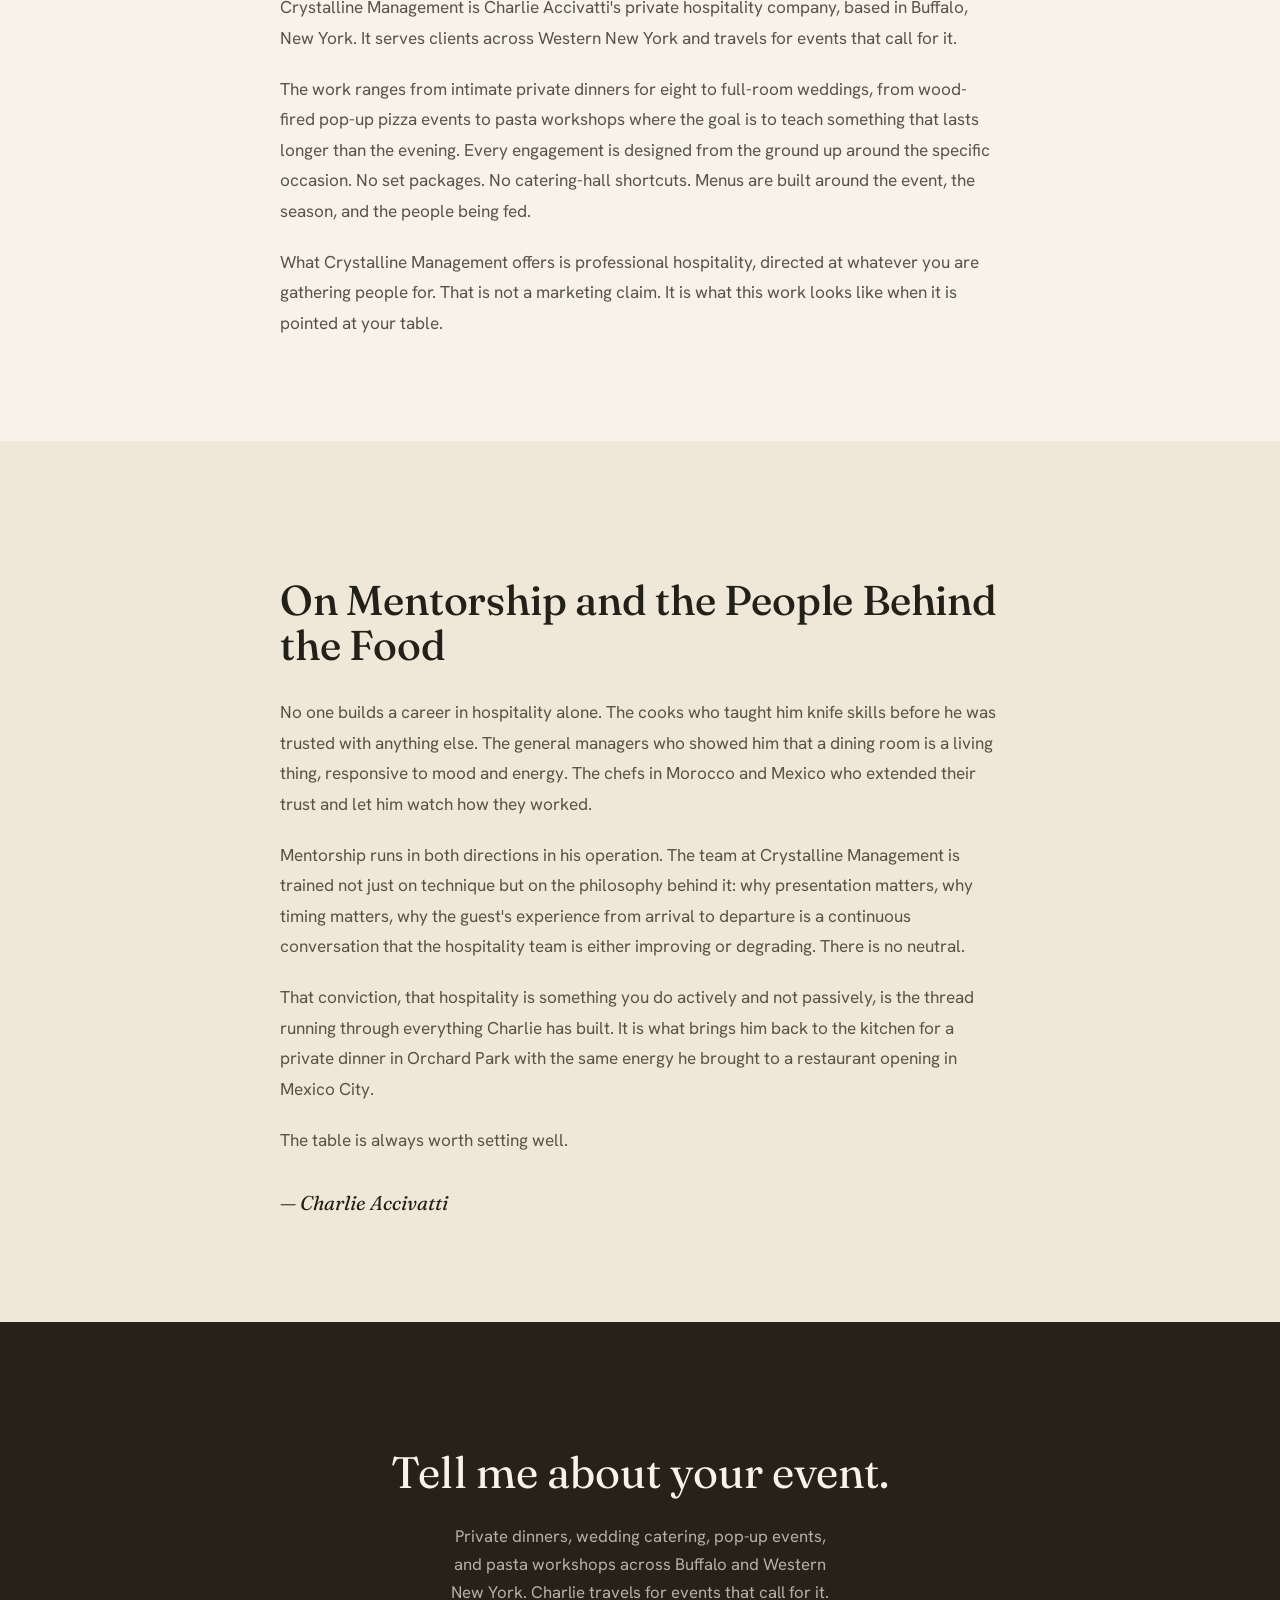
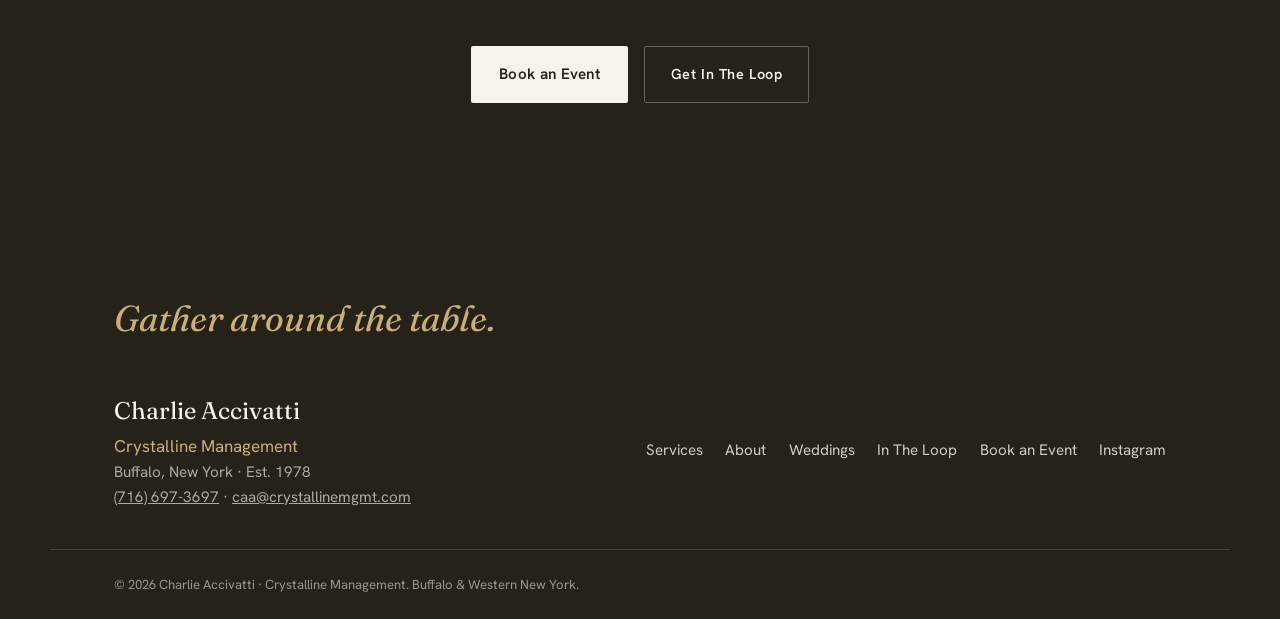
==== commit 0a12e37d: "Reduce "thirty years" saturation across all pages Kept: trust strip credentials, the lede, the about" ====
--- a/about.html
+++ b/about.html
@@ -266,7 +266,7 @@
         <p class="ab-label reveal">The Beginning</p>
         <h2 class="ab-h2 reveal" id="ab-origin-title">It started in a Detroit kitchen, not a restaurant.</h2>
         <div class="ab-body reveal">
-          <p>Charlie Accivatti grew up in Detroit, in a house where meals were not a pause between other things but the thing itself. He watched what happened when food was right: who relaxed, who stayed longer, how a conversation changed once the plates arrived. That observation became a question he spent thirty years trying to answer professionally.</p>
+          <p>Charlie Accivatti grew up in Detroit, in a house where meals were not a pause between other things but the thing itself. He watched what happened when food was right: who relaxed, who stayed longer, how a conversation changed once the plates arrived. That observation became a question he spent his career trying to answer professionally.</p>
           <p>He did not start out wanting to be a chef. He started out wanting to understand why rooms work. The kitchen was the beginning of that education, not the end of it. He moved across roles on purpose: line cook, floor manager, food and beverage director, catering company founder, restaurant consultant. Each position taught him what the others could not see from the inside.</p>
           <p>He wanted to understand how food costs constrain a menu, how a poorly run floor can wreck a perfectly cooked dish, how the decision made in September about staffing shows up in service the following June. That cross-discipline knowledge is what made him useful in a restaurant opening and what makes him useful now.</p>
           <p>By the time he was leading openings, he had spent enough time on every side of a hospitality operation to know where problems originate. Almost always in decisions made before the first guest arrives. Thirty years in, that is still the first thing he looks for.</p>
@@ -323,9 +323,9 @@
     <section class="ab-section" aria-labelledby="ab-thought-title">
       <div class="ab-inner">
         <p class="ab-label reveal">Science &amp; the Table</p>
-        <h2 class="ab-h2 reveal" id="ab-thought-title">What thirty years at the stove and a Harvard invitation have in common.</h2>
-        <div class="ab-body reveal">
-          <p>As a guest presenter at Harvard's Science of Cooking program and at the World Science Festival, Charlie brought the practitioner's perspective to conversations usually dominated by researchers. He was not there to validate the theory. He was there because thirty years at the stove had already answered many of the questions the researchers were asking.</p>
+        <h2 class="ab-h2 reveal" id="ab-thought-title">What a career at the stove and a Harvard invitation have in common.</h2>
+        <div class="ab-body reveal">
+          <p>As a guest presenter at Harvard's Science of Cooking program and at the World Science Festival, Charlie brought the practitioner's perspective to conversations usually dominated by researchers. He was not there to validate the theory. He was there because the stove had already answered many of the questions the researchers were asking.</p>
           <p>These were not honorary appearances. They were substantive contributions to public conversations about how cooking works at a molecular and chemical level, and what that understanding means for the way professional chefs approach their craft.</p>
           <p>For Charlie, science and cooking have always been the same discipline. Both are about understanding cause and effect well enough to predict outcomes and create something repeatable. That rigor applies equally to a restaurant opening and to a pasta workshop in Buffalo, where participants learn not just how to make pasta but why it works: why resting the dough matters, why the finished texture reflects decisions made long before the pot hits the water. Understanding the why is what turns a recipe into a skill.</p>
         </div>
@@ -354,7 +354,7 @@
         <div class="ab-body reveal">
           <p>Crystalline Management is Charlie Accivatti's private hospitality company, based in Buffalo, New York. It serves clients across Western New York and travels for events that call for it.</p>
           <p>The work ranges from intimate private dinners for eight to full-room weddings, from wood-fired pop-up pizza events to pasta workshops where the goal is to teach something that lasts longer than the evening. Every engagement is designed from the ground up around the specific occasion. No set packages. No catering-hall shortcuts. Menus are built around the event, the season, and the people being fed.</p>
-          <p>What Crystalline Management offers is thirty years of professional hospitality, directed at whatever you are gathering people for. That is not a marketing claim. It is what thirty years of doing this work looks like when it is pointed at your table.</p>
+          <p>What Crystalline Management offers is professional hospitality, directed at whatever you are gathering people for. That is not a marketing claim. It is what this work looks like when it is pointed at your table.</p>
         </div>
       </div>
     </section>
@@ -365,9 +365,9 @@
         <p class="ab-label reveal">Philosophy</p>
         <h2 class="ab-h2 reveal" id="ab-mentorship-title">On Mentorship and the People Behind the Food</h2>
         <div class="ab-body reveal">
-          <p>No one builds thirty years in hospitality alone. The cooks who taught him knife skills before he was trusted with anything else. The general managers who showed him that a dining room is a living thing, responsive to mood and energy. The chefs in Morocco and Mexico who extended their trust and let him watch how they worked.</p>
+          <p>No one builds a career in hospitality alone. The cooks who taught him knife skills before he was trusted with anything else. The general managers who showed him that a dining room is a living thing, responsive to mood and energy. The chefs in Morocco and Mexico who extended their trust and let him watch how they worked.</p>
           <p>Mentorship runs in both directions in his operation. The team at Crystalline Management is trained not just on technique but on the philosophy behind it: why presentation matters, why timing matters, why the guest's experience from arrival to departure is a continuous conversation that the hospitality team is either improving or degrading. There is no neutral.</p>
-          <p>That conviction, that hospitality is something you do actively and not passively, is the thread connecting everything Charlie has built over thirty years. It is what brings him back to the kitchen for a private dinner in Orchard Park with the same energy he brought to a restaurant opening in Mexico City.</p>
+          <p>That conviction, that hospitality is something you do actively and not passively, is the thread running through everything Charlie has built. It is what brings him back to the kitchen for a private dinner in Orchard Park with the same energy he brought to a restaurant opening in Mexico City.</p>
           <p>The table is always worth setting well.</p>
         </div>
         <p class="signature reveal">— Charlie Accivatti</p>
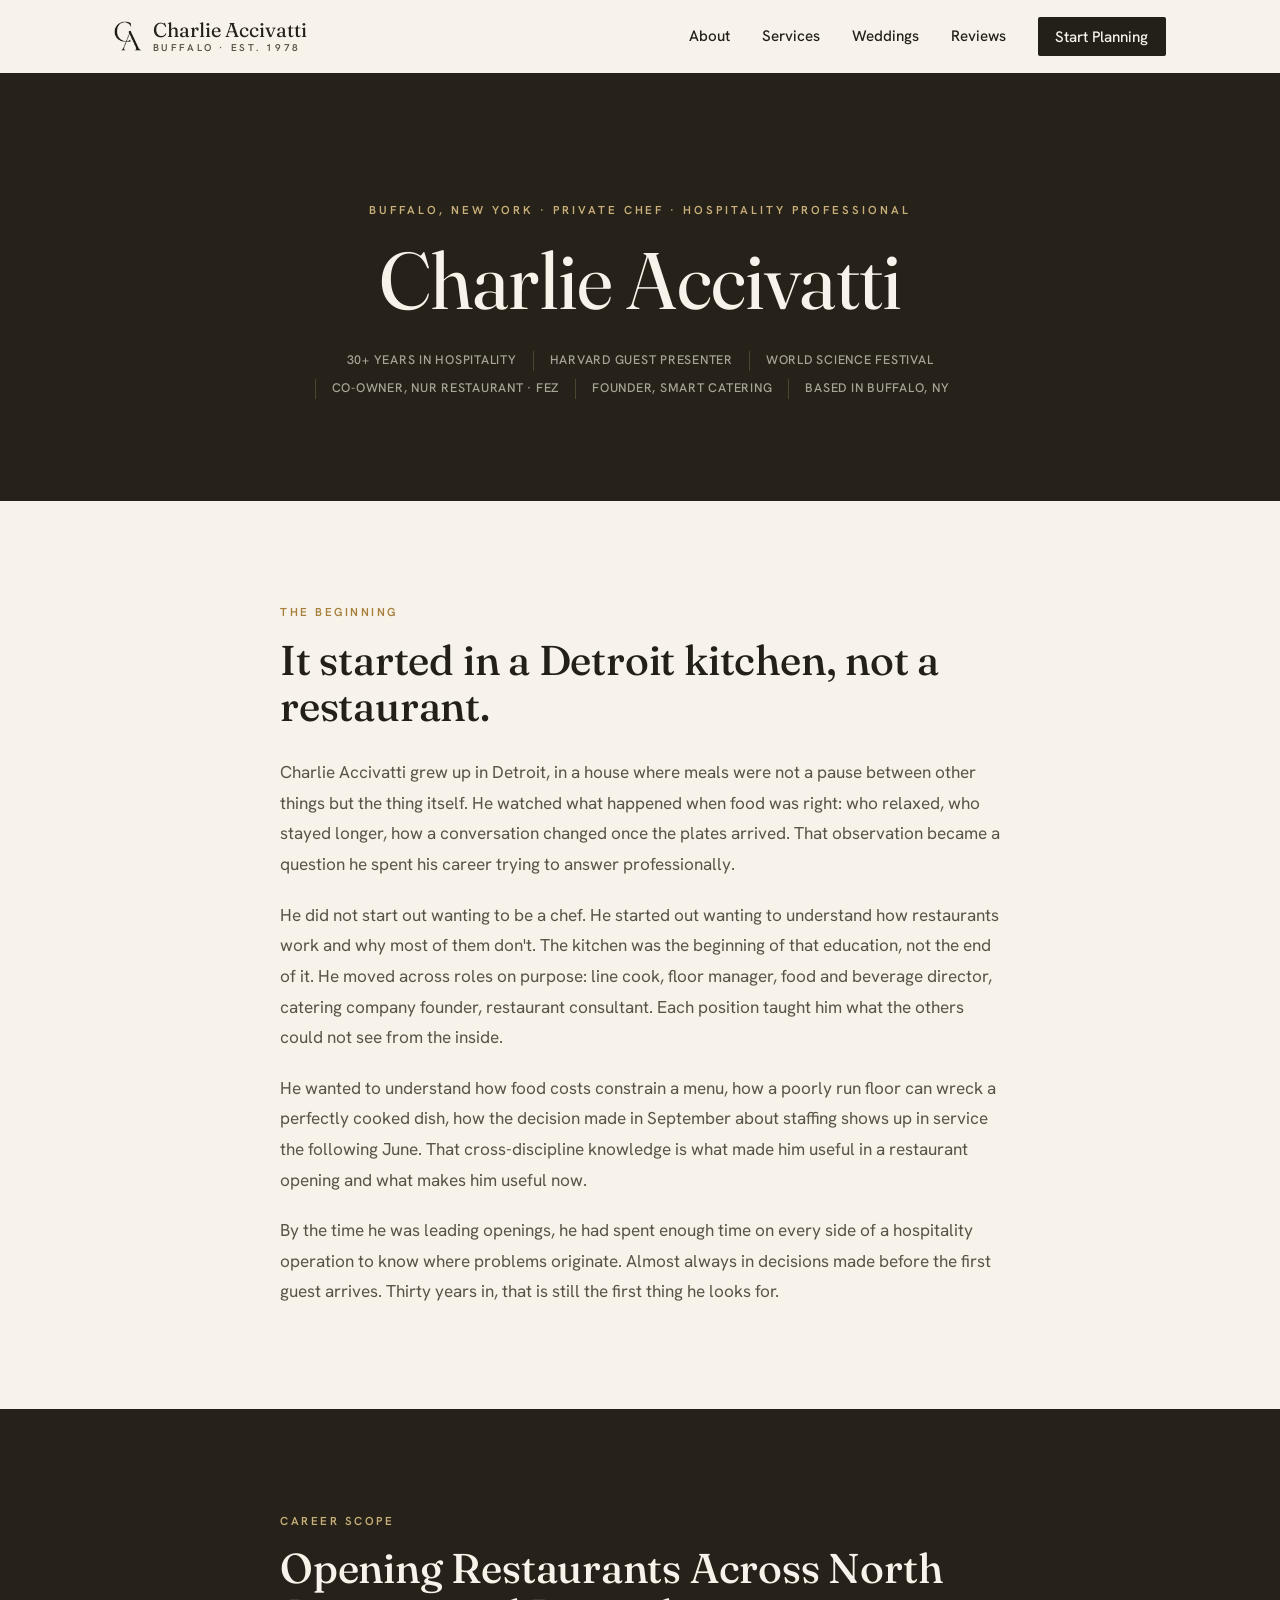
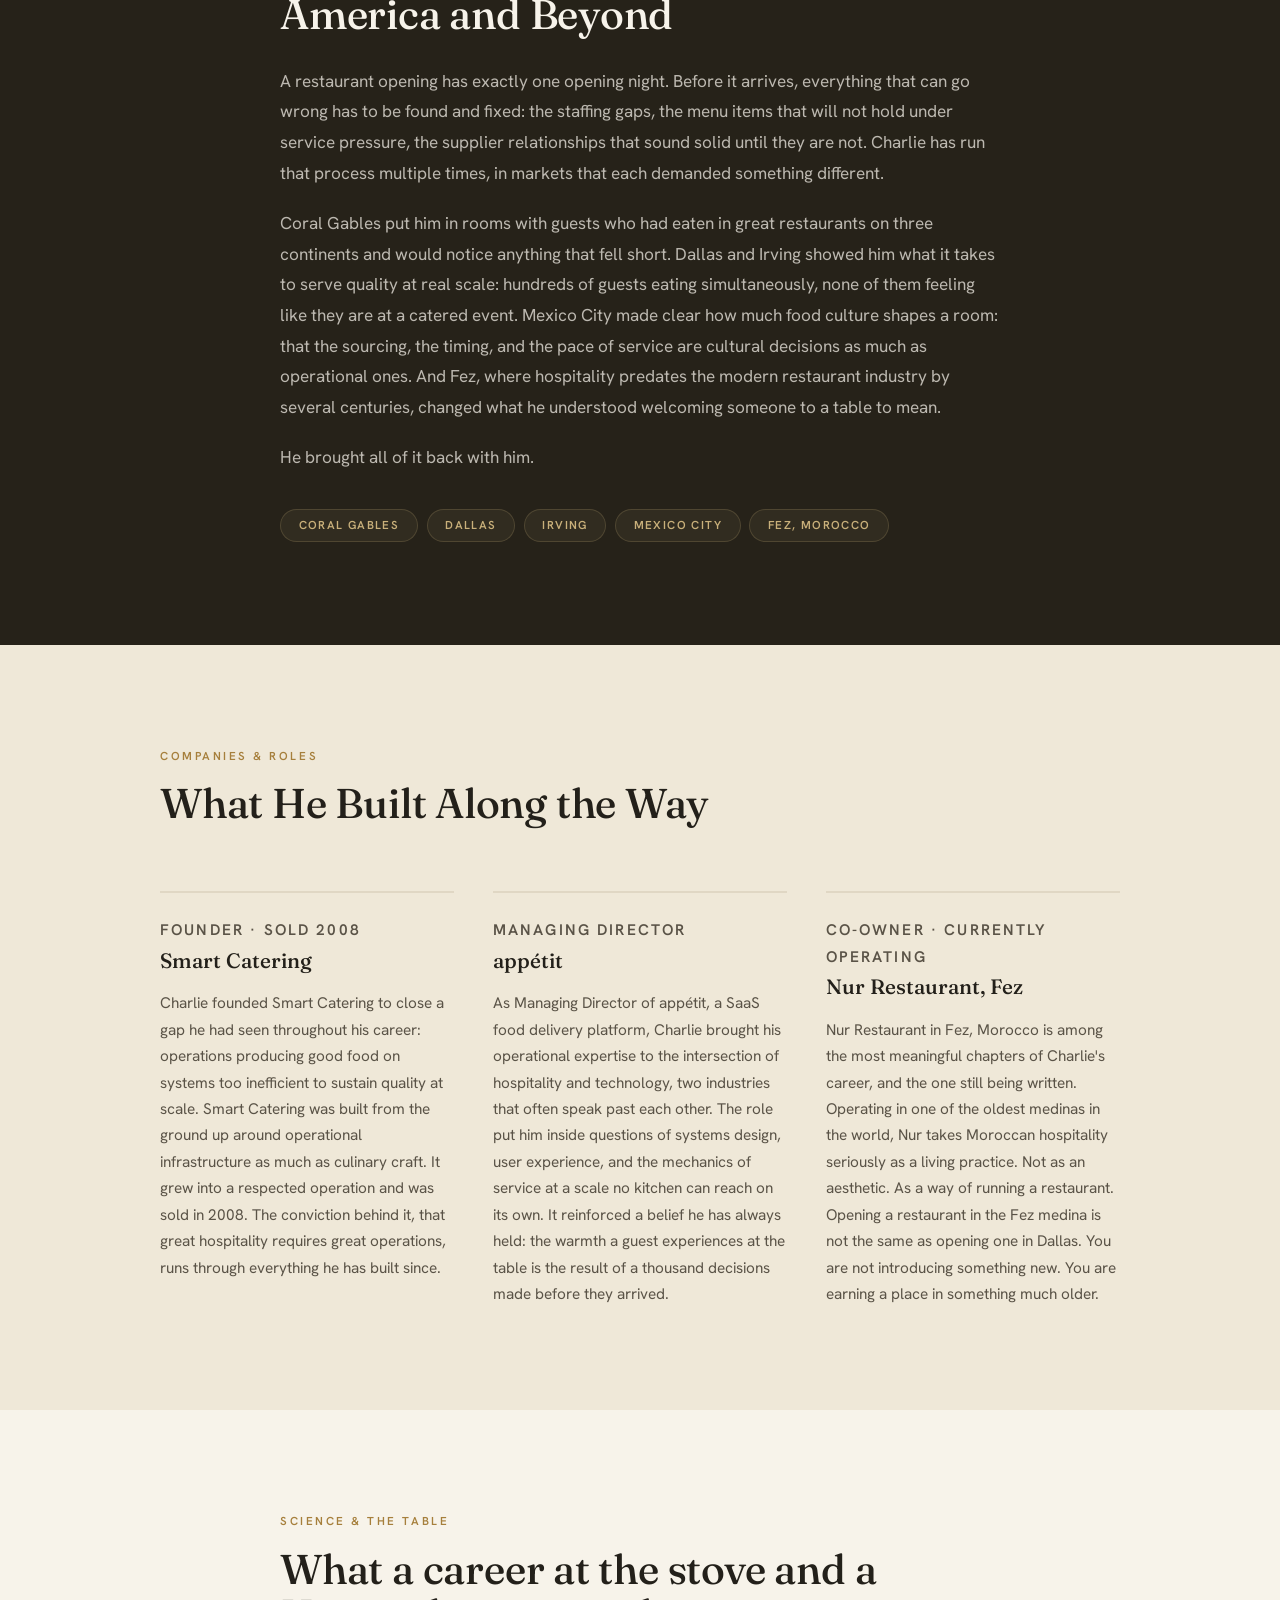
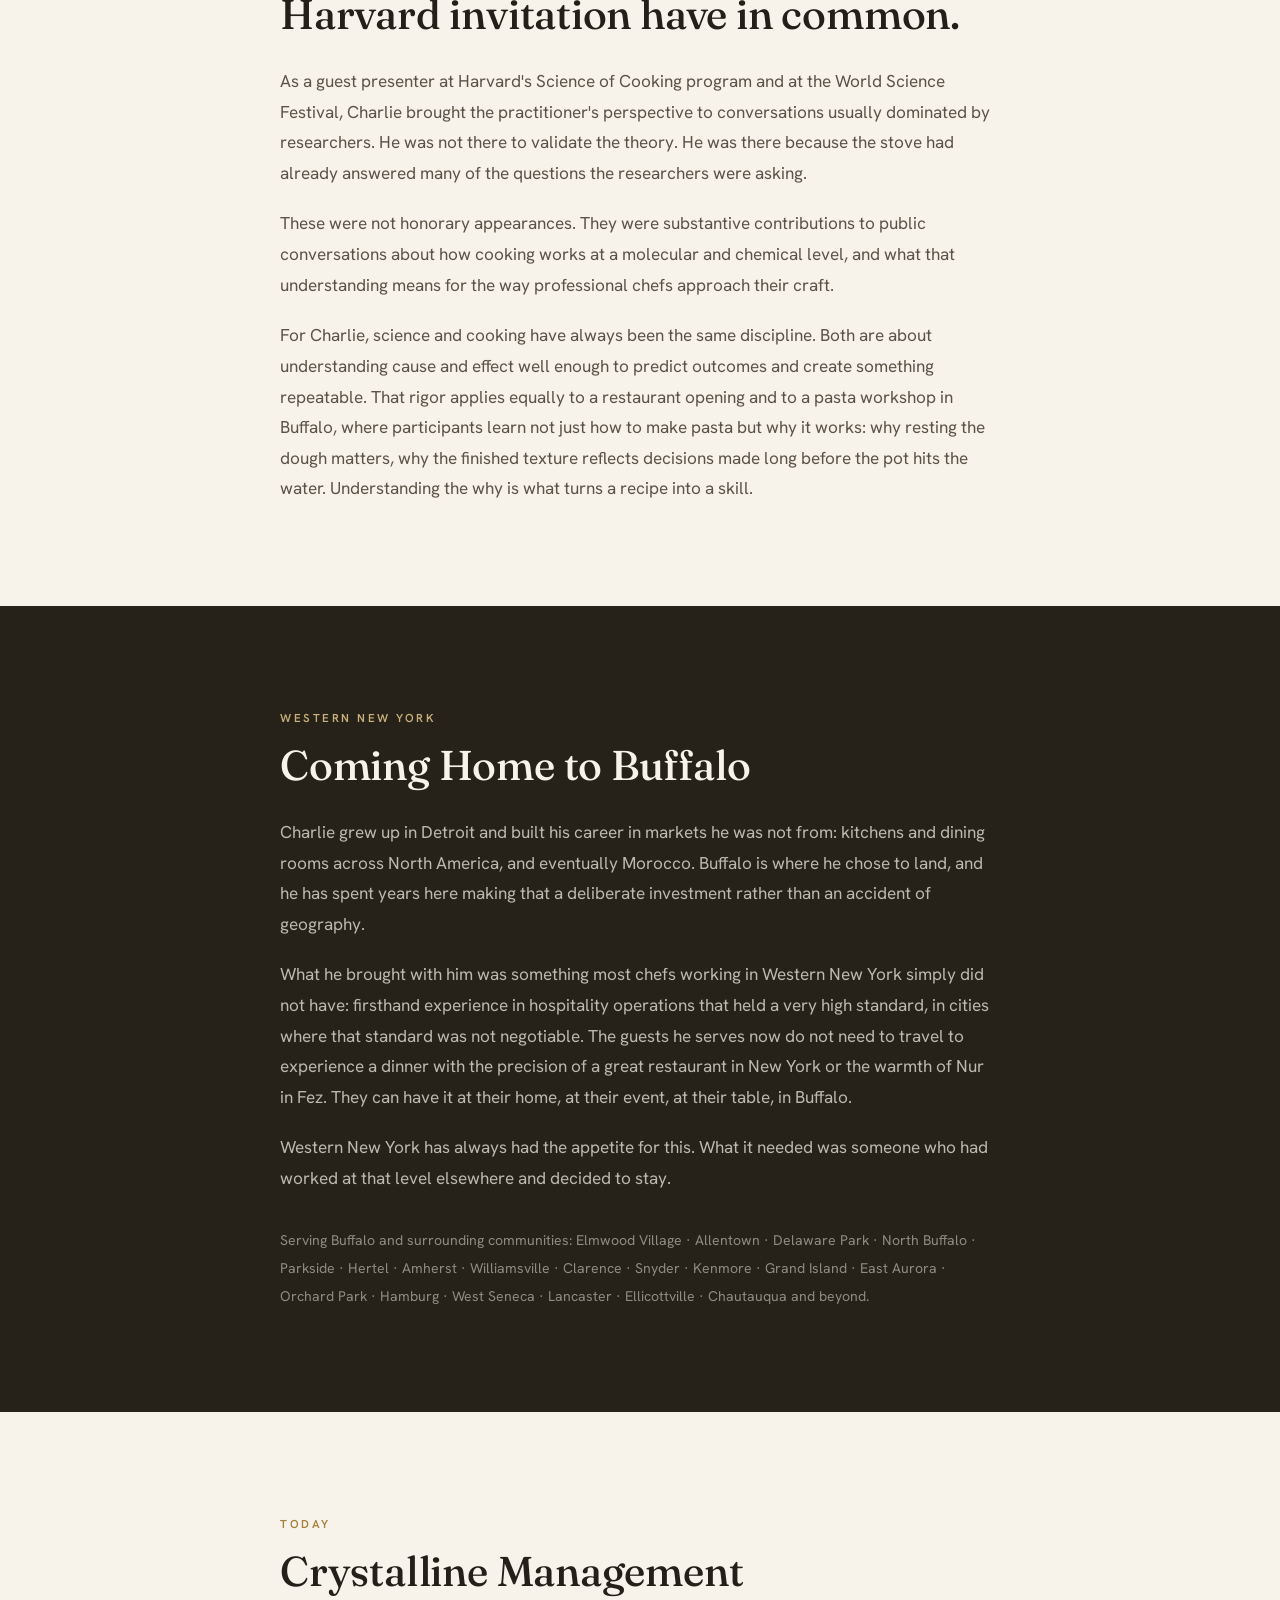
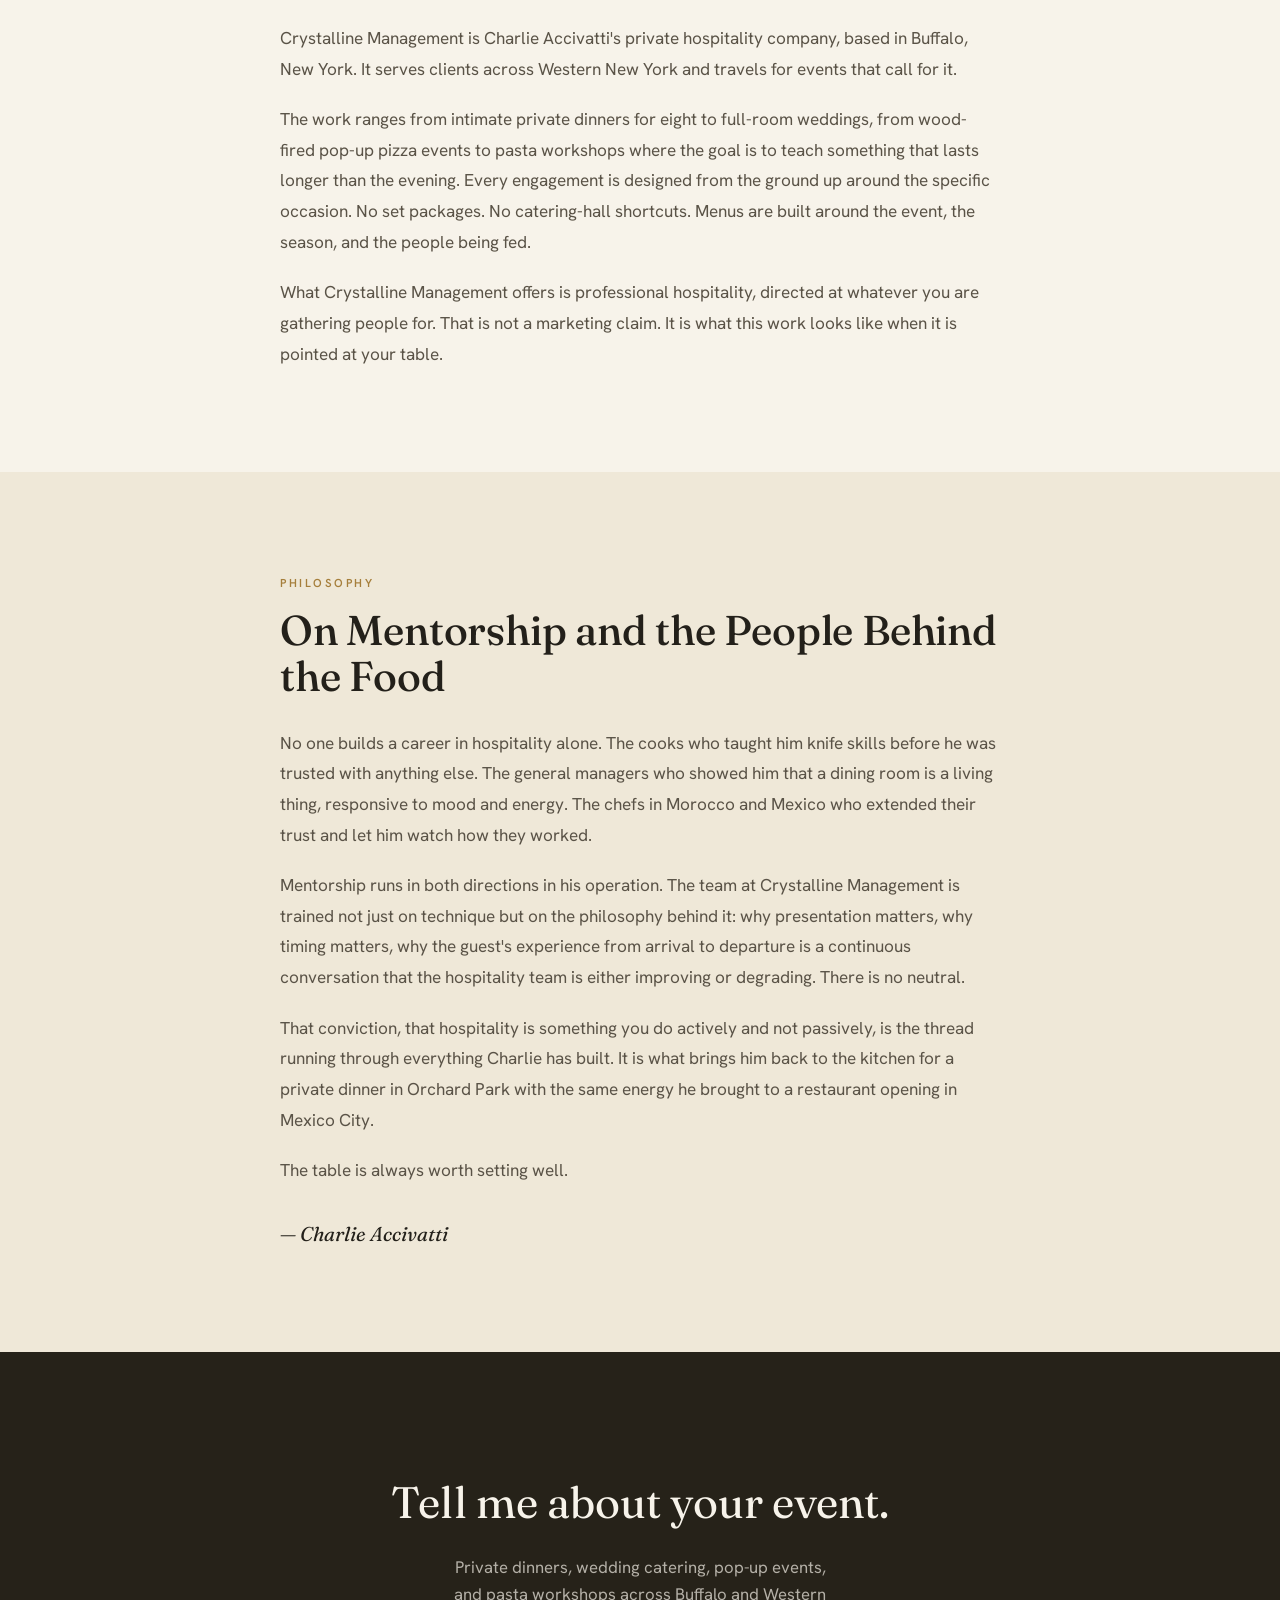
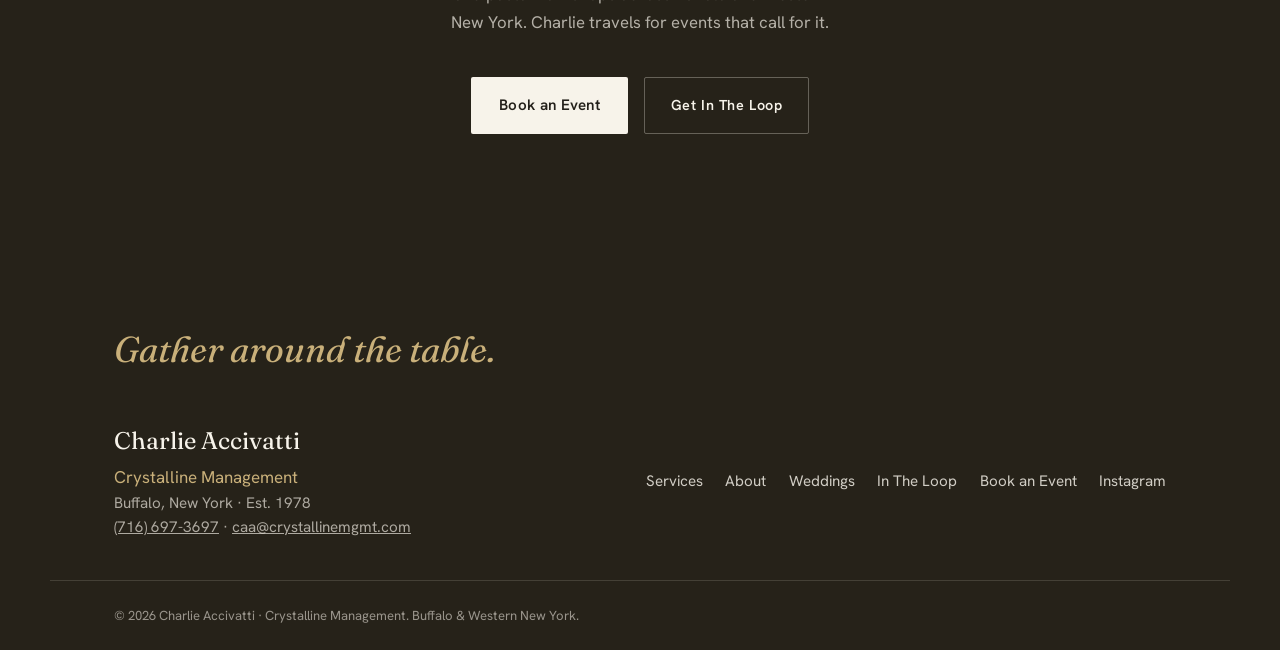
==== commit 7ee8d84c: "Remove "room/rooms" AI-speak throughout Changed: "run rooms" / "rooms work" / "a room that needs to " ====
--- a/about.html
+++ b/about.html
@@ -267,7 +267,7 @@
         <h2 class="ab-h2 reveal" id="ab-origin-title">It started in a Detroit kitchen, not a restaurant.</h2>
         <div class="ab-body reveal">
           <p>Charlie Accivatti grew up in Detroit, in a house where meals were not a pause between other things but the thing itself. He watched what happened when food was right: who relaxed, who stayed longer, how a conversation changed once the plates arrived. That observation became a question he spent his career trying to answer professionally.</p>
-          <p>He did not start out wanting to be a chef. He started out wanting to understand why rooms work. The kitchen was the beginning of that education, not the end of it. He moved across roles on purpose: line cook, floor manager, food and beverage director, catering company founder, restaurant consultant. Each position taught him what the others could not see from the inside.</p>
+          <p>He did not start out wanting to be a chef. He started out wanting to understand how restaurants work and why most of them don't. The kitchen was the beginning of that education, not the end of it. He moved across roles on purpose: line cook, floor manager, food and beverage director, catering company founder, restaurant consultant. Each position taught him what the others could not see from the inside.</p>
           <p>He wanted to understand how food costs constrain a menu, how a poorly run floor can wreck a perfectly cooked dish, how the decision made in September about staffing shows up in service the following June. That cross-discipline knowledge is what made him useful in a restaurant opening and what makes him useful now.</p>
           <p>By the time he was leading openings, he had spent enough time on every side of a hospitality operation to know where problems originate. Almost always in decisions made before the first guest arrives. Thirty years in, that is still the first thing he looks for.</p>
         </div>
@@ -313,7 +313,7 @@
           <div class="ab-venture reveal">
             <p class="ab-venture-role">Co-Owner &middot; Currently Operating</p>
             <h3 class="ab-venture-name">Nur Restaurant, Fez</h3>
-            <p>Nur Restaurant in Fez, Morocco is among the most meaningful chapters of Charlie's career, and the one still being written. Operating in one of the oldest medinas in the world, Nur takes Moroccan hospitality seriously as a living practice. Not as an aesthetic. As a way of running a room. Opening a restaurant in the Fez medina is not the same as opening one in Dallas. You are not introducing something new. You are earning a place in something much older.</p>
+            <p>Nur Restaurant in Fez, Morocco is among the most meaningful chapters of Charlie's career, and the one still being written. Operating in one of the oldest medinas in the world, Nur takes Moroccan hospitality seriously as a living practice. Not as an aesthetic. As a way of running a restaurant. Opening a restaurant in the Fez medina is not the same as opening one in Dallas. You are not introducing something new. You are earning a place in something much older.</p>
           </div>
         </div>
       </div>
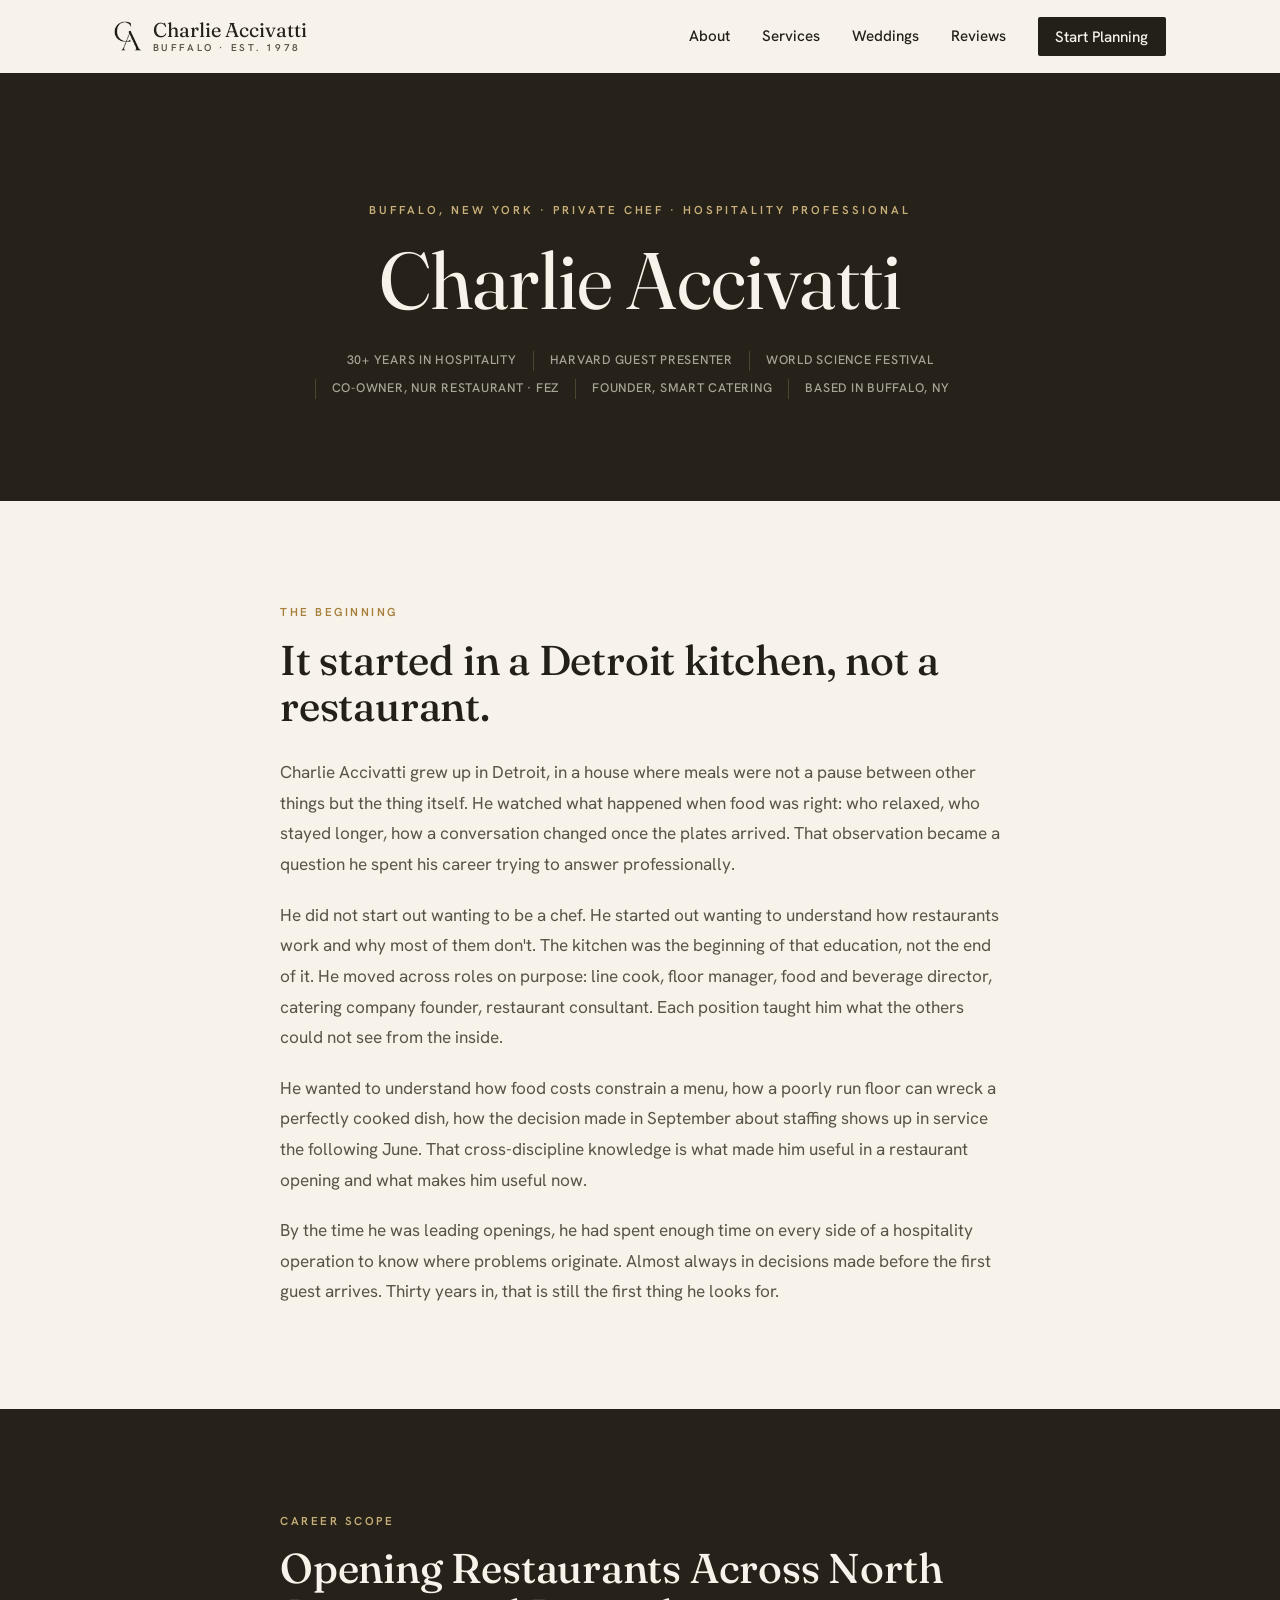
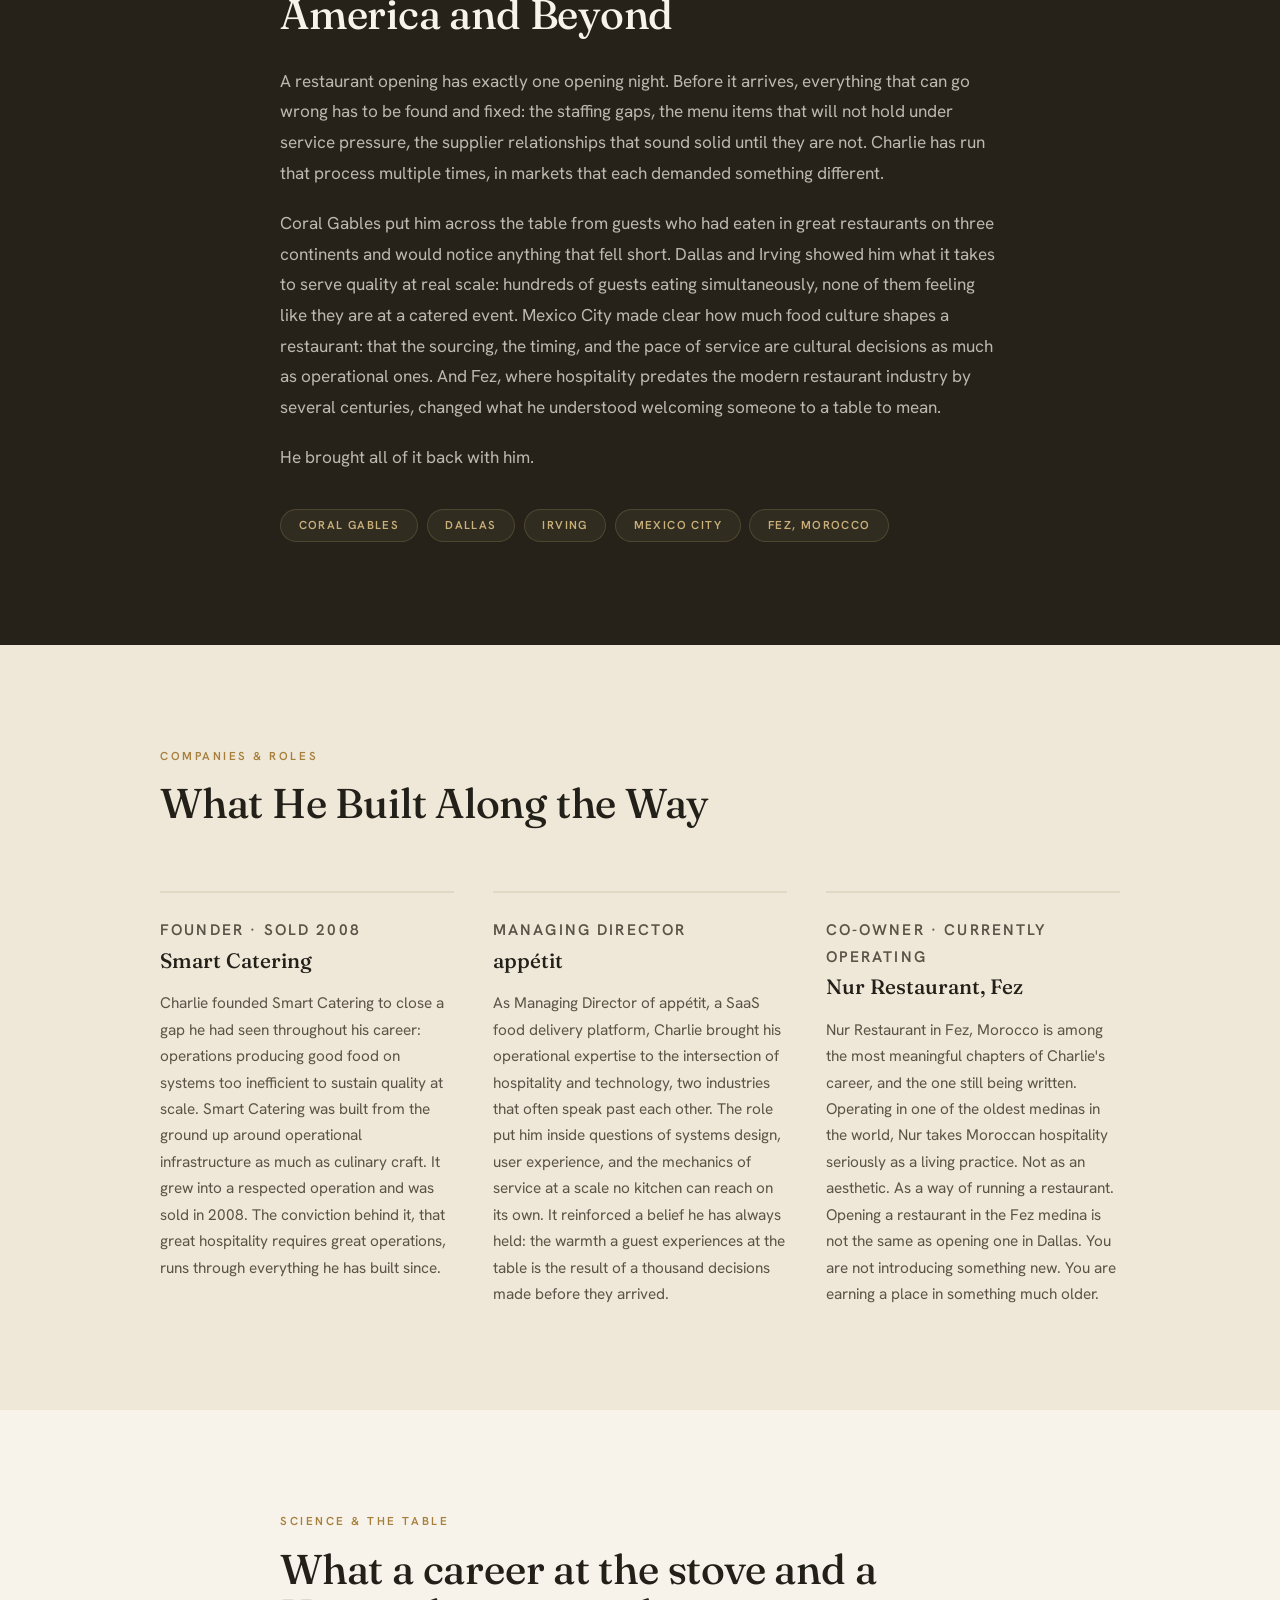
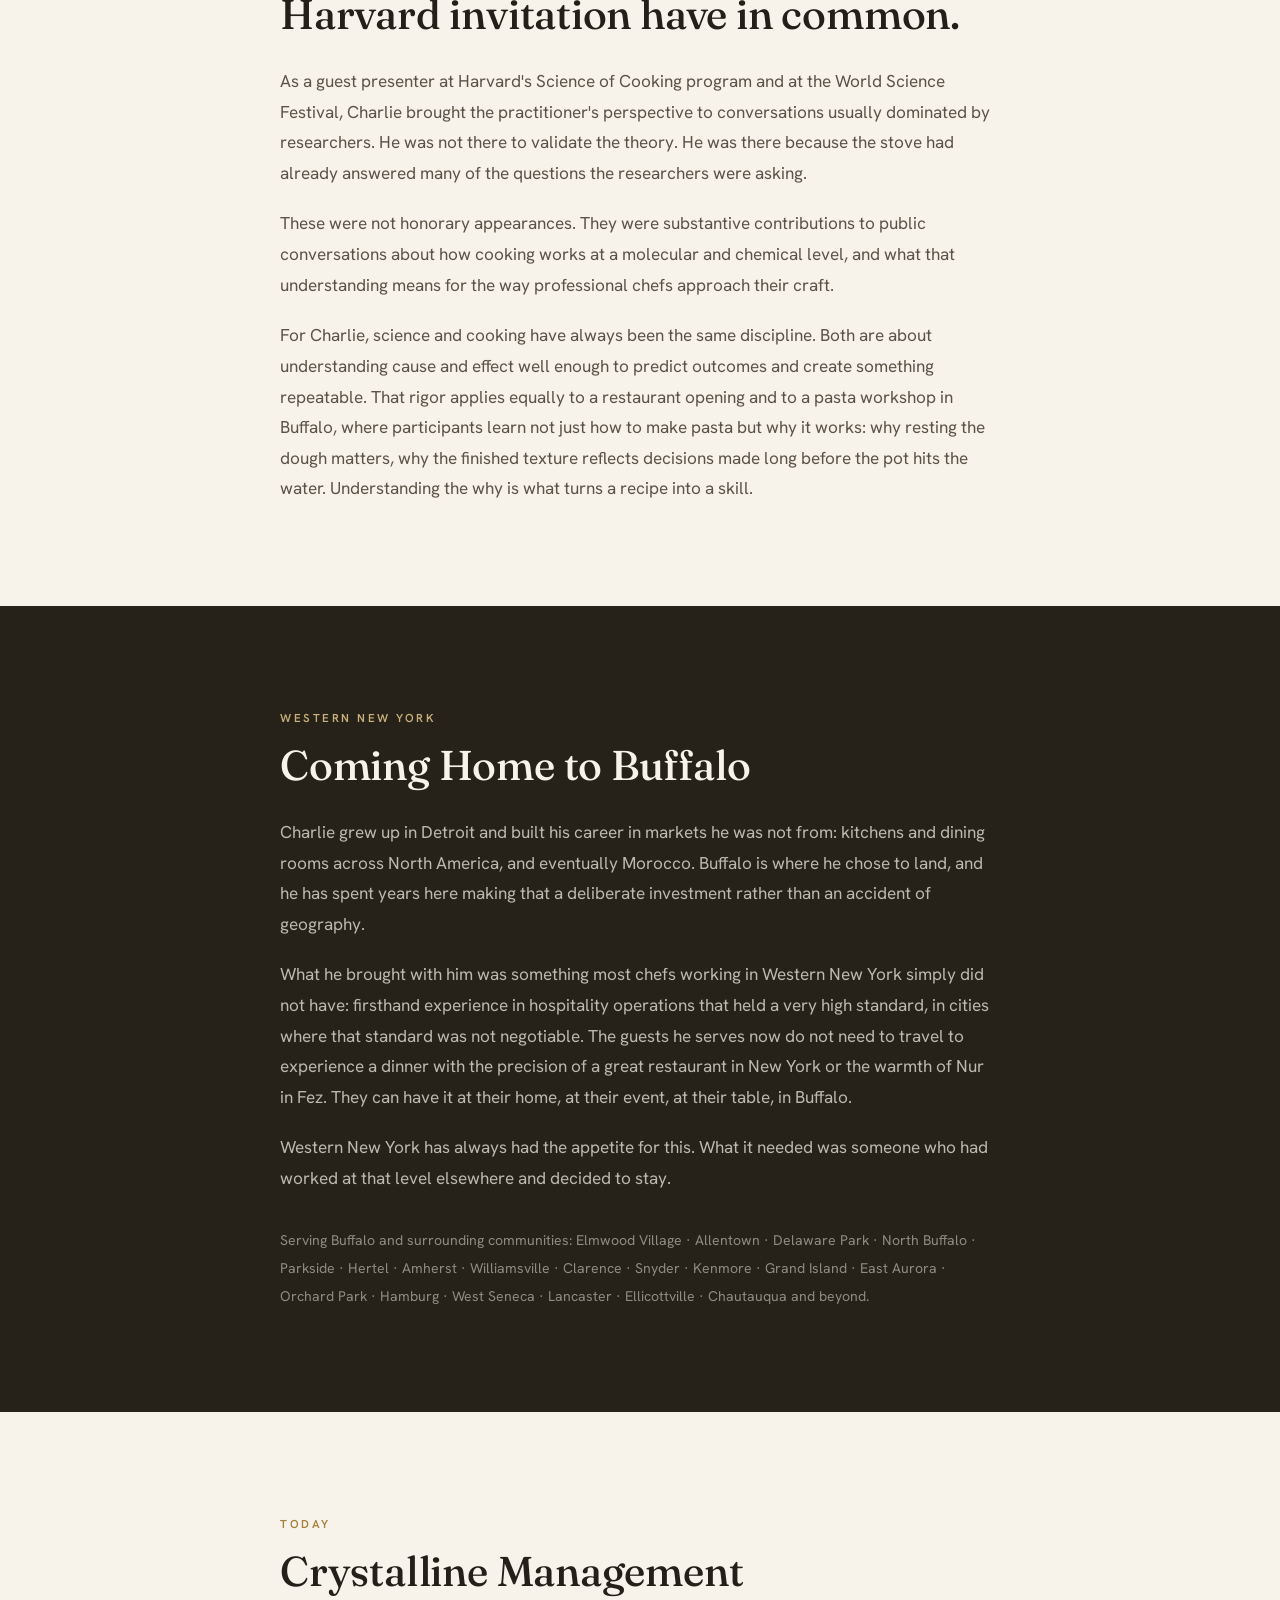
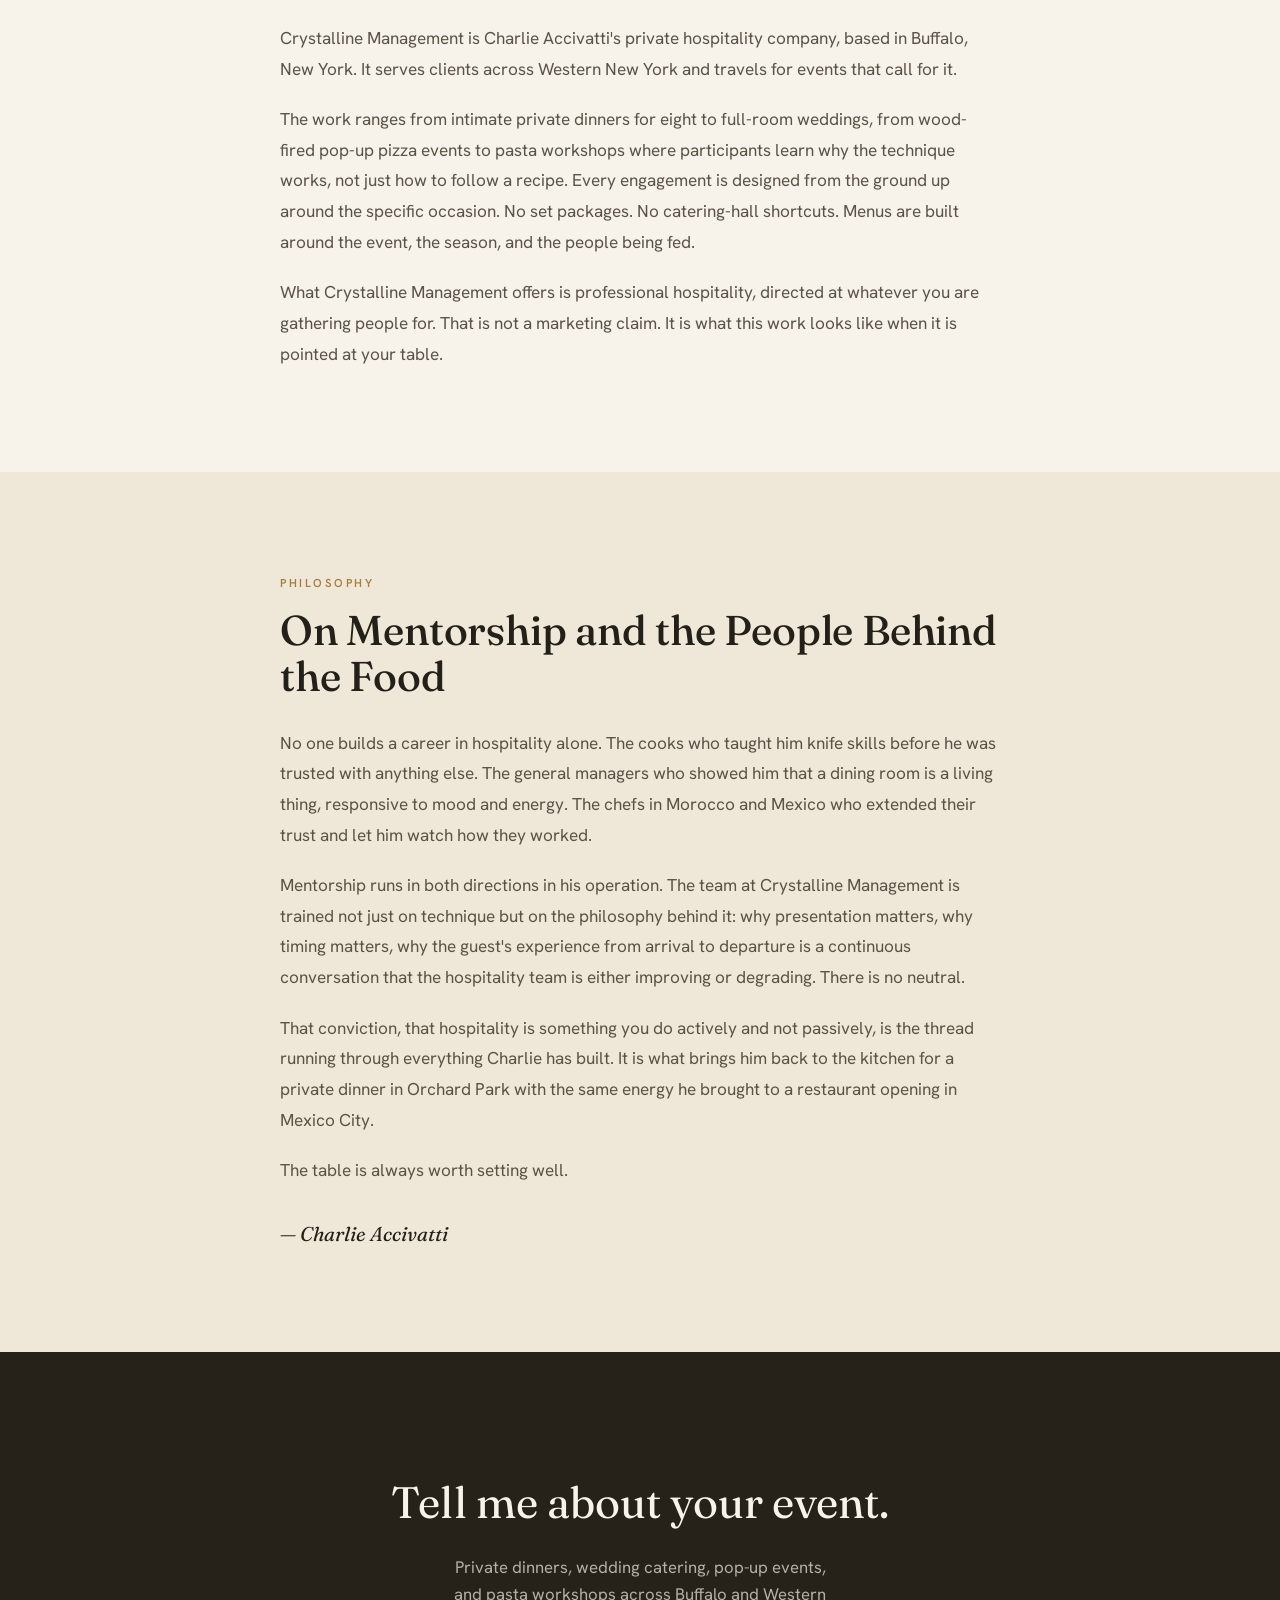
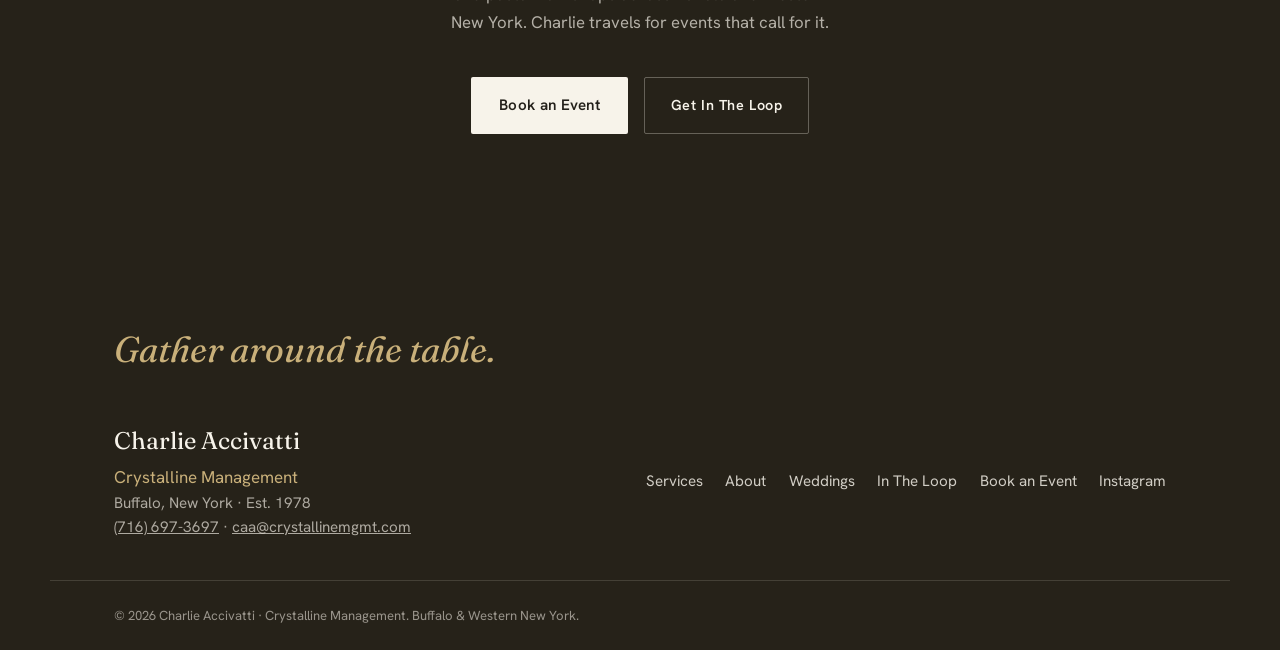
==== commit aa0ac81c: "Hospitality leadership filter: replace claims with execution language index.html: - Pasta card: "slo" ====
--- a/about.html
+++ b/about.html
@@ -281,7 +281,7 @@
         <h2 class="ab-h2 reveal" id="ab-scope-title">Opening Restaurants Across North America and Beyond</h2>
         <div class="ab-body reveal">
           <p>A restaurant opening has exactly one opening night. Before it arrives, everything that can go wrong has to be found and fixed: the staffing gaps, the menu items that will not hold under service pressure, the supplier relationships that sound solid until they are not. Charlie has run that process multiple times, in markets that each demanded something different.</p>
-          <p>Coral Gables put him in rooms with guests who had eaten in great restaurants on three continents and would notice anything that fell short. Dallas and Irving showed him what it takes to serve quality at real scale: hundreds of guests eating simultaneously, none of them feeling like they are at a catered event. Mexico City made clear how much food culture shapes a room: that the sourcing, the timing, and the pace of service are cultural decisions as much as operational ones. And Fez, where hospitality predates the modern restaurant industry by several centuries, changed what he understood welcoming someone to a table to mean.</p>
+          <p>Coral Gables put him across the table from guests who had eaten in great restaurants on three continents and would notice anything that fell short. Dallas and Irving showed him what it takes to serve quality at real scale: hundreds of guests eating simultaneously, none of them feeling like they are at a catered event. Mexico City made clear how much food culture shapes a restaurant: that the sourcing, the timing, and the pace of service are cultural decisions as much as operational ones. And Fez, where hospitality predates the modern restaurant industry by several centuries, changed what he understood welcoming someone to a table to mean.</p>
           <p>He brought all of it back with him.</p>
         </div>
         <div class="ab-cities reveal" aria-label="Cities where Charlie has led restaurant openings">
@@ -353,7 +353,7 @@
         <h2 class="ab-h2 reveal" id="ab-co-title">Crystalline Management</h2>
         <div class="ab-body reveal">
           <p>Crystalline Management is Charlie Accivatti's private hospitality company, based in Buffalo, New York. It serves clients across Western New York and travels for events that call for it.</p>
-          <p>The work ranges from intimate private dinners for eight to full-room weddings, from wood-fired pop-up pizza events to pasta workshops where the goal is to teach something that lasts longer than the evening. Every engagement is designed from the ground up around the specific occasion. No set packages. No catering-hall shortcuts. Menus are built around the event, the season, and the people being fed.</p>
+          <p>The work ranges from intimate private dinners for eight to full-room weddings, from wood-fired pop-up pizza events to pasta workshops where participants learn why the technique works, not just how to follow a recipe. Every engagement is designed from the ground up around the specific occasion. No set packages. No catering-hall shortcuts. Menus are built around the event, the season, and the people being fed.</p>
           <p>What Crystalline Management offers is professional hospitality, directed at whatever you are gathering people for. That is not a marketing claim. It is what this work looks like when it is pointed at your table.</p>
         </div>
       </div>
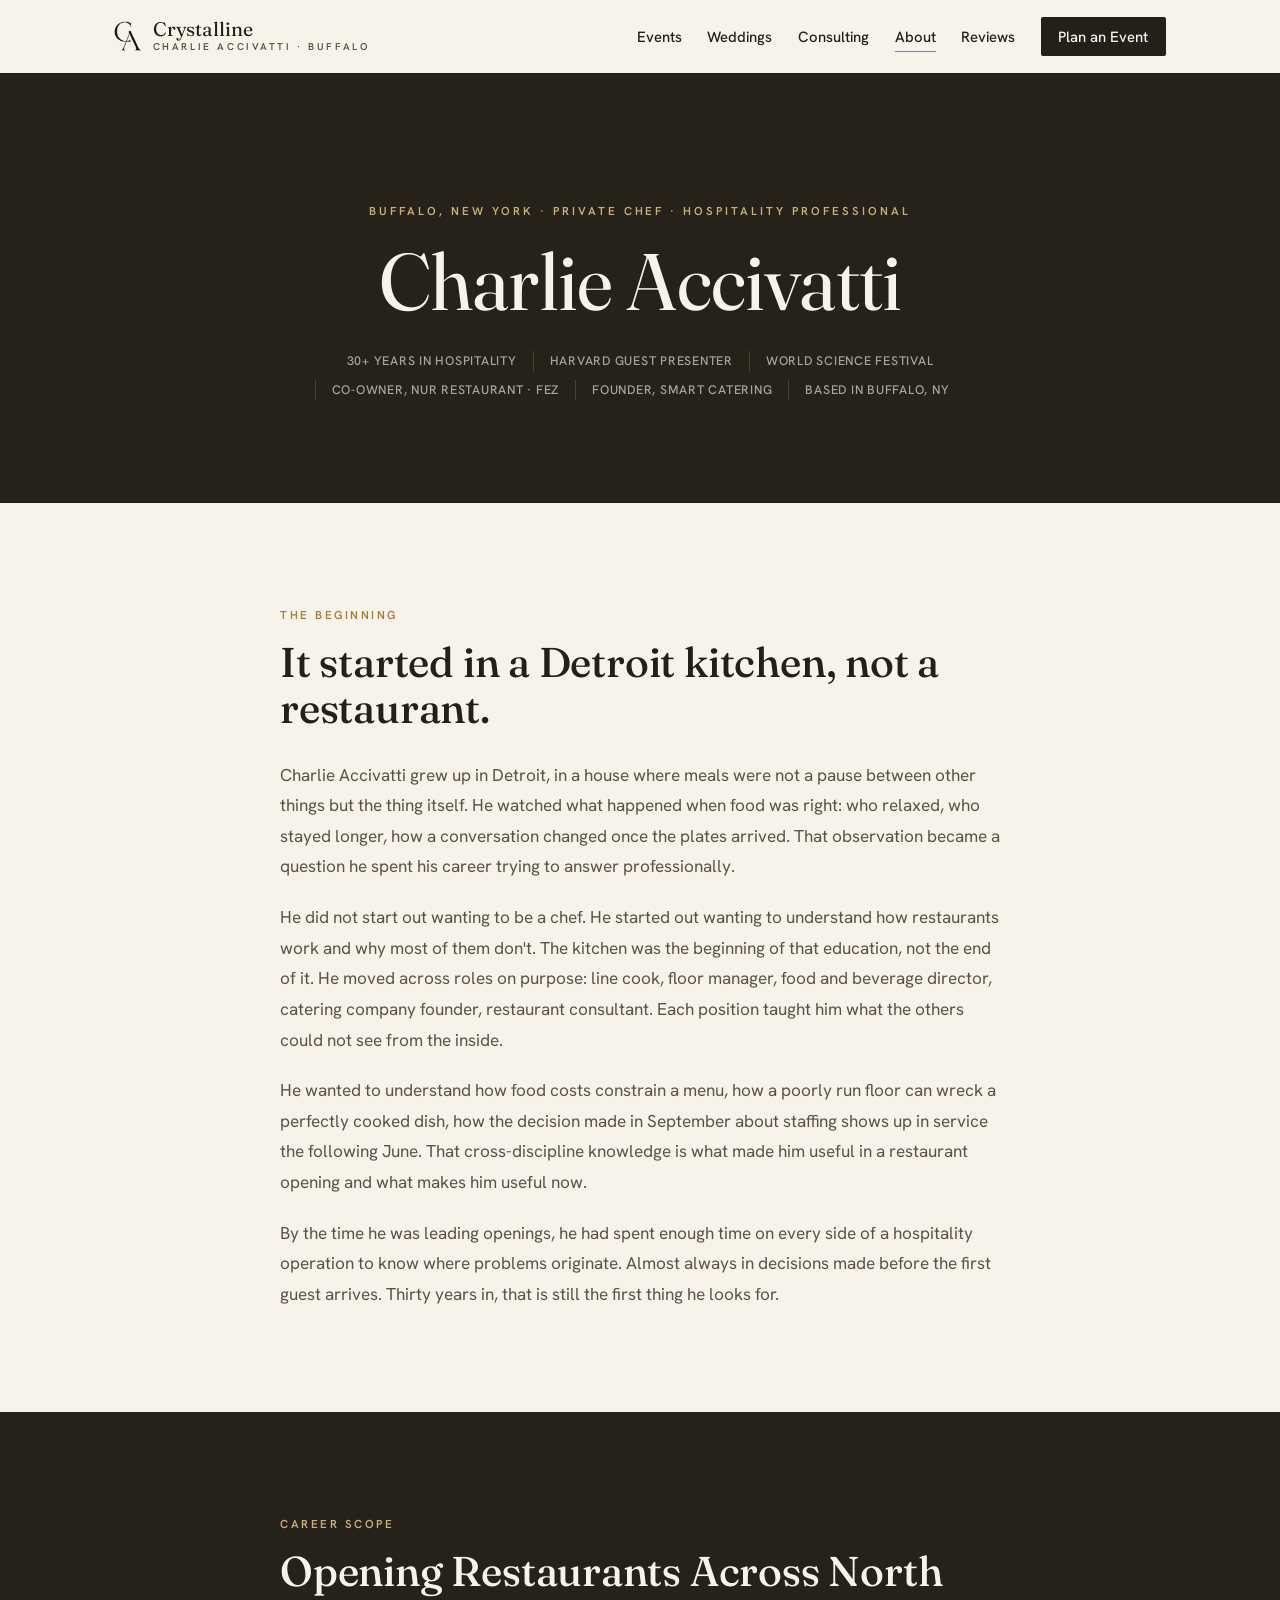
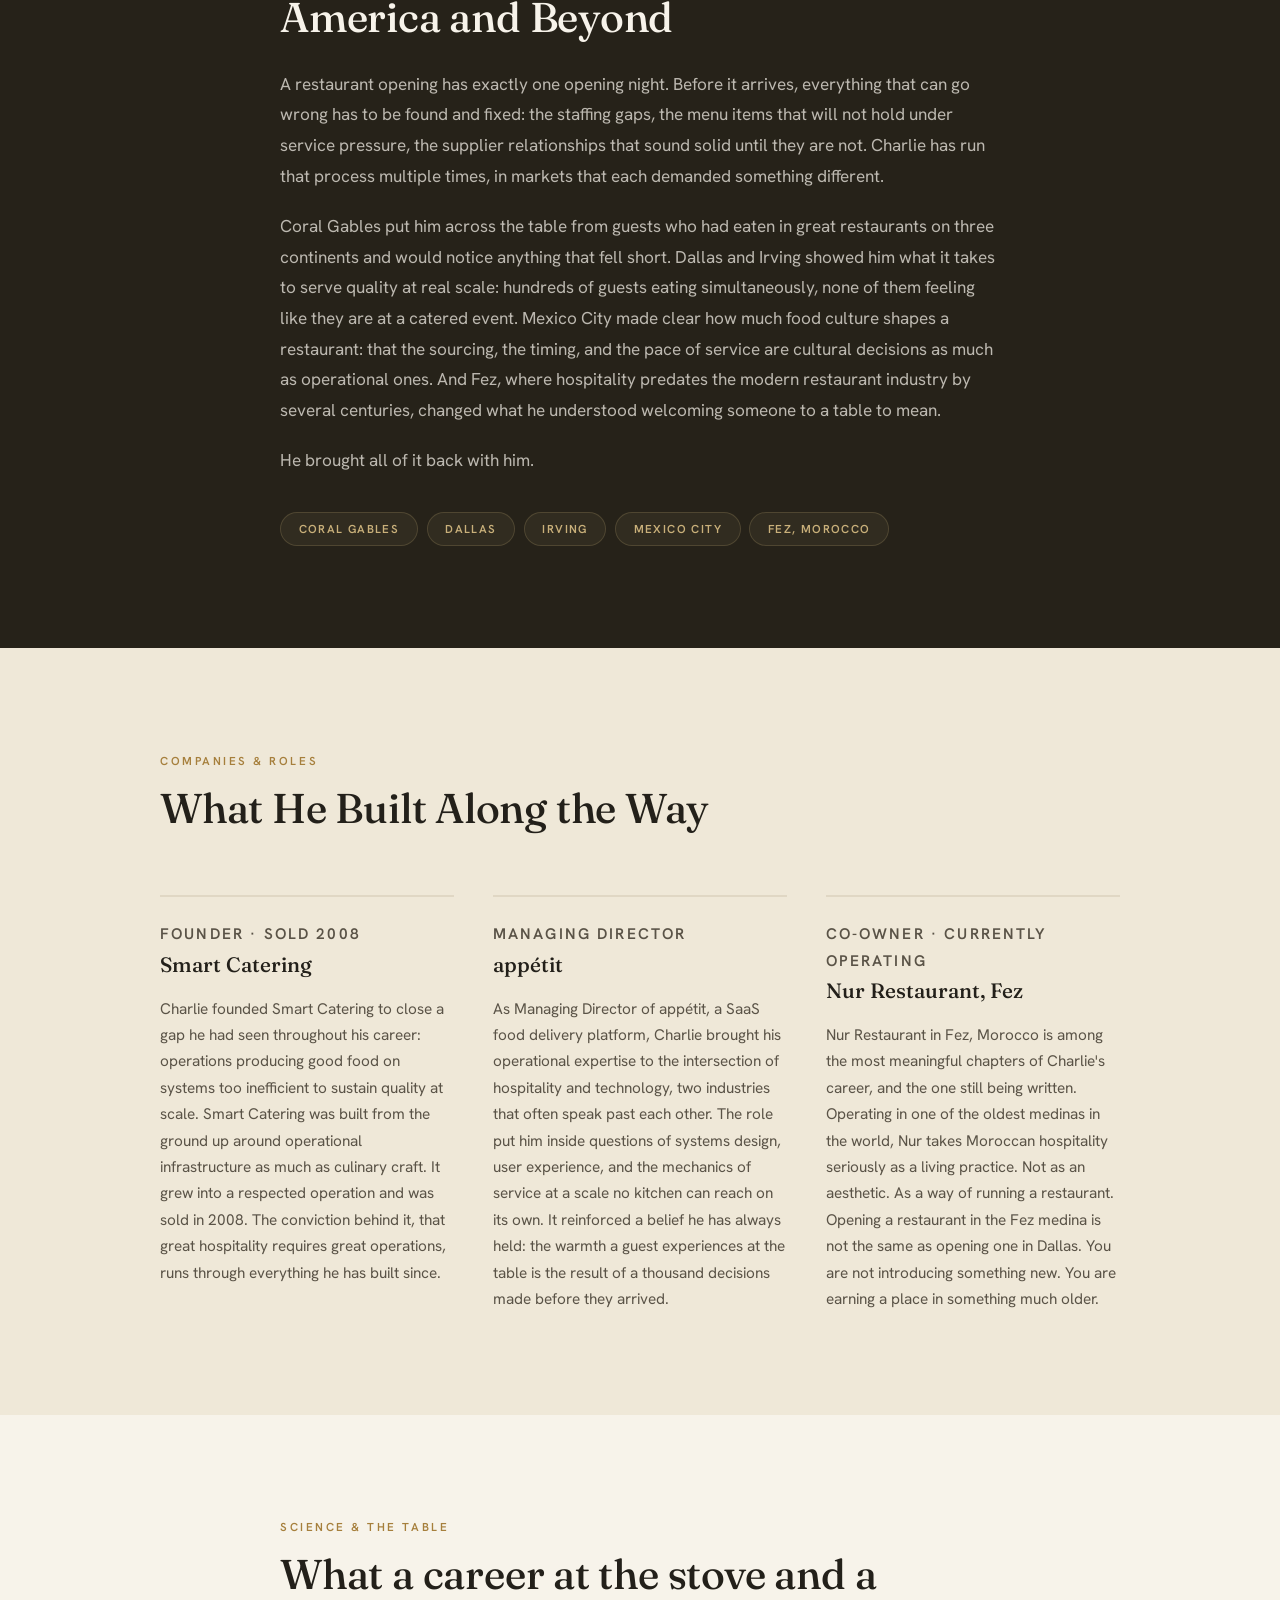
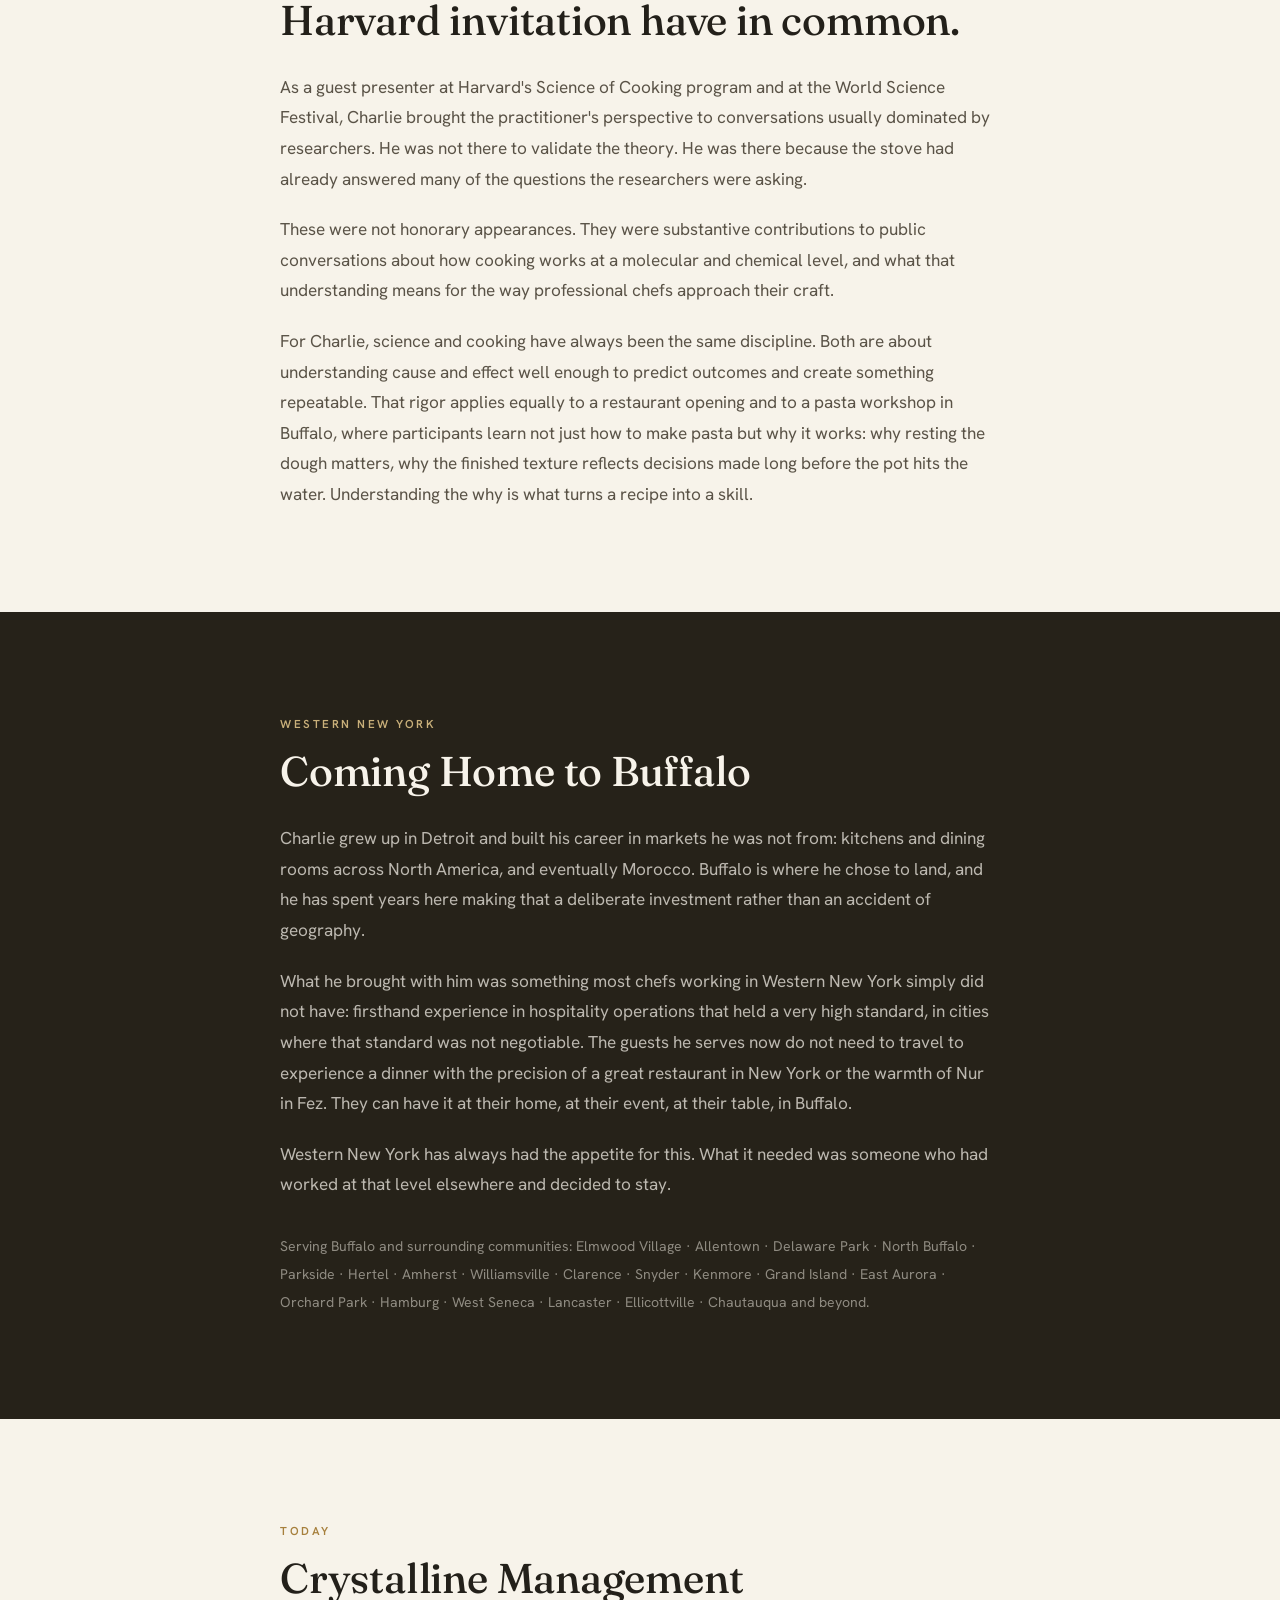
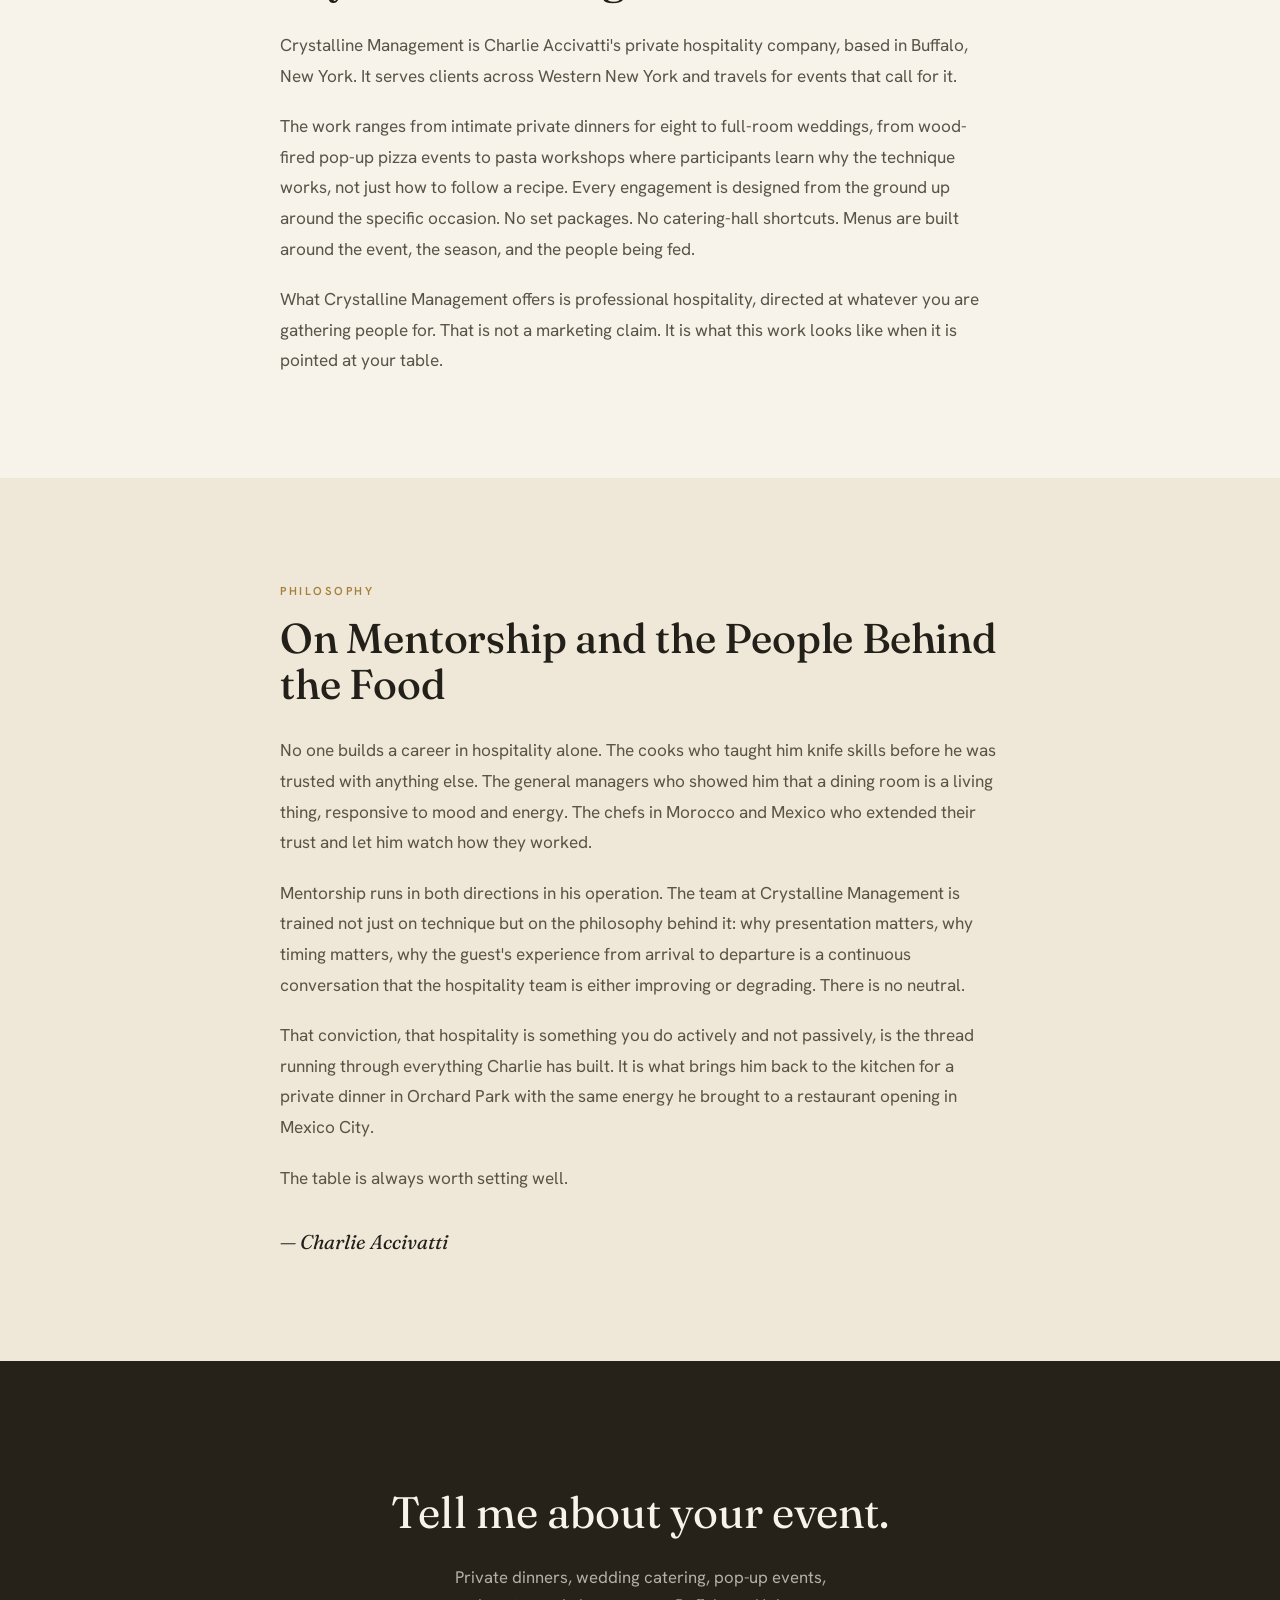
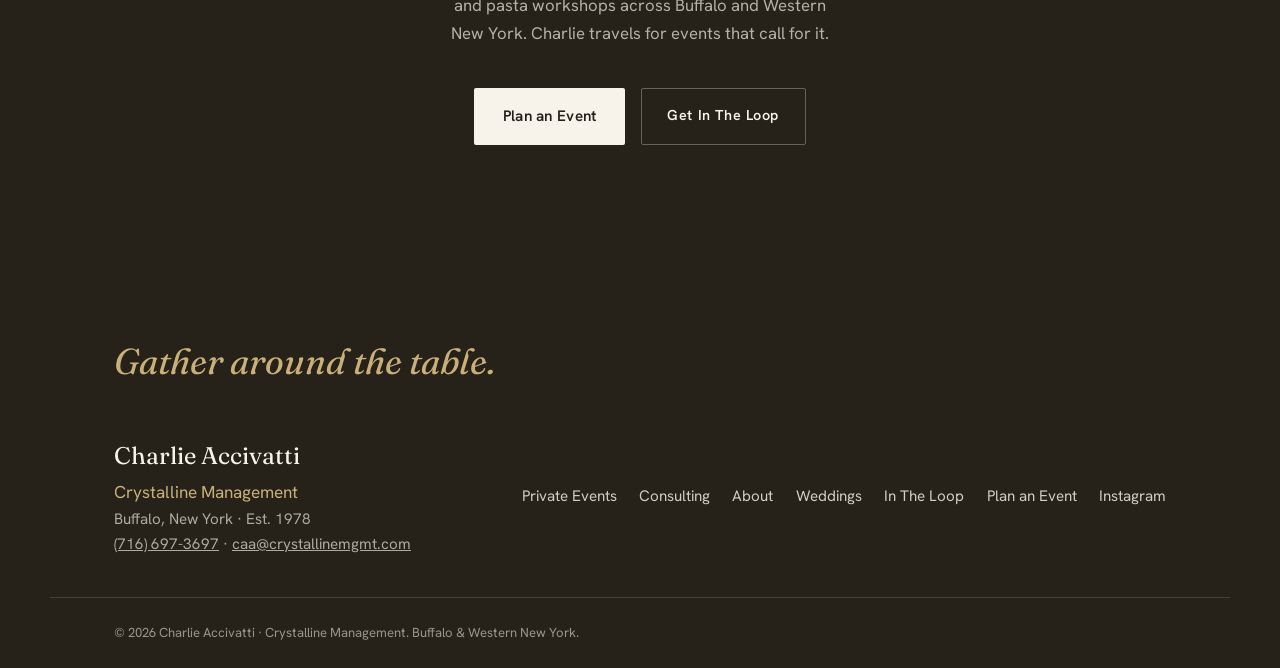
==== commit fd08ce17: "Visual and editorial refresh: two-offer homepage, events page, consulting page, inquiry paths - Home" ====
--- a/about.html
+++ b/about.html
@@ -39,6 +39,7 @@
   <link href="https://fonts.googleapis.com/css2?family=Fraunces:ital,opsz,wght@0,9..144,400;0,9..144,500;0,9..144,600;1,9..144,400;1,9..144,500&family=Hanken+Grotesk:wght@400;500;600;700&display=swap" rel="stylesheet" />
 
   <link rel="stylesheet" href="styles.css" />
+  <link rel="stylesheet" href="refresh.css" />
 
   <!-- ============ Structured Data — Person ============ -->
   <script type="application/ld+json">
@@ -222,23 +223,25 @@
   <!-- ============ HEADER / NAV ============ -->
   <header class="site-header" id="siteHeader">
     <div class="wrap header-inner">
-      <a class="brand" href="/" aria-label="Charlie Accivatti, home">
+      <a class="brand" href="/" aria-label="Crystalline Management, home">
         <span class="brand-mark" aria-hidden="true">
           <img src="images/ca-monogram.png" alt="" />
         </span>
-        <span class="brand-text">Charlie Accivatti<span class="brand-sub">Buffalo · Est. 1978</span></span>
+        <span class="brand-text">Crystalline<span class="brand-sub">Charlie Accivatti · Buffalo</span></span>
       </a>
+
       <nav class="nav" aria-label="Primary">
         <button class="nav-toggle" id="navToggle" aria-expanded="false" aria-controls="navMenu">
           <span class="sr-only">Menu</span>
           <span class="nav-bars" aria-hidden="true"></span>
         </button>
         <ul class="nav-menu" id="navMenu">
+          <li><a href="/events.html">Events</a></li>
+          <li><a href="/weddings.html">Weddings</a></li>
+          <li><a href="/consulting.html">Consulting</a></li>
           <li><a href="/about.html" aria-current="page">About</a></li>
-          <li><a href="/#services">Services</a></li>
-          <li><a href="/weddings.html">Weddings</a></li>
           <li><a href="/#testimonials">Reviews</a></li>
-          <li><a class="nav-cta" data-tally-open="yP7p7X" data-tally-layout="modal" data-tally-width="720" data-tally-overlay="1" href="#">Start Planning</a></li>
+          <li><a class="nav-cta" href="/#plan-an-event" data-inquiry="event" data-cta="Nav: Plan an Event">Plan an Event</a></li>
         </ul>
       </nav>
     </div>
@@ -379,7 +382,7 @@
       <h2 class="ab-cta-title reveal" id="ab-cta-title">Tell me about your event.</h2>
       <p class="reveal">Private dinners, wedding catering, pop-up events, and pasta workshops across Buffalo and Western New York. Charlie travels for events that call for it.</p>
       <div class="ab-cta-btns reveal">
-        <a class="btn btn-light" href="/#contact">Book an Event</a>
+        <a class="btn btn-light" href="/#plan-an-event" data-inquiry="event">Plan an Event</a>
         <a class="ab-btn-outline" href="/#waitlist">Get In The Loop</a>
       </div>
     </section>
@@ -402,11 +405,12 @@
         </p>
       </div>
       <div class="footer-links">
-        <a href="/#services">Services</a>
+        <a href="/events.html">Private Events</a>
+        <a href="/consulting.html">Consulting</a>
         <a href="/about.html">About</a>
         <a href="/weddings.html">Weddings</a>
         <a href="/#waitlist">In The Loop</a>
-        <a href="/#contact">Book an Event</a>
+        <a href="/#plan-an-event" data-inquiry="event">Plan an Event</a>
         <a href="https://www.instagram.com/accivatti" rel="noopener" target="_blank">Instagram</a>
       </div>
     </div>
@@ -416,6 +420,7 @@
   </footer>
 
   <script src="script.js"></script>
+  <script src="inquiry.js"></script>
   <script>
     (function () {
       var d = document, w = "https://tally.so/widgets/embed.js",
--- a/styles.css
+++ b/styles.css
@@ -503,6 +503,8 @@
 .footer-links a:hover { color: var(--gold-soft); }
 .footer-legal { padding-top: 1.5rem; }
 .footer-legal p { font-size: .82rem; color: color-mix(in srgb, var(--paper) 55%, transparent); }
+.footer-legal a { color: color-mix(in srgb, var(--paper) 82%, transparent); text-decoration: none; }
+.footer-legal a:hover { color: var(--gold-soft); }
 
 /* ============================================================
    AUTHORITY STRIP
--- a/refresh.css
+++ b/refresh.css
@@ -0,0 +1,388 @@
+/* ============================================================
+   Crystalline Management — refresh.css (Nov 2026)
+   Loaded after styles.css. Editorial layer: bigger display type,
+   generous space, photo-led sections, inquiry dialogs.
+   ============================================================ */
+
+:root {
+  --ember: #9E4A2A;          /* live-fire accent */
+  --ember-soft: #E3B79C;
+  --measure: 62ch;
+  --section-y: clamp(4.5rem, 10vw, 8rem);
+}
+
+body { font-size: 1.075rem; line-height: 1.65; }
+
+/* ---------- Header / nav ---------- */
+.brand-text { font-size: 1.22rem; letter-spacing: -.005em; }
+.nav-menu { gap: 1.6rem; }
+.nav-menu a { font-size: .93rem; }
+.nav-menu a[aria-current="page"]:not(.nav-cta)::after { width: 100%; }
+@media (max-width: 900px) {
+  .nav-menu { max-height: calc(100svh - 72px); overflow-y: auto; }
+  .nav-menu a.nav-cta { margin-top: 1rem; }
+  .nav-menu .nav-secondary a { color: var(--ink-soft); }
+}
+
+/* ---------- Type ---------- */
+.display {
+  font-family: var(--display); font-weight: 400; font-optical-sizing: auto;
+  letter-spacing: -.022em; line-height: 1.02;
+}
+.display em, .h2 em, .h3 em { font-style: italic; color: var(--gold); }
+.h2 {
+  font-family: var(--display); font-weight: 400; font-optical-sizing: auto;
+  font-size: clamp(2.15rem, 5.4vw, 3.9rem); line-height: 1.04; letter-spacing: -.018em;
+}
+.h3 {
+  font-family: var(--display); font-weight: 400; font-size: clamp(1.45rem, 2.6vw, 1.9rem);
+  line-height: 1.12; letter-spacing: -.01em;
+}
+.kicker {
+  font-family: var(--sans); font-size: .72rem; font-weight: 700; letter-spacing: .2em;
+  text-transform: uppercase; color: var(--gold); margin-bottom: 1.1rem;
+  display: flex; align-items: center; gap: .75rem;
+}
+.kicker::before { content: ""; width: 28px; height: 1px; background: currentColor; opacity: .7; }
+.on-dark .kicker { color: var(--gold-soft); }
+.prose p + p { margin-top: 1.1rem; }
+.prose { max-width: var(--measure); color: var(--ink-soft); }
+.on-dark .prose { color: color-mix(in srgb, var(--paper) 78%, transparent); }
+.lead { font-size: clamp(1.12rem, 2vw, 1.3rem); line-height: 1.55; color: var(--ink-soft); }
+.caption {
+  font-size: .74rem; font-weight: 600; letter-spacing: .12em; text-transform: uppercase;
+  color: var(--ink-soft); margin-top: .8rem;
+}
+.on-dark .caption { color: color-mix(in srgb, var(--paper) 60%, transparent); }
+.text-link {
+  font-weight: 600; text-decoration: none; color: var(--ink);
+  border-bottom: 1px solid var(--gold); padding-bottom: 2px; transition: color .2s ease;
+}
+.text-link:hover { color: var(--gold); }
+.on-dark .text-link { color: var(--paper); border-color: var(--gold-soft); }
+
+/* ---------- Sections ---------- */
+.sec { padding-block: var(--section-y); position: relative; }
+.sec--cream { background: var(--cream); }
+.sec--dark { background: var(--espresso); color: var(--paper); }
+.sec--ember { background: #2A1D16; color: var(--paper); }
+.sec-head { max-width: 46rem; margin-bottom: clamp(2.5rem, 5vw, 4rem); }
+.sec-head .lead { margin-top: 1.25rem; }
+.on-dark .lead { color: color-mix(in srgb, var(--paper) 78%, transparent); }
+
+/* ---------- Buttons ---------- */
+.btn { text-align: center; }
+.btn-gold { background: var(--gold); color: #fff; }
+.btn-gold:hover { background: var(--ink); color: var(--paper); transform: translateY(-2px); }
+.btn-outline-light { background: transparent; color: var(--paper); border-color: color-mix(in srgb, var(--paper) 55%, transparent); }
+.btn-outline-light:hover { background: var(--paper); color: var(--ink); transform: translateY(-2px); }
+.btn-row { display: flex; flex-wrap: wrap; gap: .75rem; }
+
+/* ============================================================
+   HOME HERO (photo-led, both offers on first screen)
+   ============================================================ */
+.hx { display: grid; grid-template-columns: minmax(0, 1fr) minmax(0, 1.12fr); min-height: calc(100svh - 72px); max-height: 940px; }
+.hx-copy {
+  display: flex; flex-direction: column; justify-content: center;
+  padding: clamp(2.5rem, 6vw, 5rem) clamp(1.5rem, 5vw, 4.5rem);
+  padding-left: max(var(--gutter), calc((100vw - var(--wrap)) / 2 + var(--gutter)));
+}
+.hx-eyebrow { font-size: .72rem; font-weight: 700; letter-spacing: .2em; text-transform: uppercase; color: var(--gold); margin-bottom: 1.4rem; }
+.hx-title { font-size: clamp(2.7rem, 5vw, 4.6rem); margin-bottom: 1.5rem; }
+.hx-sub { font-size: clamp(1.05rem, 1.6vw, 1.22rem); color: var(--ink-soft); max-width: 34rem; margin-bottom: 2.2rem; }
+.hx-actions { display: flex; flex-wrap: wrap; gap: .75rem; }
+.hx-note { margin-top: 1.75rem; font-size: .85rem; color: var(--ink-soft); }
+.hx-note strong { color: var(--ink); font-weight: 600; }
+.hx-figure { position: relative; margin: 0; overflow: hidden; background: #1d1a15; }
+.hx-figure img { position: absolute; inset: 0; width: 100%; height: 100%; object-fit: cover; object-position: 58% 50%; }
+.hx-figure figcaption {
+  position: absolute; left: 1.25rem; bottom: 1.1rem; right: 1.25rem;
+  color: #fff; font-size: .72rem; font-weight: 600; letter-spacing: .14em; text-transform: uppercase;
+  text-shadow: 0 1px 8px rgba(0,0,0,.6);
+}
+.hx-figure::after { content: ""; position: absolute; inset: auto 0 0 0; height: 30%; background: linear-gradient(transparent, rgba(0,0,0,.45)); pointer-events: none; }
+
+@media (max-width: 900px) {
+  .hx { grid-template-columns: 1fr; min-height: 0; max-height: none; }
+  .hx-figure { order: -1; aspect-ratio: 5 / 4; max-height: 44svh; width: 100%; }
+  .hx-figure img { object-position: 62% 45%; }
+  .hx-copy { padding: 1.6rem var(--gutter) 2.6rem; }
+  .hx-eyebrow { margin-bottom: .9rem; }
+  .hx-title { font-size: clamp(2.35rem, 10.5vw, 3.4rem); margin-bottom: 1rem; }
+  .hx-sub { margin-bottom: 1.5rem; font-size: 1.02rem; }
+  .hx-actions .btn { flex: 1 1 0; padding: .95rem .5rem; min-width: 0; white-space: nowrap; font-size: .92rem; }
+  .hx-title { max-width: none; }
+}
+@media (max-width: 420px) { .hx-actions .btn { width: auto; } }
+
+/* ---------- Two paths ---------- */
+.paths { display: grid; grid-template-columns: 1fr 1fr; gap: clamp(1rem, 3vw, 2rem); }
+.path {
+  display: flex; flex-direction: column; gap: 1rem; padding: clamp(1.75rem, 4vw, 2.75rem);
+  background: var(--paper); border: 1px solid var(--line); position: relative;
+}
+.path--dark { background: var(--espresso); color: var(--paper); border-color: var(--espresso); }
+.path-tag { font-size: .7rem; font-weight: 700; letter-spacing: .2em; text-transform: uppercase; color: var(--gold); }
+.path--dark .path-tag { color: var(--gold-soft); }
+.path p { color: var(--ink-soft); max-width: 46ch; }
+.path--dark p { color: color-mix(in srgb, var(--paper) 75%, transparent); }
+.path .btn-row { margin-top: auto; padding-top: .75rem; align-items: center; gap: 1.25rem; }
+@media (max-width: 760px) { .paths { grid-template-columns: 1fr; } }
+
+/* ============================================================
+   FEATURED WEDDING
+   ============================================================ */
+.fw-grid { display: grid; grid-template-columns: 1.25fr 1fr; gap: clamp(2rem, 5vw, 4.5rem); align-items: start; }
+.fw-photos { display: grid; grid-template-columns: 1.4fr 1fr; grid-template-rows: auto auto; gap: .75rem; }
+.fw-photos figure { margin: 0; overflow: hidden; background: var(--cream); }
+.fw-photos img { width: 100%; height: 100%; object-fit: cover; }
+.fw-photos .fw-a { grid-row: 1 / span 2; aspect-ratio: 4 / 5; }
+.fw-photos .fw-a img { object-position: 45% 50%; }
+.fw-photos .fw-b, .fw-photos .fw-c { aspect-ratio: 1 / 1; }
+.fw-photos .fw-c img { object-position: 50% 35%; }
+.fw-wide { grid-column: 1 / -1; aspect-ratio: 21 / 7; }
+.fw-wide img { object-position: 50% 60%; }
+.fw-facts { display: grid; grid-template-columns: repeat(2, 1fr); gap: 1px; background: var(--line); border: 1px solid var(--line); margin: 1.75rem 0; }
+.fw-facts div { background: var(--paper); padding: 1rem 1.1rem; }
+.sec--cream .fw-facts div { background: var(--cream); }
+.fw-num { font-family: var(--display); font-size: 1.9rem; line-height: 1; }
+.fw-lbl { font-size: .74rem; font-weight: 600; letter-spacing: .08em; text-transform: uppercase; color: var(--ink-soft); margin-top: .35rem; }
+.plate-title { font-family: var(--display); font-size: 1.35rem; margin: 2rem 0 .9rem; }
+.plate-list { display: grid; gap: .1rem; }
+.plate-list li { position: relative; padding: .75rem 0 .75rem 2rem; border-top: 1px solid var(--line); color: var(--ink-soft); }
+.plate-list li::before {
+  content: ""; position: absolute; left: .2rem; top: 1.25rem; width: 12px; height: 7px;
+  border-left: 1.5px solid var(--gold); border-bottom: 1.5px solid var(--gold); transform: rotate(-45deg);
+}
+.fw-quote { margin-top: 2.25rem; padding: 1.75rem 0 0; border-top: 2px solid var(--ink); }
+.fw-quote blockquote { font-family: var(--display); font-style: italic; font-size: clamp(1.25rem, 2.2vw, 1.55rem); line-height: 1.4; }
+.fw-quote figcaption { margin-top: .9rem; font-size: .76rem; font-weight: 700; letter-spacing: .14em; text-transform: uppercase; color: var(--gold); }
+.stars { color: var(--gold); letter-spacing: .15em; font-size: .9rem; margin-bottom: .6rem; }
+@media (max-width: 900px) {
+  .fw-grid { grid-template-columns: 1fr; }
+  .fw-wide { aspect-ratio: 16 / 8; }
+}
+
+/* ============================================================
+   EVENT FORMATS
+   ============================================================ */
+.formats { display: grid; grid-template-columns: repeat(3, 1fr); gap: clamp(1.25rem, 3vw, 2rem); }
+.format { display: flex; flex-direction: column; text-decoration: none; color: inherit; }
+.format figure { margin: 0 0 1.25rem; aspect-ratio: 4 / 5; overflow: hidden; background: var(--cream); }
+.format img { width: 100%; height: 100%; object-fit: cover; transition: transform .8s ease; }
+.format:hover img { transform: scale(1.03); }
+.format .path-tag { margin-bottom: .5rem; }
+.format p { color: var(--ink-soft); margin-top: .65rem; }
+.format .more { margin-top: 1rem; font-weight: 600; font-size: .95rem; }
+.format .more span { border-bottom: 1px solid var(--gold); padding-bottom: 2px; }
+@media (max-width: 900px) {
+  .formats { grid-template-columns: 1fr; gap: 2.75rem; }
+  .format figure { aspect-ratio: 3 / 2; }
+}
+
+/* ============================================================
+   LIVE-FIRE PIZZA + PERSONAL NOTE
+   ============================================================ */
+.pz-grid { display: grid; grid-template-columns: 1fr 1fr; gap: clamp(2rem, 5vw, 4.5rem); align-items: center; }
+.pz-photos { display: grid; grid-template-columns: 1fr 1fr; gap: .75rem; }
+.pz-photos figure { margin: 0; overflow: hidden; }
+.pz-photos img { width: 100%; height: 100%; object-fit: cover; }
+.pz-photos .pz-a { grid-column: 1 / -1; aspect-ratio: 3 / 2; }
+.pz-photos .pz-b, .pz-photos .pz-c { aspect-ratio: 4 / 5; }
+.pz-photos .pz-b img { object-position: 50% 20%; }
+.pz-copy .h2 em { color: var(--ember-soft); }
+.pz-copy .kicker { color: var(--ember-soft); }
+.pz-facts { display: flex; flex-wrap: wrap; gap: .5rem; margin: 1.6rem 0 2rem; }
+.pz-facts span {
+  font-size: .78rem; font-weight: 600; letter-spacing: .04em; padding: .45rem .8rem;
+  border: 1px solid color-mix(in srgb, var(--paper) 25%, transparent); color: color-mix(in srgb, var(--paper) 85%, transparent);
+}
+.note-wrap { margin-top: clamp(3rem, 6vw, 4.5rem); display: flex; justify-content: center; }
+.note {
+  position: relative; max-width: 34rem; width: 100%;
+  background: #FBF7EE; color: var(--ink); padding: clamp(1.75rem, 4vw, 2.5rem) clamp(1.5rem, 4vw, 2.75rem);
+  box-shadow: 0 24px 50px -28px rgba(0,0,0,.7); transform: rotate(-.6deg);
+  border-top: 3px solid var(--ember);
+}
+.note::before {
+  content: "A note from Charlie"; display: block; font-size: .66rem; font-weight: 700; letter-spacing: .22em;
+  text-transform: uppercase; color: var(--ember); margin-bottom: 1rem;
+}
+.note-head { font-family: var(--display); font-style: italic; font-size: clamp(1.4rem, 3vw, 1.75rem); line-height: 1.25; }
+.note p { margin-top: .9rem; line-height: 1.7; color: #3d372d; }
+.note .note-sign { font-family: var(--display); font-style: italic; font-size: 1.35rem; color: var(--ink); margin-top: 1.1rem; }
+@media (max-width: 900px) { .pz-grid { grid-template-columns: 1fr; } .note { transform: none; } }
+
+/* ============================================================
+   CONSULTING
+   ============================================================ */
+.cx-band { display: grid; grid-template-columns: 1fr 1fr; gap: clamp(2rem, 6vw, 5rem); align-items: start; }
+.cx-teaser { border-left: 2px solid var(--gold); padding-left: clamp(1.25rem, 3vw, 2rem); }
+.cx-teaser h3 { font-family: var(--display); font-weight: 400; font-size: 1.5rem; line-height: 1.2; margin-bottom: .8rem; }
+.cx-teaser p { color: color-mix(in srgb, var(--paper) 75%, transparent); }
+@media (max-width: 900px) { .cx-band { grid-template-columns: 1fr; } }
+
+.cs-hero-x { padding-block: clamp(3.5rem, 9vw, 7rem) clamp(2.5rem, 6vw, 4rem); }
+.cs-hero-x .display { font-size: clamp(2.6rem, 7vw, 5.4rem); max-width: 16ch; }
+.cs-hero-x .lead { max-width: 40rem; margin-top: 1.5rem; }
+.cs-hero-x .btn-row { margin-top: 2rem; }
+.cs-hero-fig { margin: 0; aspect-ratio: 21 / 8; overflow: hidden; background: #1d1a15; }
+.cs-hero-fig img { width: 100%; height: 100%; object-fit: cover; object-position: 50% 62%; }
+@media (max-width: 760px) { .cs-hero-fig { aspect-ratio: 4 / 3; } }
+
+.case {
+  display: grid; grid-template-columns: 15rem minmax(0, 1fr); gap: clamp(1.5rem, 5vw, 4.5rem);
+  border-top: 2px solid var(--paper); padding-top: clamp(1.75rem, 4vw, 2.5rem);
+}
+.case-meta dt { font-size: .68rem; font-weight: 700; letter-spacing: .2em; text-transform: uppercase; color: var(--gold-soft); }
+.case-meta dd { margin: .3rem 0 1.25rem; color: color-mix(in srgb, var(--paper) 82%, transparent); font-size: .95rem; }
+.case h2 { font-family: var(--display); font-weight: 400; font-size: clamp(2rem, 4.6vw, 3.3rem); line-height: 1.06; letter-spacing: -.015em; margin-bottom: 1.5rem; }
+.case-body p { font-size: clamp(1.06rem, 1.7vw, 1.18rem); line-height: 1.7; color: color-mix(in srgb, var(--paper) 86%, transparent); max-width: 60ch; }
+.case-body p + p { margin-top: 1.1rem; }
+.case-dna { margin-top: clamp(2.5rem, 5vw, 3.5rem); padding-top: clamp(2rem, 4vw, 2.75rem); border-top: 1px solid color-mix(in srgb, var(--paper) 18%, transparent); }
+.case-dna h3 { font-family: var(--display); font-weight: 400; font-size: clamp(1.6rem, 3.2vw, 2.2rem); margin-bottom: 1rem; }
+.phrases { display: flex; flex-wrap: wrap; gap: .75rem; margin: 1.5rem 0 0; }
+.phrases span {
+  font-family: var(--display); font-style: italic; font-size: clamp(1.2rem, 2.4vw, 1.5rem);
+  padding: .55rem 1.1rem; border: 1px solid var(--gold-soft); color: var(--paper);
+}
+@media (max-width: 760px) {
+  .case { grid-template-columns: 1fr; }
+  .case-meta { display: grid; grid-template-columns: auto 1fr; gap: .55rem 1.25rem; align-items: baseline; }
+  .case-meta dd { margin: 0; }
+}
+
+.areas { display: grid; grid-template-columns: repeat(3, 1fr); gap: 0; border-top: 1px solid var(--ink); }
+.area { padding: clamp(1.5rem, 3vw, 2.25rem) clamp(1.25rem, 2.5vw, 2rem) clamp(1.5rem, 3vw, 2.25rem) 0; display: flex; flex-direction: column; gap: .9rem; }
+.area + .area { border-left: 1px solid var(--line); padding-left: clamp(1.25rem, 2.5vw, 2rem); }
+.area-num { font-family: var(--display); font-style: italic; color: var(--gold); font-size: 1.1rem; }
+.area p { color: var(--ink-soft); }
+.area ul { display: grid; gap: .35rem; margin-top: .25rem; }
+.area li { font-size: .95rem; color: var(--ink-soft); padding-left: 1rem; position: relative; }
+.area li::before { content: ""; position: absolute; left: 0; top: .7em; width: 5px; height: 5px; background: var(--gold-soft); border-radius: 50%; }
+.area .btn-row { margin-top: auto; padding-top: .5rem; }
+@media (max-width: 900px) {
+  .areas { grid-template-columns: 1fr; }
+  .area + .area { border-left: 0; border-top: 1px solid var(--line); padding-left: 0; }
+}
+
+.creds { display: grid; grid-template-columns: repeat(4, 1fr); gap: 1px; background: var(--line); border: 1px solid var(--line); }
+.creds div { background: var(--paper); padding: 1.25rem; }
+.creds p:first-child { font-size: .68rem; font-weight: 700; letter-spacing: .18em; text-transform: uppercase; color: var(--gold); }
+.creds p:last-child { font-family: var(--display); font-size: 1.12rem; line-height: 1.3; margin-top: .4rem; }
+@media (max-width: 900px) { .creds { grid-template-columns: 1fr 1fr; } }
+
+/* ============================================================
+   ABOUT (short)
+   ============================================================ */
+.ab2 { display: grid; grid-template-columns: .9fr 1.1fr; gap: clamp(2rem, 6vw, 5rem); align-items: center; }
+.ab2 figure { margin: 0; aspect-ratio: 4 / 5; overflow: hidden; }
+.ab2 img { width: 100%; height: 100%; object-fit: cover; object-position: 50% 25%; }
+.sig { font-family: var(--display); font-style: italic; font-size: 1.4rem; margin-top: 1.5rem; }
+@media (max-width: 900px) { .ab2 { grid-template-columns: 1fr; } .ab2 figure { aspect-ratio: 4 / 3; } }
+
+/* ============================================================
+   INQUIRY BLOCK + DIALOGS
+   ============================================================ */
+.inq { display: grid; grid-template-columns: 1fr 1fr; gap: clamp(1rem, 3vw, 1.5rem); }
+.inq-card { background: var(--paper); border: 1px solid var(--line); padding: clamp(1.5rem, 4vw, 2.5rem); display: flex; flex-direction: column; gap: 1rem; }
+.inq-card h3 { font-family: var(--display); font-weight: 400; font-size: clamp(1.6rem, 3vw, 2.1rem); line-height: 1.1; }
+.inq-card > p { color: var(--ink-soft); }
+.chips { display: flex; flex-wrap: wrap; gap: .5rem; }
+.chip {
+  font: inherit; font-size: .92rem; font-weight: 500; cursor: pointer;
+  padding: .7rem 1rem; border: 1px solid var(--ink); background: transparent; color: var(--ink);
+  border-radius: 999px; transition: background-color .2s ease, color .2s ease;
+  min-height: 44px;
+}
+.chip:hover, .chip:focus-visible { background: var(--ink); color: var(--paper); }
+.inq-meta { font-size: .88rem; color: var(--ink-soft); margin-top: auto; padding-top: .5rem; }
+.inq-meta a { color: var(--ink); }
+@media (max-width: 760px) { .inq { grid-template-columns: 1fr; } }
+
+.cm-dialog {
+  margin: auto; position: fixed; inset: 0;
+  border: 0; padding: 0; width: min(560px, calc(100vw - 1.5rem)); max-height: calc(100svh - 1.5rem);
+  background: var(--paper); color: var(--ink); box-shadow: 0 40px 80px -30px rgba(0,0,0,.6);
+}
+.cm-dialog::backdrop { background: rgba(28, 24, 18, .62); backdrop-filter: blur(2px); }
+.cm-dialog-inner { padding: clamp(1.5rem, 5vw, 2.5rem); overflow-y: auto; max-height: calc(100svh - 1.5rem); }
+.cm-close {
+  position: absolute; top: .6rem; right: .6rem; width: 44px; height: 44px; border: 0; background: transparent;
+  font-size: 1.6rem; line-height: 1; cursor: pointer; color: var(--ink);
+}
+.cm-dialog h2 { font-family: var(--display); font-weight: 400; font-size: clamp(1.7rem, 5vw, 2.2rem); line-height: 1.1; margin: .25rem 2.5rem .6rem 0; }
+.cm-dialog .sub { color: var(--ink-soft); margin-bottom: 1.4rem; }
+.cm-dialog .chips { flex-direction: column; }
+.cm-dialog .chip { text-align: left; border-radius: 2px; border-color: var(--line); background: #fff; padding: .95rem 1.1rem; display: flex; justify-content: space-between; align-items: center; gap: 1rem; }
+.cm-dialog .chip::after { content: "\203A"; font-size: 1.3rem; color: var(--gold); }
+.cm-dialog .chip:hover { background: var(--ink); color: var(--paper); border-color: var(--ink); }
+.cm-field { display: flex; flex-direction: column; gap: .4rem; margin-bottom: 1rem; }
+.cm-field label { font-size: .82rem; font-weight: 600; letter-spacing: .02em; }
+.cm-field label .opt { font-weight: 400; color: var(--ink-soft); }
+.cm-field input, .cm-field select, .cm-field textarea {
+  font: inherit; font-size: 1rem; padding: .8rem .9rem; border: 1px solid #cfc4ad; background: #fff; color: var(--ink);
+  border-radius: 2px; width: 100%;
+}
+.cm-field textarea { min-height: 6.5rem; resize: vertical; }
+.cm-field input:focus, .cm-field select:focus, .cm-field textarea:focus { outline: 2px solid var(--gold); outline-offset: 0; border-color: var(--gold); }
+.cm-row { display: grid; grid-template-columns: 1fr 1fr; gap: 0 .9rem; }
+@media (max-width: 520px) { .cm-row { grid-template-columns: 1fr; } }
+.cm-pill { display: inline-flex; align-items: center; gap: .5rem; font-size: .82rem; font-weight: 600; background: var(--cream); padding: .4rem .75rem; margin-bottom: 1rem; }
+.cm-pill button { border: 0; background: none; color: var(--gold); font: inherit; font-weight: 600; cursor: pointer; text-decoration: underline; padding: 0; }
+.cm-done { text-align: left; }
+.cm-done .tick { width: 52px; height: 52px; border-radius: 50%; background: var(--ink); display: grid; place-items: center; margin-bottom: 1.1rem; }
+.cm-done .tick::after { content: ""; width: 18px; height: 10px; border-left: 2px solid var(--paper); border-bottom: 2px solid var(--paper); transform: translateY(-2px) rotate(-45deg); }
+.cm-done p { color: var(--ink-soft); }
+.cm-done p + p { margin-top: .8rem; }
+.cm-error { color: #8a2d1c; font-size: .9rem; margin-top: .5rem; }
+
+/* ---------- Reviews refresh ---------- */
+.tm { padding-block: var(--section-y); }
+
+/* ---------- Events page hero ---------- */
+.ev-hero { position: relative; min-height: min(78svh, 760px); display: flex; align-items: flex-end; color: #fff; overflow: hidden; background: #1d1a15; }
+.ev-hero img { position: absolute; inset: 0; width: 100%; height: 100%; object-fit: cover; object-position: 50% 45%; }
+.ev-hero::after { content: ""; position: absolute; inset: 0; background: linear-gradient(180deg, rgba(0,0,0,.05) 35%, rgba(0,0,0,.72)); }
+.ev-hero .wrap { position: relative; z-index: 1; padding-block: clamp(2rem, 6vw, 4.5rem); }
+.ev-hero .hx-eyebrow { color: var(--gold-soft); }
+.ev-hero .display { font-size: clamp(2.5rem, 7vw, 5.4rem); max-width: 14ch; }
+.ev-hero .lead { color: rgba(255,255,255,.86); max-width: 38rem; margin: 1.2rem 0 1.8rem; }
+@media (max-width: 760px) {
+  .ev-hero { min-height: 82svh; }
+  .ev-hero img { object-position: 70% 40%; }
+}
+.jump { display: flex; flex-wrap: wrap; gap: .5rem 1.5rem; padding-block: 1.1rem; border-bottom: 1px solid var(--line); }
+.jump a { font-size: .9rem; font-weight: 600; text-decoration: none; color: var(--ink-soft); }
+.jump a:hover { color: var(--gold); }
+
+.split { display: grid; grid-template-columns: 1fr 1fr; gap: clamp(2rem, 6vw, 5rem); align-items: center; }
+.split--rev > :first-child { order: 2; }
+.split figure { margin: 0; overflow: hidden; aspect-ratio: 4 / 3; background: var(--cream); }
+.split figure img { width: 100%; height: 100%; object-fit: cover; }
+@media (max-width: 900px) { .split { grid-template-columns: 1fr; } .split--rev > :first-child { order: 0; } }
+
+.steps { list-style: none; padding: 0; display: grid; grid-template-columns: repeat(3, 1fr); gap: clamp(1.25rem, 3vw, 2.5rem); counter-reset: s; }
+.steps li { counter-increment: s; border-top: 1px solid currentColor; padding-top: 1.25rem; }
+.steps li::before { content: counter(s, decimal-leading-zero); font-family: var(--display); font-style: italic; color: var(--gold); font-size: 1.2rem; display: block; margin-bottom: .6rem; }
+.steps h3 { font-family: var(--display); font-weight: 400; font-size: 1.35rem; margin-bottom: .5rem; }
+.steps p { color: var(--ink-soft); }
+.on-dark .steps p { color: color-mix(in srgb, var(--paper) 72%, transparent); }
+@media (max-width: 760px) { .steps { grid-template-columns: 1fr; } }
+
+/* Utility */
+.mt-1 { margin-top: 1rem; } .mt-2 { margin-top: 2rem; }
+.center { text-align: center; }
+
+/* Reviews: swipeable row on phones instead of a ten-card stack */
+@media (max-width: 760px) {
+  .tm-grid {
+    display: flex !important; overflow-x: auto; scroll-snap-type: x mandatory; gap: .9rem;
+    padding: 0 var(--gutter) 1rem; margin-inline: calc(-1 * var(--gutter));
+    -webkit-overflow-scrolling: touch; scrollbar-width: none;
+  }
+  .tm-grid::-webkit-scrollbar { display: none; }
+  .tm-grid > .tm-card { flex: 0 0 84%; scroll-snap-align: center; }
+  .tm-swipe { display: block !important; }
+}
+.tm-swipe { display: none; text-align: center; font-size: .78rem; letter-spacing: .1em; text-transform: uppercase; color: color-mix(in srgb, var(--paper) 55%, transparent); margin-top: .25rem; }
